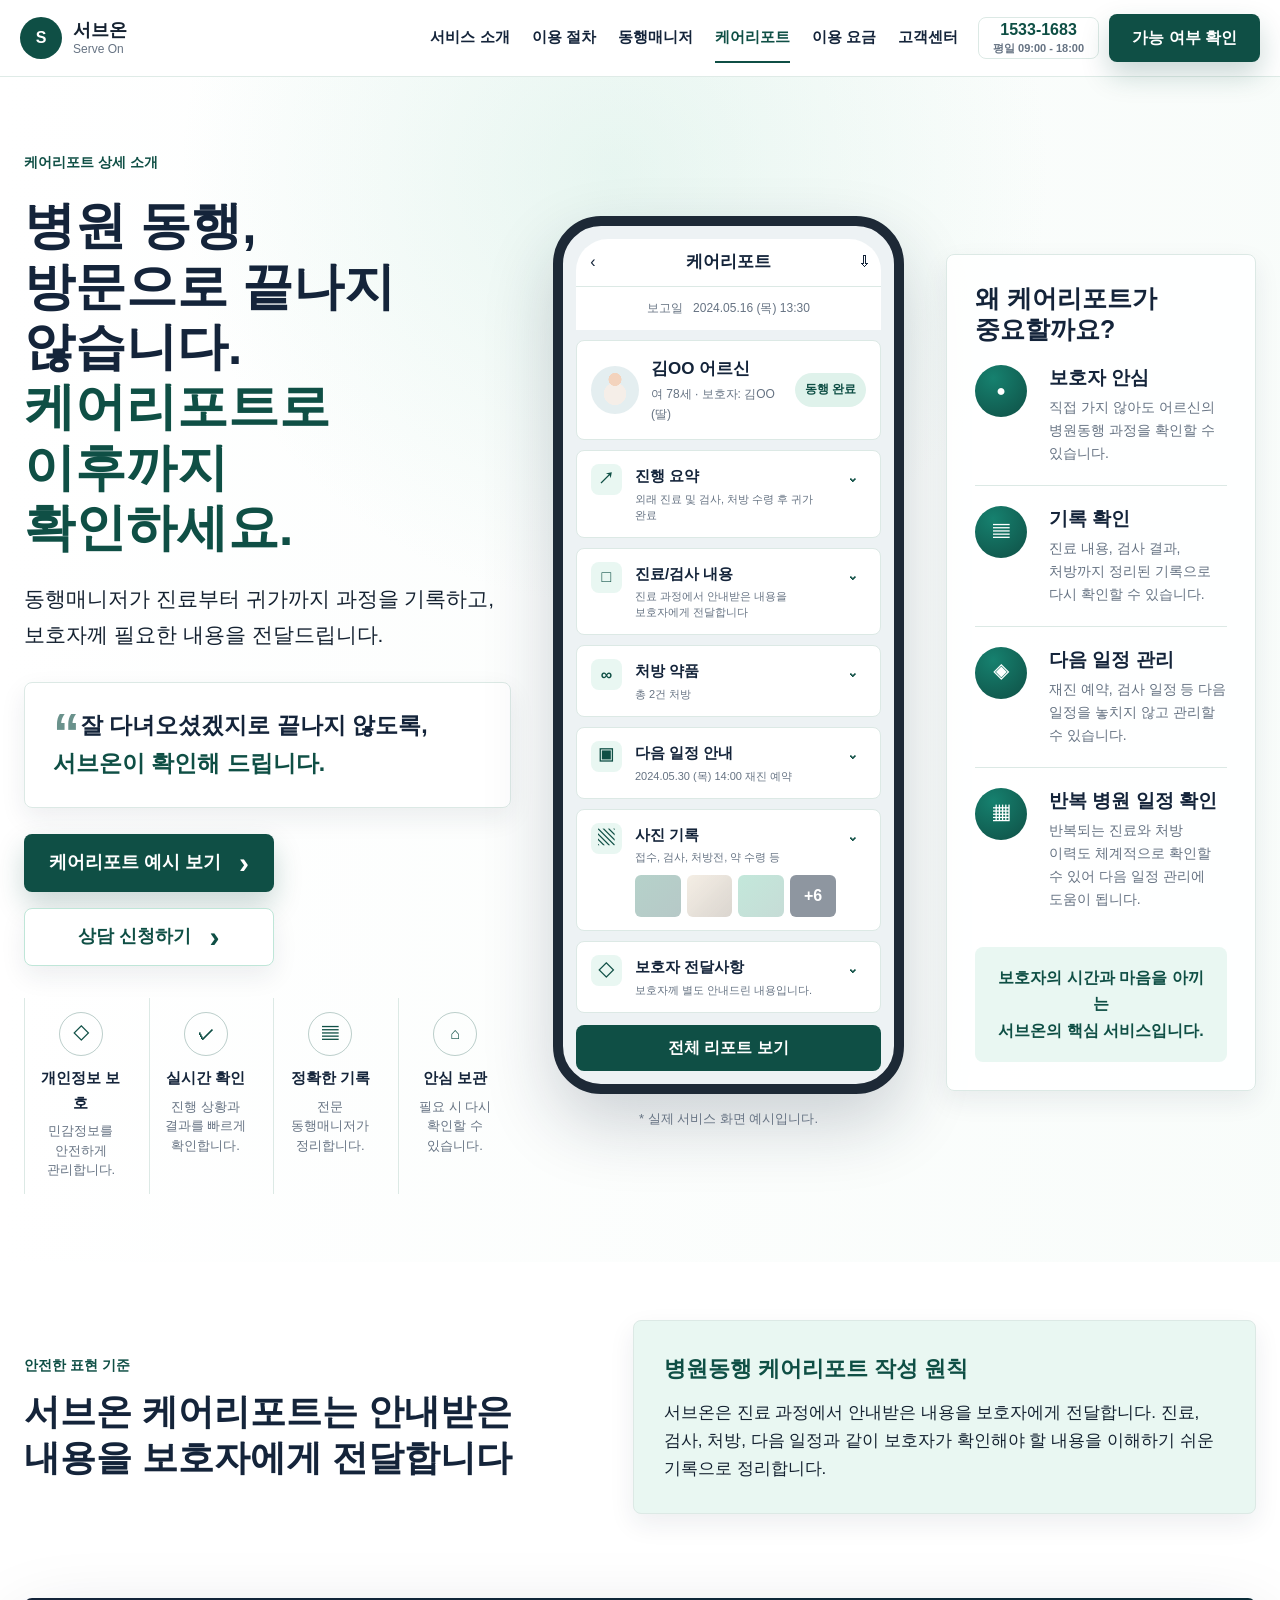
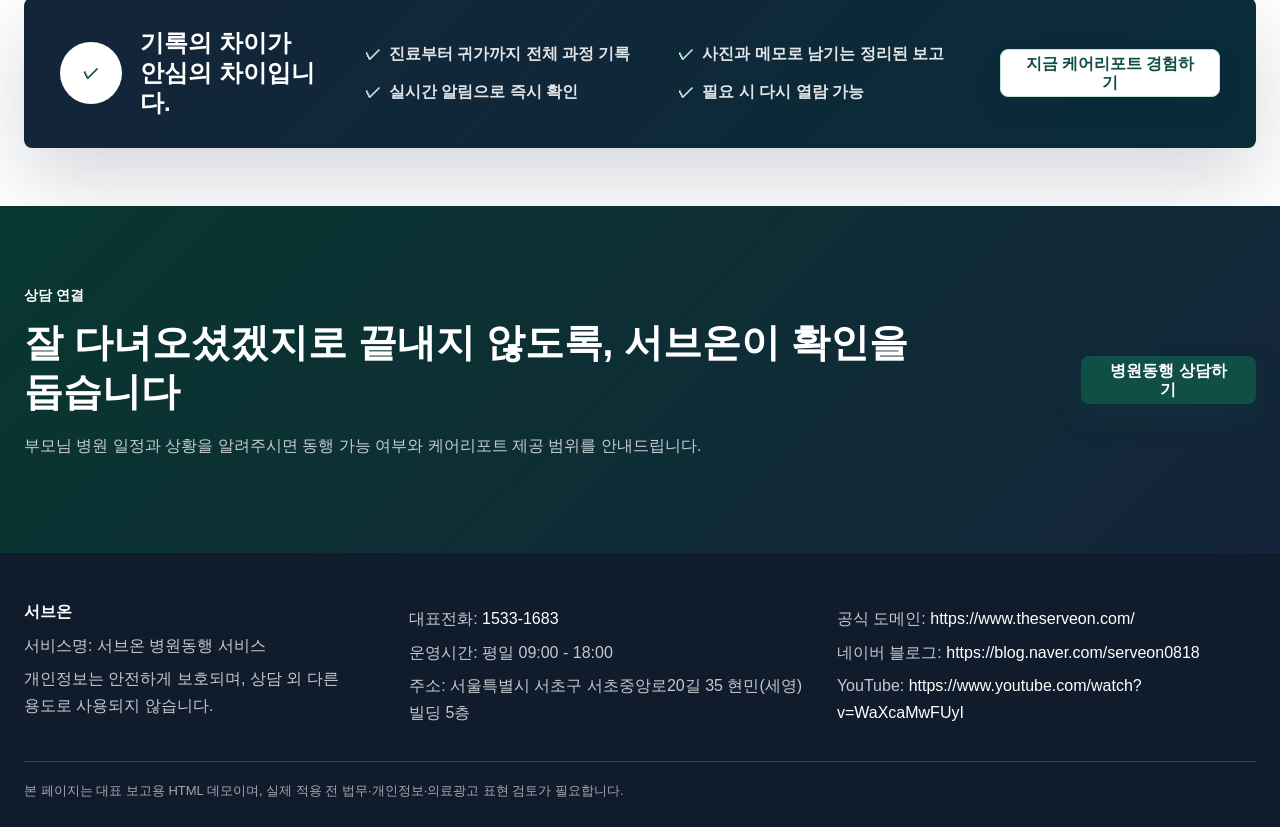
==== care-report.html @ 877936b2 "sitemap.xml/robots.txt 추가, 로고 링크 일관성 정리 - sitemap.xml, robots.txt 신규 추가 (7개 페이지 등록, robots.txt에서   s" ====
<!doctype html>
<html lang="ko">
<head>
  <meta charset="utf-8"><meta name="viewport" content="width=device-width, initial-scale=1">
  <title>서브온 케어리포트 | 보호자가 확인할 수 있는 병원동행</title>
  <meta name="description" content="서브온 케어리포트는 병원동행 후 진행 요약, 진료·검사 과정에서 안내받은 내용, 처방 약품, 다음 일정, 사진 기록, 보호자 전달사항을 정리해 보호자가 확인할 수 있도록 돕습니다.">
  <link rel="canonical" href="https://www.theserveon.com/care-report.html">
  <meta property="og:type" content="website"><meta property="og:title" content="서브온 케어리포트 | 보호자가 확인할 수 있는 병원동행"><meta property="og:description" content="병원동행 케어리포트로 진행 요약, 진료 과정에서 안내받은 내용, 다음 일정과 보호자 전달사항을 확인할 수 있도록 돕습니다."><meta property="og:url" content="https://www.theserveon.com/care-report.html"><meta property="og:image" content="https://www.theserveon.com/assets/serveon-hero.jpg">
  <link rel="stylesheet" href="styles.css"><script type="application/ld+json">{"@context":"https://schema.org","@graph":[{"@type":"Organization","name":"서브온","alternateName":"서브온 병원동행","url":"https://www.theserveon.com/","telephone":"+82-1533-1683","sameAs":["https://blog.naver.com/serveon0818","https://www.youtube.com/watch?v=WaXcaMwFUyI"]},{"@type":"Service","name":"서브온 케어리포트","serviceType":"병원동행 케어리포트","provider":{"@type":"Organization","name":"서브온"},"areaServed":"대한민국","description":"병원동행 후 진행 요약, 진료 및 검사 과정에서 안내받은 내용, 처방 약품, 다음 일정, 사진 기록, 보호자 전달사항을 정리해 보호자가 확인할 수 있도록 돕는 서비스"}]}</script>
</head>
<body>
  <a class="skip-link" href="#main">본문 바로가기</a>
  <header class="site-header"><div class="header-inner"><a class="brand" href="index.html" aria-label="서브온 병원동행 서비스 홈"><span class="brand-mark" aria-hidden="true">S</span><span><strong>서브온</strong><small>Serve On</small></span></a><nav class="primary-nav" id="primary-nav" aria-label="주요 메뉴"><a href="service.html">서비스 소개</a><a href="process.html">이용 절차</a><a href="managers.html">동행매니저</a><a class="is-active" href="care-report.html">케어리포트</a><a href="pricing.html">이용 요금</a><a href="customer-center.html">고객센터</a></nav><div class="header-actions"><a class="header-phone" href="tel:1533-1683">1533-1683</a><a class="header-cta" href="customer-center.html#contact">가능 여부 확인</a></div><button class="menu-toggle" type="button" aria-label="메뉴 열기" aria-controls="primary-nav" aria-expanded="false"><span></span><span></span><span></span></button></div></header>
  <main id="main">
    <section class="care-hero">
      <div class="container care-hero-grid">
        <div class="care-copy">
          <p class="eyebrow">케어리포트 상세 소개</p>
          <h1>서브온 케어리포트</h1>
          <p class="care-title">병원 동행,<br>방문으로 끝나지 않습니다.<br><span>케어리포트로 이후까지 확인하세요.</span></p>
          <p class="care-description">동행매니저가 진료부터 귀가까지 과정을 기록하고, 보호자께 필요한 내용을 전달드립니다.</p>
          <div class="care-quote">잘 다녀오셨겠지로 끝나지 않도록,<br><strong>서브온이 확인해 드립니다.</strong></div>
          <div class="hero-actions">
            <a class="btn btn-primary" href="#care-example">케어리포트 예시 보기</a>
            <a class="btn btn-secondary" href="customer-center.html">상담 신청하기</a>
          </div>
          <div class="care-proof-grid" aria-label="케어리포트 신뢰 요소">
            <div><span aria-hidden="true">◇</span><strong>개인정보 보호</strong><p>민감정보를 안전하게 관리합니다.</p></div>
            <div><span aria-hidden="true">✓</span><strong>실시간 확인</strong><p>진행 상황과 결과를 빠르게 확인합니다.</p></div>
            <div><span aria-hidden="true">▤</span><strong>정확한 기록</strong><p>전문 동행매니저가 정리합니다.</p></div>
            <div><span aria-hidden="true">⌂</span><strong>안심 보관</strong><p>필요 시 다시 확인할 수 있습니다.</p></div>
          </div>
        </div>

        <div class="care-phone-wrap" id="care-example">
          <div class="care-phone" aria-label="서브온 병원동행 케어리포트 스마트폰 예시 화면">
            <div class="care-phone-bar"><span aria-hidden="true">‹</span><strong>케어리포트</strong><span aria-hidden="true">⇩</span></div>
            <div class="care-phone-meta">보고일&nbsp;&nbsp; 2024.05.16 (목) 13:30</div>
            <div class="care-patient-card">
              <span class="care-avatar" aria-hidden="true"></span>
              <div><strong>김OO 어르신</strong><p>여 78세 · 보호자: 김OO (딸)</p></div>
              <em>동행 완료</em>
            </div>
            <div class="care-report-list">
              <article><span aria-hidden="true">↗</span><div><strong>진행 요약</strong><p>외래 진료 및 검사, 처방 수령 후 귀가 완료</p></div><b>⌄</b></article>
              <article><span aria-hidden="true">□</span><div><strong>진료/검사 내용</strong><p>진료 과정에서 안내받은 내용을 보호자에게 전달합니다</p></div><b>⌄</b></article>
              <article><span aria-hidden="true">∞</span><div><strong>처방 약품</strong><p>총 2건 처방</p></div><b>⌄</b></article>
              <article><span aria-hidden="true">▣</span><div><strong>다음 일정 안내</strong><p>2024.05.30 (목) 14:00 재진 예약</p></div><b>⌄</b></article>
              <article class="care-photo-item"><span aria-hidden="true">▧</span><div><strong>사진 기록</strong><p>접수, 검사, 처방전, 약 수령 등</p><div class="care-photo-grid"><i></i><i></i><i></i><i>+6</i></div></div><b>⌄</b></article>
              <article><span aria-hidden="true">◇</span><div><strong>보호자 전달사항</strong><p>보호자께 별도 안내드린 내용입니다.</p></div><b>⌄</b></article>
            </div>
            <a class="care-download" href="customer-center.html">전체 리포트 보기</a>
          </div>
          <p class="care-phone-note">* 실제 서비스 화면 예시입니다.</p>
        </div>

        <aside class="care-importance-panel" aria-label="케어리포트 중요성">
          <h2>왜 케어리포트가 중요할까요?</h2>
          <div class="care-importance-list">
            <article><span aria-hidden="true">●</span><div><h3>보호자 안심</h3><p>직접 가지 않아도 어르신의 병원동행 과정을 확인할 수 있습니다.</p></div></article>
            <article><span aria-hidden="true">▤</span><div><h3>기록 확인</h3><p>진료 내용, 검사 결과, 처방까지 정리된 기록으로 다시 확인할 수 있습니다.</p></div></article>
            <article><span aria-hidden="true">◈</span><div><h3>다음 일정 관리</h3><p>재진 예약, 검사 일정 등 다음 일정을 놓치지 않고 관리할 수 있습니다.</p></div></article>
            <article><span aria-hidden="true">▦</span><div><h3>반복 병원 일정 확인</h3><p>반복되는 진료와 처방 이력도 체계적으로 확인할 수 있어 다음 일정 관리에 도움이 됩니다.</p></div></article>
          </div>
          <div class="care-safe-note">보호자의 시간과 마음을 아끼는<br>서브온의 핵심 서비스입니다.</div>
        </aside>
      </div>
    </section>

    <section class="care-safety-section">
      <div class="container care-safety-grid">
        <div>
          <p class="eyebrow">안전한 표현 기준</p>
          <h2>서브온 케어리포트는 안내받은 내용을 보호자에게 전달합니다</h2>
        </div>
        <div class="care-safety-card">
          <strong>병원동행 케어리포트 작성 원칙</strong>
          <p>서브온은 진료 과정에서 안내받은 내용을 보호자에게 전달합니다. 진료, 검사, 처방, 다음 일정과 같이 보호자가 확인해야 할 내용을 이해하기 쉬운 기록으로 정리합니다.</p>
        </div>
      </div>
    </section>

    <section class="care-bottom-band">
      <div class="container care-bottom-card">
        <div class="care-band-title"><span aria-hidden="true">✓</span><strong>기록의 차이가<br>안심의 차이입니다.</strong></div>
        <ul>
          <li>진료부터 귀가까지 전체 과정 기록</li>
          <li>사진과 메모로 남기는 정리된 보고</li>
          <li>실시간 알림으로 즉시 확인</li>
          <li>필요 시 다시 열람 가능</li>
        </ul>
        <a class="btn btn-secondary" href="customer-center.html">지금 케어리포트 경험하기</a>
      </div>
    </section>

    <section class="service-cta-band">
      <div class="container service-cta-card">
        <div>
          <p class="eyebrow">상담 연결</p>
          <h2>잘 다녀오셨겠지로 끝내지 않도록, 서브온이 확인을 돕습니다</h2>
          <p>부모님 병원 일정과 상황을 알려주시면 동행 가능 여부와 케어리포트 제공 범위를 안내드립니다.</p>
        </div>
        <a class="btn btn-primary" href="customer-center.html">병원동행 상담하기</a>
      </div>
    </section>
  </main>
  <footer class="site-footer"><div class="container footer-grid"><div><strong>서브온</strong><p>서비스명: 서브온 병원동행 서비스</p><p>개인정보는 안전하게 보호되며, 상담 외 다른 용도로 사용되지 않습니다.</p></div><address><p>대표전화: <a href="tel:1533-1683">1533-1683</a></p><p>운영시간: 평일 09:00 - 18:00</p><p>주소: 서울특별시 서초구 서초중앙로20길 35 현민(세영)빌딩 5층</p></address><div><p>공식 도메인: <a href="https://www.theserveon.com/">https://www.theserveon.com/</a></p><p>네이버 블로그: <a href="https://blog.naver.com/serveon0818">https://blog.naver.com/serveon0818</a></p><p>YouTube: <a href="https://www.youtube.com/watch?v=WaXcaMwFUyI">https://www.youtube.com/watch?v=WaXcaMwFUyI</a></p></div></div><p class="footer-note">본 페이지는 대표 보고용 HTML 데모이며, 실제 적용 전 법무·개인정보·의료광고 표현 검토가 필요합니다.</p></footer><script src="script.js"></script>
</body>
</html>
---- styles.css ----
:root {
  --green: #0f4f45;
  --green-dark: #083730;
  --green-soft: #dff2eb;
  --navy: #14243a;
  --navy-soft: #223650;
  --mint: #e9f7f2;
  --mint-strong: #bfe6d8;
  --cream: #fbfaf6;
  --ink: #152231;
  --muted: #667383;
  --line: #dce9e5;
  --white: #ffffff;
  --shadow-sm: 0 10px 26px rgba(20, 36, 58, 0.08);
  --shadow-md: 0 22px 56px rgba(15, 79, 69, 0.14);
  --shadow-lg: 0 32px 80px rgba(20, 36, 58, 0.18);
  --radius: 8px;
}

* {
  box-sizing: border-box;
}

html {
  scroll-behavior: smooth;
}

body {
  margin: 0;
  font-family: "Pretendard", "Apple SD Gothic Neo", "Malgun Gothic", Arial, sans-serif;
  color: var(--ink);
  background: var(--white);
  line-height: 1.65;
}

a {
  color: inherit;
  text-decoration: none;
}

button,
a {
  -webkit-tap-highlight-color: transparent;
}

.skip-link {
  position: absolute;
  left: 16px;
  top: -48px;
  z-index: 100;
  padding: 10px 14px;
  background: var(--navy);
  color: var(--white);
  border-radius: var(--radius);
}

.skip-link:focus {
  top: 16px;
}

.container {
  width: min(1240px, calc(100% - 48px));
  margin: 0 auto;
}

.site-header {
  position: sticky;
  top: 0;
  z-index: 30;
  border-bottom: 1px solid rgba(220, 233, 229, 0.9);
  background: rgba(255, 255, 255, 0.92);
  backdrop-filter: blur(14px);
}

.header-inner {
  width: min(1240px, calc(100% - 40px));
  min-height: 76px;
  margin: 0 auto;
  display: flex;
  align-items: center;
  gap: 20px;
}

.brand {
  display: inline-flex;
  align-items: center;
  gap: 11px;
  min-width: 146px;
}

.brand-mark {
  display: grid;
  place-items: center;
  width: 42px;
  height: 42px;
  border-radius: 50%;
  background: var(--green);
  color: var(--white);
  font-weight: 900;
}

.brand strong,
.brand small {
  display: block;
  line-height: 1.12;
}

.brand strong {
  font-size: 18px;
}

.brand small {
  margin-top: 3px;
  color: var(--muted);
  font-size: 12px;
}

.primary-nav {
  display: flex;
  align-items: center;
  gap: 22px;
  margin-left: auto;
  color: var(--navy);
  font-size: 15px;
  font-weight: 800;
}

.primary-nav a {
  padding: 12px 0;
  border-bottom: 2px solid transparent;
}

.primary-nav a.is-active {
  color: var(--green);
  border-bottom-color: var(--green);
}

.header-actions {
  display: flex;
  align-items: center;
  gap: 10px;
}

.header-phone {
  min-height: 42px;
  display: inline-flex;
  flex-direction: column;
  align-items: center;
  justify-content: center;
  padding: 0 14px;
  border: 1px solid var(--line);
  border-radius: var(--radius);
  color: var(--green);
  font-weight: 900;
  line-height: 1.15;
}

.header-phone::after {
  content: "평일 09:00 - 18:00";
  margin-top: 3px;
  color: var(--muted);
  font-size: 11px;
  font-weight: 800;
}

.header-cta,
.btn {
  min-height: 48px;
  display: inline-flex;
  align-items: center;
  justify-content: center;
  padding: 0 22px;
  border: 1px solid transparent;
  border-radius: var(--radius);
  font-weight: 900;
  line-height: 1.2;
  text-align: center;
}

.header-cta,
.btn-primary {
  background: var(--green);
  color: var(--white);
  box-shadow: 0 13px 28px rgba(15, 79, 69, 0.22);
}

.btn-secondary {
  background: var(--white);
  color: var(--green);
  border-color: var(--mint-strong);
  box-shadow: var(--shadow-sm);
}

.menu-toggle {
  display: none;
  width: 44px;
  height: 44px;
  border: 1px solid var(--line);
  border-radius: var(--radius);
  background: var(--white);
}

.menu-toggle span {
  display: block;
  width: 19px;
  height: 2px;
  margin: 4px auto;
  background: var(--navy);
}

.section {
  padding: 112px 0;
}

.section-soft {
  background: linear-gradient(180deg, #f6fbf9 0%, #fff 100%);
}

.eyebrow {
  margin: 0 0 12px;
  color: var(--green);
  font-size: 14px;
  font-weight: 900;
  letter-spacing: 0;
}

h1,
h2,
h3,
p,
li {
  word-break: keep-all;
}

h1 {
  width: 1px;
  height: 1px;
  position: absolute;
  overflow: hidden;
  clip: rect(0, 0, 0, 0);
}

h2 {
  margin: 0;
  color: var(--navy);
  font-size: 39px;
  line-height: 1.25;
  letter-spacing: 0;
}

h3 {
  margin: 0;
  color: var(--navy);
  font-size: 18px;
  line-height: 1.35;
}

.section-heading {
  max-width: 780px;
  margin-bottom: 40px;
}

.section-heading p:not(.eyebrow) {
  margin: 14px 0 0;
  color: var(--muted);
  font-size: 17px;
}

.hero {
  position: relative;
  overflow: hidden;
  padding: 82px 0 64px;
  background:
    linear-gradient(135deg, rgba(233, 247, 242, 0.96), rgba(255, 255, 255, 0.88) 52%, rgba(223, 242, 235, 0.9)),
    radial-gradient(circle at 72% 18%, rgba(191, 230, 216, 0.42), transparent 36%);
}

.hero-grid {
  display: grid;
  grid-template-columns: minmax(0, 0.98fr) minmax(430px, 1.02fr);
  gap: 54px;
  align-items: center;
}

.hero-copy {
  padding: 28px 0;
}

.hero-lead {
  margin: 0 0 22px;
  color: var(--navy);
  font-size: 54px;
  font-weight: 900;
  line-height: 1.12;
  letter-spacing: 0;
}

.hero-subcopy {
  max-width: 620px;
  margin: 0 0 30px;
  color: #526170;
  font-size: 19px;
}

.hero-actions {
  display: flex;
  flex-wrap: wrap;
  gap: 12px;
  margin-bottom: 28px;
}

.feature-list {
  display: grid;
  grid-template-columns: repeat(2, minmax(0, 1fr));
  gap: 12px;
  margin: 0;
  padding: 0;
  list-style: none;
}

.feature-list li {
  min-height: 58px;
  display: flex;
  align-items: center;
  gap: 10px;
  padding: 14px 16px;
  border: 1px solid rgba(15, 79, 69, 0.13);
  border-radius: var(--radius);
  background: rgba(255, 255, 255, 0.78);
  color: var(--navy);
  font-weight: 850;
  box-shadow: 0 10px 26px rgba(15, 79, 69, 0.06);
}

.feature-icon {
  flex: 0 0 auto;
  display: grid;
  place-items: center;
  width: 24px;
  height: 24px;
  border-radius: 50%;
  background: var(--green);
  color: var(--white);
  font-size: 13px;
}

.hero-visual {
  position: relative;
  min-height: 610px;
  padding: 26px;
  border: 1px solid rgba(191, 230, 216, 0.9);
  border-radius: 8px;
  background: linear-gradient(145deg, #ffffff 0%, #f2fbf7 100%);
  box-shadow: var(--shadow-lg);
}

.visual-scene {
  position: relative;
  height: 198px;
  border-radius: var(--radius);
  background:
    linear-gradient(180deg, rgba(255, 255, 255, 0.5), rgba(233, 247, 242, 0.8)),
    linear-gradient(135deg, rgba(15, 79, 69, 0.12), rgba(20, 36, 58, 0.08));
  overflow: hidden;
}

.visual-scene::before {
  content: "";
  position: absolute;
  left: 9%;
  right: 9%;
  bottom: 27px;
  height: 42px;
  border-radius: 999px 999px 0 0;
  background: rgba(255, 255, 255, 0.78);
}

.avatar {
  position: absolute;
  bottom: 42px;
  width: 118px;
  height: 118px;
}

.avatar.elder {
  left: 18%;
}

.avatar.manager {
  right: 17%;
}

.avatar-head {
  position: absolute;
  left: 39px;
  top: 5px;
  width: 40px;
  height: 40px;
  border-radius: 50%;
  background: #f1c9aa;
  box-shadow: inset 0 -7px 0 rgba(20, 36, 58, 0.08);
}

.avatar-body {
  position: absolute;
  left: 18px;
  bottom: 0;
  width: 82px;
  height: 76px;
  border-radius: 38px 38px 12px 12px;
  background: var(--green);
}

.avatar.manager .avatar-body {
  background: var(--navy);
}

.avatar.manager::after {
  content: "";
  position: absolute;
  right: -30px;
  top: 62px;
  width: 52px;
  height: 10px;
  border-radius: 999px;
  background: var(--navy);
  transform: rotate(-14deg);
}

.scene-label {
  position: absolute;
  left: 20px;
  bottom: 18px;
  padding: 9px 12px;
  border-radius: var(--radius);
  background: rgba(255, 255, 255, 0.9);
  color: var(--green-dark);
  font-size: 13px;
  font-weight: 900;
}

.progress-panel {
  margin-top: 18px;
  padding: 22px;
  border: 1px solid var(--line);
  border-radius: var(--radius);
  background: var(--white);
  box-shadow: var(--shadow-sm);
}

.panel-header {
  display: flex;
  justify-content: space-between;
  gap: 18px;
  align-items: center;
  margin-bottom: 18px;
}

.panel-header span {
  color: var(--muted);
  font-weight: 800;
}

.panel-header strong {
  padding: 7px 11px;
  border-radius: 999px;
  background: var(--mint);
  color: var(--green);
  font-size: 13px;
}

.progress-steps {
  position: relative;
  display: grid;
  gap: 13px;
  margin: 0;
  padding: 0;
  list-style: none;
}

.progress-steps::before {
  content: "";
  position: absolute;
  left: 9px;
  top: 12px;
  bottom: 12px;
  width: 2px;
  background: var(--line);
}

.progress-steps li {
  position: relative;
  display: flex;
  align-items: center;
  gap: 12px;
  color: var(--muted);
  font-weight: 800;
}

.progress-steps li span {
  position: relative;
  z-index: 1;
  width: 20px;
  height: 20px;
  border: 4px solid var(--line);
  border-radius: 50%;
  background: var(--white);
}

.progress-steps .is-done,
.progress-steps .is-current {
  color: var(--navy);
}

.progress-steps .is-done span,
.progress-steps .is-current span {
  border-color: var(--green);
}

.progress-steps .is-current span {
  box-shadow: 0 0 0 6px rgba(15, 79, 69, 0.12);
}

.floating-report {
  position: absolute;
  right: -18px;
  bottom: 28px;
  width: 252px;
  padding: 20px;
  border: 1px solid rgba(191, 230, 216, 0.9);
  border-radius: var(--radius);
  background: var(--navy);
  color: var(--white);
  box-shadow: var(--shadow-md);
}

.floating-report strong,
.floating-report span {
  display: block;
}

.floating-report strong {
  margin-bottom: 12px;
  font-size: 20px;
}

.floating-report span {
  padding: 9px 0;
  border-top: 1px solid rgba(255, 255, 255, 0.14);
  color: rgba(255, 255, 255, 0.82);
  font-size: 14px;
}

.trust-bar {
  background: var(--navy);
  color: var(--white);
}

.trust-grid {
  display: grid;
  grid-template-columns: repeat(5, minmax(0, 1fr));
}

.trust-grid div {
  min-height: 132px;
  display: grid;
  align-content: center;
  gap: 8px;
  padding: 24px 28px;
  border-left: 1px solid rgba(255, 255, 255, 0.12);
}

.trust-grid div:last-child {
  border-right: 1px solid rgba(255, 255, 255, 0.12);
}

.trust-grid strong {
  color: var(--mint-strong);
  font-size: 31px;
  line-height: 1.1;
}

.trust-grid span {
  color: rgba(255, 255, 255, 0.72);
  font-weight: 800;
}

.timeline-list {
  position: relative;
  display: grid;
  grid-template-columns: repeat(4, minmax(0, 1fr));
  gap: 18px;
  margin: 0 0 22px;
  padding: 0;
  list-style: none;
}

.timeline-list li {
  position: relative;
  min-height: 156px;
  padding: 22px;
  border: 1px solid var(--line);
  border-radius: var(--radius);
  background: var(--white);
  box-shadow: var(--shadow-sm);
}

.step-badge {
  display: grid;
  place-items: center;
  width: 42px;
  height: 42px;
  margin-bottom: 18px;
  border-radius: 50%;
  background: var(--navy);
  color: var(--mint-strong);
  font-weight: 900;
}

.timeline-list i {
  position: absolute;
  right: 20px;
  top: 22px;
  display: grid;
  place-items: center;
  width: 42px;
  height: 42px;
  border-radius: 50%;
  background: var(--mint);
  color: var(--green);
  font-style: normal;
  font-weight: 900;
}

.timeline-list strong {
  display: block;
  color: var(--navy);
  font-size: 18px;
  line-height: 1.4;
}

.support-grid {
  display: grid;
  grid-template-columns: repeat(3, minmax(0, 1fr));
  gap: 18px;
}

.support-grid article {
  padding: 24px;
  border: 1px solid var(--line);
  border-radius: var(--radius);
  background: linear-gradient(135deg, var(--white), #f7fcfa);
  box-shadow: var(--shadow-sm);
}

.support-grid article > span {
  display: inline-grid;
  place-items: center;
  width: 42px;
  height: 42px;
  margin-bottom: 14px;
  border-radius: 50%;
  background: var(--green);
  color: var(--white);
  font-size: 12px;
  font-weight: 900;
}

.support-grid p,
.need-grid p,
.why-grid p {
  margin: 10px 0 0;
  color: var(--muted);
}

.need-grid {
  display: grid;
  grid-template-columns: repeat(3, minmax(0, 1fr));
  gap: 18px;
}

.need-grid article {
  min-height: 196px;
  padding: 24px;
  border: 1px solid var(--line);
  border-radius: var(--radius);
  background: var(--white);
  box-shadow: var(--shadow-sm);
}

.need-grid article > span {
  display: grid;
  place-items: center;
  width: 30px;
  height: 30px;
  margin-bottom: 18px;
  border-radius: 50%;
  background: var(--mint);
  color: var(--green);
  font-weight: 900;
}

.section-cta {
  margin-top: 30px;
  text-align: center;
}

.why-grid {
  display: grid;
  grid-template-columns: repeat(3, minmax(0, 1fr));
  gap: 18px;
}

.why-grid article {
  min-height: 218px;
  padding: 26px;
  border: 1px solid var(--line);
  border-radius: var(--radius);
  background: var(--white);
  box-shadow: var(--shadow-sm);
}

.why-grid article > span {
  display: grid;
  place-items: center;
  width: 58px;
  height: 58px;
  margin-bottom: 22px;
  border-radius: 50%;
  background: var(--navy);
  color: var(--mint-strong);
  font-size: 24px;
}

.why-grid strong {
  display: block;
  color: var(--navy);
  font-size: 21px;
}

.report-section {
  overflow: hidden;
  background:
    linear-gradient(135deg, var(--green-dark), var(--navy) 72%),
    var(--navy);
  color: var(--white);
}

.report-grid,
.video-grid {
  display: grid;
  grid-template-columns: minmax(0, 0.9fr) minmax(360px, 0.85fr);
  gap: 70px;
  align-items: center;
}

.report-section h2,
.report-section .eyebrow {
  color: var(--white);
}

.report-copy p {
  max-width: 620px;
  margin: 22px 0;
  color: rgba(255, 255, 255, 0.78);
  font-size: 18px;
}

.report-copy > strong {
  display: inline-flex;
  padding: 12px 15px;
  border: 1px solid rgba(255, 255, 255, 0.18);
  border-radius: var(--radius);
  background: rgba(255, 255, 255, 0.08);
  color: var(--mint-strong);
}

.phone-mockup {
  width: min(100%, 386px);
  margin-left: auto;
  padding: 16px;
  border: 1px solid rgba(255, 255, 255, 0.2);
  border-radius: 36px;
  background: rgba(255, 255, 255, 0.12);
  box-shadow: 0 34px 72px rgba(0, 0, 0, 0.22);
}

.phone-top {
  width: 82px;
  height: 6px;
  margin: 0 auto 14px;
  border-radius: 999px;
  background: rgba(255, 255, 255, 0.42);
}

.phone-screen {
  min-height: 520px;
  padding: 22px;
  border-radius: 26px;
  background: var(--white);
  color: var(--ink);
}

.report-head,
.report-summary,
.phone-screen li {
  border-radius: var(--radius);
}

.report-head {
  padding: 18px;
  background: var(--navy);
  color: var(--white);
}

.report-head span,
.report-head strong,
.report-summary span,
.report-summary strong {
  display: block;
}

.report-head span {
  color: rgba(255, 255, 255, 0.72);
  font-size: 13px;
}

.report-head strong {
  margin-top: 8px;
  font-size: 26px;
}

.report-summary {
  margin: 14px 0;
  padding: 16px;
  background: var(--mint);
}

.report-summary span {
  color: var(--muted);
  font-size: 13px;
  font-weight: 800;
}

.report-summary strong {
  margin-top: 6px;
  color: var(--green-dark);
}

.phone-screen ul {
  display: grid;
  gap: 10px;
  margin: 0;
  padding: 0;
  list-style: none;
}

.phone-screen li {
  display: flex;
  justify-content: space-between;
  gap: 12px;
  padding: 14px;
  border: 1px solid var(--line);
  background: #fbfefd;
  font-weight: 850;
}

.phone-screen b {
  color: var(--green);
}

.video-section {
  background: var(--cream);
}

.video-section p {
  color: var(--muted);
  font-size: 17px;
}

.video-frame {
  padding: 14px;
  border: 1px solid var(--line);
  border-radius: var(--radius);
  background: var(--white);
  box-shadow: var(--shadow-md);
}

.video-frame iframe {
  display: block;
  width: 100%;
  aspect-ratio: 16 / 9;
  border: 0;
  border-radius: var(--radius);
  background: var(--mint);
}

.pricing-layout {
  display: grid;
  grid-template-columns: minmax(0, 1fr) 360px;
  gap: 22px;
  align-items: stretch;
}

.pricing-grid {
  display: grid;
  grid-template-columns: repeat(2, minmax(0, 1fr));
  gap: 16px;
}

.pricing-grid article,
.included-panel {
  border: 1px solid var(--line);
  border-radius: var(--radius);
  background: var(--white);
  box-shadow: var(--shadow-sm);
}

.pricing-grid article {
  padding: 26px;
}

.pricing-grid span,
.pricing-grid strong {
  display: block;
}

.pricing-grid span {
  color: var(--muted);
  font-weight: 850;
}

.pricing-grid strong {
  margin-top: 10px;
  color: var(--green-dark);
  font-size: 30px;
  line-height: 1.15;
}

.included-panel {
  padding: 28px;
  background: var(--navy);
  color: var(--white);
}

.included-panel h3 {
  color: var(--white);
  margin-bottom: 18px;
}

.included-panel ul {
  display: grid;
  gap: 10px;
  margin: 0;
  padding: 0;
  list-style: none;
}

.included-panel li {
  position: relative;
  padding-left: 24px;
  color: rgba(255, 255, 255, 0.82);
  font-weight: 800;
}

.included-panel li::before {
  content: "✓";
  position: absolute;
  left: 0;
  color: var(--mint-strong);
}

.notice {
  margin: 22px 0 0;
  padding: 17px 18px;
  border: 1px solid var(--line);
  border-radius: var(--radius);
  background: var(--white);
  color: var(--muted);
}

.faq-section {
  background: var(--white);
}

.faq-layout {
  display: grid;
  grid-template-columns: 360px minmax(0, 1fr);
  gap: 44px;
  align-items: start;
}

.faq-list {
  display: grid;
  gap: 12px;
}

.faq-item {
  border: 1px solid var(--line);
  border-radius: var(--radius);
  background: var(--white);
  box-shadow: var(--shadow-sm);
  overflow: hidden;
}

.faq-item button {
  position: relative;
  width: 100%;
  min-height: 72px;
  padding: 21px 62px 21px 22px;
  border: 0;
  background: var(--white);
  color: var(--navy);
  text-align: left;
  font: inherit;
  font-size: 17px;
  font-weight: 900;
  cursor: pointer;
}

.faq-item button::after {
  content: "+";
  position: absolute;
  right: 22px;
  top: 50%;
  display: grid;
  place-items: center;
  width: 30px;
  height: 30px;
  border-radius: 50%;
  background: var(--mint);
  color: var(--green);
  font-size: 22px;
  line-height: 1;
  transform: translateY(-50%);
}

.faq-item.is-open button::after {
  content: "-";
}

.faq-panel {
  display: none;
  padding: 0 22px 24px;
  color: var(--muted);
}

.faq-item.is-open .faq-panel {
  display: block;
}

.faq-panel p {
  margin: 0;
}

.channels-section {
  background: linear-gradient(180deg, #f8fcfa, #fff);
}

.channel-grid {
  display: grid;
  grid-template-columns: repeat(4, minmax(0, 1fr));
  gap: 16px;
}

.channel-grid a {
  min-height: 154px;
  display: grid;
  align-content: start;
  gap: 10px;
  padding: 22px;
  border: 1px solid var(--line);
  border-radius: var(--radius);
  background: var(--white);
  box-shadow: var(--shadow-sm);
}

.channel-grid a::before {
  content: "";
  width: 34px;
  height: 4px;
  border-radius: 999px;
  background: var(--green);
}

.channel-grid strong {
  color: var(--navy);
  font-size: 18px;
}

.channel-grid span {
  color: var(--muted);
}

.final-cta {
  padding: 96px 0;
  background: linear-gradient(135deg, var(--mint), #f8fcfa);
}

.final-card {
  display: grid;
  grid-template-columns: minmax(0, 1fr) 390px;
  gap: 36px;
  align-items: center;
  padding: 42px;
  border-radius: var(--radius);
  background: var(--navy);
  color: var(--white);
  box-shadow: var(--shadow-lg);
}

.final-card h2,
.final-card .eyebrow {
  color: var(--white);
}

.final-card p {
  color: rgba(255, 255, 255, 0.76);
}

.contact-card {
  display: grid;
  gap: 12px;
  padding: 26px;
  border: 1px solid rgba(255, 255, 255, 0.18);
  border-radius: var(--radius);
  background: rgba(255, 255, 255, 0.08);
}

.contact-card p {
  margin: 0;
  padding: 12px 0;
  border-bottom: 1px solid rgba(255, 255, 255, 0.16);
  color: rgba(255, 255, 255, 0.84);
}

.contact-card .btn-secondary {
  color: var(--navy);
}

.page-hero {
  padding: 92px 0;
  background:
    linear-gradient(120deg, rgba(255, 255, 255, 0.98), rgba(233, 247, 242, 0.78)),
    radial-gradient(circle at 78% 18%, rgba(191, 230, 216, 0.44), transparent 34%);
}

.page-hero-dark {
  background: linear-gradient(135deg, var(--green-dark), var(--navy));
  color: var(--white);
}

.page-hero-grid {
  display: grid;
  grid-template-columns: minmax(0, 0.95fr) minmax(360px, 0.75fr);
  gap: 56px;
  align-items: center;
}

.page-hero h1 {
  position: static;
  width: auto;
  height: auto;
  clip: auto;
  overflow: visible;
  margin: 0 0 22px;
  color: var(--navy);
  font-size: 54px;
  line-height: 1.12;
  letter-spacing: 0;
}

.page-hero-dark h1,
.page-hero-dark .eyebrow {
  color: var(--white);
}

.page-hero p:not(.eyebrow) {
  max-width: 740px;
  margin: 0 0 28px;
  color: #516171;
  font-size: 20px;
  line-height: 1.75;
}

.page-hero-dark p:not(.eyebrow) {
  color: rgba(255, 255, 255, 0.78);
}

.page-visual-card {
  min-height: 360px;
  display: grid;
  place-items: center;
  border: 1px solid var(--line);
  border-radius: var(--radius);
  background:
    linear-gradient(180deg, rgba(255, 255, 255, 0.82), rgba(233, 247, 242, 0.82)),
    radial-gradient(circle at 50% 42%, rgba(15, 79, 69, 0.18), transparent 38%);
  box-shadow: var(--shadow-md);
}

.mini-status-card {
  width: min(82%, 360px);
  padding: 24px;
  border: 1px solid var(--line);
  border-radius: var(--radius);
  background: rgba(255, 255, 255, 0.94);
  box-shadow: var(--shadow-sm);
}

.mini-status-card strong,
.mini-status-card span {
  display: block;
}

.mini-status-card strong {
  color: var(--navy);
  font-size: 24px;
}

.mini-status-card span {
  margin-top: 10px;
  color: var(--muted);
  font-weight: 800;
}

.split-layout {
  display: grid;
  grid-template-columns: 340px minmax(0, 1fr);
  gap: 40px;
  align-items: start;
}

.large-card-grid {
  display: grid;
  grid-template-columns: repeat(2, minmax(0, 1fr));
  gap: 18px;
}

.large-card-grid article {
  min-height: 190px;
  padding: 28px;
  border: 1px solid var(--line);
  border-radius: var(--radius);
  background: var(--white);
  box-shadow: var(--shadow-sm);
}

.large-card-grid p {
  margin: 12px 0 0;
  color: var(--muted);
}

.contact-card-light {
  background: var(--white);
  color: var(--ink);
  border-color: var(--line);
}

.contact-card-light p {
  border-bottom-color: var(--line);
  color: var(--muted);
}

.service-page-hero {
  padding: 86px 0 96px;
  background:
    linear-gradient(120deg, rgba(255, 255, 255, 0.96), rgba(233, 247, 242, 0.82)),
    radial-gradient(circle at 72% 22%, rgba(191, 230, 216, 0.42), transparent 36%);
}

.service-hero-grid {
  display: grid;
  grid-template-columns: minmax(0, 0.95fr) minmax(420px, 0.82fr);
  gap: 58px;
  align-items: center;
}

.service-hero-copy h1 {
  position: absolute;
  width: 1px;
  height: 1px;
  overflow: hidden;
  clip: rect(0, 0, 0, 0);
}

.service-hero-title {
  margin: 0 0 22px;
  color: var(--navy);
  font-size: 52px;
  font-weight: 950;
  line-height: 1.14;
}

.service-hero-text {
  max-width: 720px;
  margin: 0 0 30px;
  color: #516171;
  font-size: 20px;
  line-height: 1.8;
}

.service-hero-panel {
  position: relative;
  min-height: 470px;
  border: 1px solid var(--line);
  border-radius: var(--radius);
  background: linear-gradient(180deg, #fff, var(--mint));
  box-shadow: var(--shadow-md);
  overflow: hidden;
}

.service-hero-panel img {
  position: absolute;
  inset: 0;
  width: 100%;
  height: 100%;
  object-fit: cover;
  object-position: center top;
}

.service-floating-card {
  position: absolute;
  left: 28px;
  right: 28px;
  bottom: 28px;
  padding: 22px;
  border-radius: var(--radius);
  background: var(--navy);
  color: var(--white);
  box-shadow: var(--shadow-md);
}

.service-floating-card strong,
.service-floating-card span {
  display: block;
}

.service-floating-card strong {
  font-size: 22px;
}

.service-floating-card span {
  margin-top: 8px;
  color: rgba(255, 255, 255, 0.78);
}

.service-scope-grid {
  display: grid;
  grid-template-columns: repeat(4, minmax(0, 1fr));
  gap: 16px;
}

.service-scope-grid article,
.situation-grid article,
.internal-link-grid a {
  border: 1px solid var(--line);
  border-radius: var(--radius);
  background: var(--white);
  box-shadow: var(--shadow-sm);
}

.service-scope-grid article {
  min-height: 178px;
  padding: 24px;
}

.service-scope-grid article > span,
.situation-grid article > span {
  display: grid;
  place-items: center;
  width: 38px;
  height: 38px;
  margin-bottom: 16px;
  border-radius: 50%;
  background: var(--green);
  color: var(--white);
  font-weight: 900;
}

.service-scope-grid p,
.situation-grid p {
  margin: 10px 0 0;
  color: var(--muted);
}

.situation-grid {
  display: grid;
  grid-template-columns: repeat(3, minmax(0, 1fr));
  gap: 18px;
}

.situation-grid article {
  min-height: 238px;
  padding: 24px;
}

.situation-grid article > span {
  background: var(--mint);
  color: var(--green);
}

.situation-grid strong {
  display: inline-flex;
  margin-top: 16px;
  color: var(--green);
  font-size: 14px;
}

.service-cta-band {
  padding: 78px 0;
  background: linear-gradient(135deg, var(--green-dark), var(--navy));
}

.service-cta-card {
  display: flex;
  align-items: center;
  justify-content: space-between;
  gap: 32px;
  color: var(--white);
}

.service-cta-card h2,
.service-cta-card .eyebrow {
  color: var(--white);
}

.service-cta-card p:not(.eyebrow) {
  max-width: 720px;
  color: rgba(255, 255, 255, 0.76);
}

.internal-link-grid {
  display: grid;
  grid-template-columns: repeat(4, minmax(0, 1fr));
  gap: 16px;
}

.internal-link-grid a {
  min-height: 150px;
  display: grid;
  align-content: start;
  gap: 10px;
  padding: 24px;
}

.internal-link-grid a::after {
  content: "›";
  color: var(--green);
  font-size: 30px;
  line-height: 1;
}

.internal-link-grid strong {
  color: var(--navy);
  font-size: 20px;
}

.internal-link-grid span {
  color: var(--muted);
}

.site-footer {
  padding: 46px 0 26px;
  background: #101b2c;
  color: rgba(255, 255, 255, 0.76);
}

.site-footer a,
.site-footer strong {
  color: var(--white);
}

.footer-grid {
  display: grid;
  grid-template-columns: 1fr 1.12fr 1.18fr;
  gap: 30px;
}

address {
  font-style: normal;
}

.footer-grid p {
  margin: 7px 0;
}

.footer-note {
  width: min(1240px, calc(100% - 48px));
  margin: 28px auto 0;
  padding-top: 18px;
  border-top: 1px solid rgba(255, 255, 255, 0.16);
  color: rgba(255, 255, 255, 0.62);
  font-size: 13px;
}

@media (max-width: 1120px) {
  .primary-nav {
    gap: 14px;
    font-size: 14px;
  }

  .header-cta {
    display: none;
  }

  .hero-grid,
  .report-grid,
  .video-grid,
  .pricing-layout,
  .faq-layout,
  .final-card {
    grid-template-columns: 1fr;
  }

  .hero-visual {
    min-height: 590px;
  }

  .trust-grid {
    grid-template-columns: repeat(3, minmax(0, 1fr));
  }

  .timeline-list,
  .channel-grid {
    grid-template-columns: repeat(2, minmax(0, 1fr));
  }

  .phone-mockup {
    margin-left: 0;
  }

  .page-hero-grid,
  .split-layout {
    grid-template-columns: 1fr;
  }

  .large-card-grid {
    grid-template-columns: repeat(2, minmax(0, 1fr));
  }

  .service-hero-grid,
  .service-cta-card {
    grid-template-columns: 1fr;
    display: grid;
  }

  .service-scope-grid,
  .situation-grid,
  .internal-link-grid {
    grid-template-columns: repeat(2, minmax(0, 1fr));
  }
}

@media (max-width: 820px) {
  .container,
  .header-inner,
  .footer-note {
    width: min(100% - 28px, 1240px);
  }

  .header-inner {
    min-height: 68px;
    gap: 10px;
  }

  .brand {
    min-width: auto;
  }

  .primary-nav {
    position: absolute;
    left: 14px;
    right: 14px;
    top: 72px;
    display: none;
    flex-direction: column;
    align-items: stretch;
    gap: 0;
    padding: 10px;
    border: 1px solid var(--line);
    border-radius: var(--radius);
    background: var(--white);
    box-shadow: var(--shadow-md);
  }

  .primary-nav.is-open {
    display: flex;
  }

  .primary-nav a {
    padding: 12px;
    border-radius: var(--radius);
  }

  .primary-nav a:focus,
  .primary-nav a:hover {
    background: var(--mint);
  }

  .header-actions {
    margin-left: auto;
  }

  .header-cta {
    min-width: 48px;
    min-height: 38px;
    display: inline-flex;
    padding: 0 10px;
    font-size: 0;
    box-shadow: none;
  }

  .header-cta::after {
    content: "상담";
    font-size: 13px;
  }

  .header-phone {
    min-height: 38px;
    padding: 0 10px;
    font-size: 14px;
  }

  .header-phone::after {
    display: none;
  }

  .menu-toggle {
    display: inline-block;
  }

  .section {
    padding: 72px 0;
  }

  .hero {
    padding: 54px 0 42px;
  }

  .hero-grid {
    gap: 28px;
  }

  .hero-copy {
    padding: 0;
  }

  .hero-lead {
    font-size: 38px;
  }

  .hero-subcopy {
    font-size: 17px;
  }

  h2 {
    font-size: 30px;
  }

  .hero-actions,
  .feature-list,
  .need-grid,
  .why-grid,
  .timeline-list,
  .support-grid,
  .pricing-grid,
  .channel-grid,
  .footer-grid {
    grid-template-columns: 1fr;
  }

  .hero-actions {
    display: grid;
  }

  .btn {
    width: 100%;
  }

  .hero-visual {
    min-height: auto;
    padding: 16px;
  }

  .floating-report {
    position: static;
    width: 100%;
    margin-top: 16px;
  }

  .visual-scene {
    height: 178px;
  }

  .trust-grid {
    grid-template-columns: repeat(2, minmax(0, 1fr));
  }

  .trust-grid div {
    min-height: 116px;
    padding: 20px;
  }

  .trust-grid strong {
    font-size: 27px;
  }

  .final-card {
    padding: 26px;
  }

  .contact-card {
    padding: 20px;
  }

  .page-hero {
    padding: 64px 0;
  }

  .page-hero h1 {
    font-size: 36px;
  }

  .page-hero p:not(.eyebrow) {
    font-size: 17px;
  }

  .large-card-grid {
    grid-template-columns: 1fr;
  }

  .service-page-hero {
    padding: 64px 0;
  }

  .service-hero-title {
    font-size: 34px;
  }

  .service-hero-text {
    font-size: 17px;
  }

  .service-hero-panel {
    min-height: 360px;
  }

  .service-scope-grid,
  .situation-grid,
  .internal-link-grid {
    grid-template-columns: 1fr;
  }

.service-cta-card .btn {
    width: 100%;
  }
}

.process-hero {
  padding: 66px 0 74px;
  background:
    linear-gradient(120deg, rgba(255, 255, 255, 0.98), rgba(246, 251, 249, 0.94)),
    radial-gradient(circle at 76% 16%, rgba(191, 230, 216, 0.34), transparent 34%);
}

.process-hero-grid {
  display: grid;
  grid-template-columns: minmax(620px, 1fr) minmax(300px, 0.48fr) minmax(260px, 0.4fr);
  gap: 20px;
  align-items: center;
}

.process-copy h1 {
  position: absolute;
  width: 1px;
  height: 1px;
  overflow: hidden;
  clip: rect(0, 0, 0, 0);
}

.process-copy .eyebrow span {
  color: var(--muted);
}

.process-title {
  margin: 0 0 24px;
  color: var(--navy);
  font-size: 44px;
  font-weight: 950;
  line-height: 1.16;
}

.process-title span {
  color: var(--green);
}

.process-description {
  max-width: 580px;
  margin: 0 0 24px;
  color: #516171;
  font-size: 19px;
  line-height: 1.8;
}

.process-visual {
  position: relative;
  min-height: 610px;
  overflow: hidden;
  border: 1px solid var(--line);
  border-radius: var(--radius);
  background:
    linear-gradient(180deg, rgba(255, 255, 255, 0.55), rgba(255, 255, 255, 0.96)),
    radial-gradient(circle at 50% 38%, rgba(191, 230, 216, 0.36), transparent 38%),
    var(--mint);
  box-shadow: var(--shadow-md);
}

.process-visual img {
  position: absolute;
  inset: 0;
  width: 100%;
  height: 100%;
  object-fit: cover;
  object-position: center top;
}

.assurance-card {
  position: absolute;
  left: 32px;
  right: 32px;
  bottom: 32px;
  padding: 26px;
  border-radius: var(--radius);
  background: linear-gradient(135deg, #0f2844, var(--navy));
  color: var(--white);
  box-shadow: var(--shadow-md);
}

.assurance-card strong,
.assurance-card span {
  display: block;
}

.assurance-card strong {
  font-size: 26px;
}

.assurance-card span {
  margin-top: 12px;
  color: rgba(255, 255, 255, 0.82);
  line-height: 1.7;
}

.process-side-cards {
  display: grid;
  gap: 18px;
}

.process-side-cards article {
  min-height: 166px;
  padding: 24px;
  border: 1px solid var(--line);
  border-radius: var(--radius);
  background: var(--white);
  box-shadow: var(--shadow-sm);
}

.process-side-cards span {
  display: grid;
  place-items: center;
  width: 42px;
  height: 42px;
  margin-bottom: 14px;
  border-radius: 50%;
  background: var(--mint);
  color: var(--green);
  font-size: 12px;
  font-weight: 900;
}

.process-side-cards h2 {
  margin: 0;
  font-size: 21px;
}

.process-side-cards p {
  margin: 10px 0 0;
  color: var(--muted);
}

.process-steps-section {
  background: var(--white);
}

.process-layout {
  display: grid;
  gap: 30px;
}

.process-card-grid {
  display: grid;
  grid-template-columns: repeat(2, minmax(0, 1fr));
  gap: 18px;
  margin: 0;
  padding: 0;
  list-style: none;
}

.process-card-grid-compact {
  grid-template-columns: repeat(2, minmax(0, 1fr));
  gap: 14px;
}

.process-card-grid li {
  position: relative;
  min-height: 170px;
  display: grid;
  grid-template-columns: 46px minmax(0, 1fr) 46px;
  gap: 18px;
  align-items: start;
  padding: 28px;
  border: 1px solid var(--line);
  border-radius: var(--radius);
  background: var(--white);
  box-shadow: var(--shadow-sm);
}

.process-number {
  display: grid;
  place-items: center;
  width: 42px;
  height: 42px;
  border-radius: 50%;
  background: var(--green);
  color: var(--white);
  font-weight: 900;
}

.process-card-grid h3 {
  margin: 0;
  font-size: 20px;
}

.process-card-grid p {
  margin: 10px 0 0;
  color: var(--muted);
}

.process-card-grid i {
  display: grid;
  place-items: center;
  width: 44px;
  height: 44px;
  border: 1px solid var(--line);
  border-radius: 50%;
  background: var(--mint);
  color: var(--navy);
  font-style: normal;
  font-weight: 900;
}

.process-card-grid-compact li {
  min-height: 132px;
  display: grid;
  grid-template-columns: 44px minmax(0, 1fr);
  gap: 6px 14px;
  padding: 22px 54px 22px 18px;
}

.process-card-grid-compact .process-number {
  width: 36px;
  height: 36px;
  font-size: 13px;
}

.process-card-grid-compact h3 {
  margin: 3px 0 0;
  font-size: 17px;
  word-break: keep-all;
}

.process-card-grid-compact p {
  margin: 0;
  font-size: 14px;
  line-height: 1.55;
  word-break: keep-all;
}

.process-card-grid-compact i {
  position: absolute;
  right: 18px;
  top: 24px;
  width: 34px;
  height: 34px;
  font-size: 14px;
}

.process-actions {
  display: flex;
  justify-content: center;
  gap: 18px;
  margin-top: 10px;
}

.process-actions .btn {
  min-width: 280px;
}

.process-safe-note {
  margin: 0;
  color: var(--muted);
  text-align: center;
}

@media (max-width: 1120px) {
  .process-hero-grid {
    grid-template-columns: 1fr;
  }

  .process-visual {
    min-height: 430px;
  }

  .process-side-cards {
    grid-template-columns: repeat(3, minmax(0, 1fr));
  }
}

@media (max-width: 820px) {
  .process-hero {
    padding: 62px 0;
  }

  .process-title {
    font-size: 34px;
  }

  .process-description {
    font-size: 17px;
  }

  .process-side-cards,
  .process-card-grid {
    grid-template-columns: 1fr;
  }

  .process-card-grid li {
    grid-template-columns: 42px minmax(0, 1fr);
  }

  .process-card-grid i {
    grid-column: 1 / -1;
  }

  .process-actions {
    display: grid;
  }

  .process-actions .btn {
    min-width: 0;
    width: 100%;
  }
}

.manager-hero {
  padding: 86px 0;
  background:
    linear-gradient(90deg, rgba(255, 255, 255, 0.98), rgba(246, 251, 249, 0.88)),
    radial-gradient(circle at 82% 22%, rgba(191, 230, 216, 0.36), transparent 34%);
}

.manager-hero-grid {
  display: grid;
  grid-template-columns: minmax(0, 0.9fr) minmax(430px, 0.75fr);
  gap: 64px;
  align-items: center;
}

.manager-title {
  margin: 0 0 24px;
  color: var(--navy);
  font-size: 54px;
  font-weight: 950;
  line-height: 1.14;
}

.manager-description {
  max-width: 680px;
  margin: 0 0 30px;
  color: #516171;
  font-size: 20px;
  line-height: 1.78;
}

.manager-visual {
  position: relative;
  min-height: 500px;
  border: 1px solid var(--line);
  border-radius: var(--radius);
  background:
    linear-gradient(180deg, rgba(255, 255, 255, 0.62), rgba(255, 255, 255, 0.96)),
    radial-gradient(circle at 50% 35%, rgba(191, 230, 216, 0.42), transparent 38%);
  box-shadow: var(--shadow-md);
  overflow: hidden;
}

.manager-visual img {
  position: absolute;
  inset: 0;
  width: 100%;
  height: 100%;
  object-fit: cover;
  object-position: center top;
}

.manager-visual-card {
  position: absolute;
  left: 30px;
  right: 30px;
  bottom: 30px;
  padding: 24px;
  border-radius: var(--radius);
  background: var(--navy);
  color: var(--white);
  box-shadow: var(--shadow-md);
}

.manager-visual-card strong,
.manager-visual-card span {
  display: block;
}

.manager-visual-card strong {
  font-size: 24px;
}

.manager-visual-card span {
  margin-top: 10px;
  color: rgba(255, 255, 255, 0.78);
}

.manager-standard-grid,
.guardian-grid {
  display: grid;
  grid-template-columns: repeat(3, minmax(0, 1fr));
  gap: 18px;
}

.manager-standard-grid article,
.guardian-grid article,
.manager-profile-card {
  border: 1px solid var(--line);
  border-radius: var(--radius);
  background: var(--white);
  box-shadow: var(--shadow-sm);
}

.manager-standard-grid article,
.guardian-grid article {
  min-height: 204px;
  padding: 26px;
}

.manager-standard-grid span,
.guardian-grid span {
  display: grid;
  place-items: center;
  width: 48px;
  height: 48px;
  margin-bottom: 18px;
  border-radius: 50%;
  background: var(--green);
  color: var(--white);
  font-weight: 900;
}

.manager-standard-grid p,
.guardian-grid p {
  margin: 10px 0 0;
  color: var(--muted);
}

.manager-profile-layout {
  display: grid;
  grid-template-columns: minmax(0, 0.82fr) 420px;
  gap: 42px;
  align-items: center;
}

.manager-profile-card {
  position: relative;
  padding: 30px;
}

.profile-label {
  position: absolute;
  right: 22px;
  top: 22px;
  padding: 7px 10px;
  border-radius: 999px;
  background: var(--mint);
  color: var(--green);
  font-size: 13px;
  font-weight: 900;
}

.profile-top {
  display: flex;
  gap: 18px;
  align-items: center;
  margin-bottom: 24px;
}

.profile-avatar {
  width: 76px;
  height: 76px;
  border-radius: 50%;
  background:
    radial-gradient(circle at 50% 36%, #f0c7a9 0 23%, transparent 24%),
    linear-gradient(var(--mint), var(--mint));
}

.profile-top h3,
.profile-top p {
  margin: 0;
}

.profile-top p {
  color: var(--green);
  font-weight: 900;
}

.manager-profile-card dl {
  display: grid;
  gap: 12px;
  margin: 0 0 24px;
}

.manager-profile-card dl div {
  display: flex;
  justify-content: space-between;
  gap: 18px;
  padding: 13px 0;
  border-bottom: 1px solid var(--line);
}

.manager-profile-card dt {
  color: var(--muted);
  font-weight: 800;
}

.manager-profile-card dd {
  margin: 0;
  color: var(--navy);
  font-weight: 900;
  text-align: right;
}

.manager-profile-card > a {
  display: flex;
  justify-content: center;
  min-height: 46px;
  align-items: center;
  border: 1px solid var(--mint-strong);
  border-radius: var(--radius);
  color: var(--green);
  font-weight: 900;
}

@media (max-width: 1120px) {
  .manager-hero-grid,
  .manager-profile-layout {
    grid-template-columns: 1fr;
  }

  .manager-standard-grid,
  .guardian-grid {
    grid-template-columns: repeat(2, minmax(0, 1fr));
  }
}

@media (max-width: 820px) {
  .manager-hero {
    padding: 64px 0;
  }

  .manager-title {
    font-size: 34px;
  }

  .manager-description {
    font-size: 17px;
  }

  .manager-visual {
    min-height: 380px;
  }

  .manager-standard-grid,
  .guardian-grid {
    grid-template-columns: 1fr;
  }
}

@media (max-width: 430px) {
  .container,
  .header-inner,
  .footer-note {
    width: min(100% - 24px, 1240px);
  }

  .brand strong {
    font-size: 16px;
  }

  .brand small {
    font-size: 11px;
  }

  .brand-mark {
    width: 38px;
    height: 38px;
  }

  .header-phone {
    font-size: 13px;
  }

  .hero-lead {
    font-size: 32px;
  }

  h2 {
    font-size: 26px;
  }

  .hero-subcopy,
  .section-heading p:not(.eyebrow) {
    font-size: 16px;
  }

  .panel-header {
    align-items: flex-start;
    flex-direction: column;
    gap: 8px;
  }

  .avatar {
    transform: scale(0.86);
  }

  .avatar.elder {
    left: 9%;
  }

  .avatar.manager {
    right: 7%;
  }

  .trust-grid {
    grid-template-columns: 1fr;
  }

  .timeline-list li,
  .support-grid article,
  .need-grid article,
  .why-grid article,
  .pricing-grid article,
  .included-panel,
  .channel-grid a {
    padding: 20px;
  }

  .phone-screen {
    min-height: auto;
    padding: 16px;
  }

  .faq-item button {
    padding: 18px 54px 18px 18px;
    font-size: 16px;
  }
}

/* Target mockup alignment: report-ready hero with photo center and UI cards right. */
.hero {
  padding: 42px 0 0;
  background:
    linear-gradient(90deg, rgba(255, 255, 255, 0.98) 0%, rgba(255, 255, 255, 0.92) 42%, rgba(233, 247, 242, 0.72) 100%),
    radial-gradient(circle at 62% 36%, rgba(191, 230, 216, 0.42), transparent 36%);
}

.hero-shell {
  width: min(1500px, calc(100% - 92px));
  min-height: 610px;
  margin: 0 auto;
  display: grid;
  grid-template-columns: minmax(580px, 1fr) minmax(360px, 0.62fr) minmax(320px, 0.56fr);
  gap: 18px;
  align-items: end;
}

.hero-copy {
  align-self: center;
  padding: 16px 0 34px;
  position: relative;
  z-index: 2;
}

.hero-copy h1 {
  position: absolute;
  width: 1px;
  height: 1px;
  overflow: hidden;
  clip: rect(0, 0, 0, 0);
}

.hero-lead {
  max-width: 650px;
  margin: 0 0 28px;
  color: var(--navy);
  font-size: 49px;
  line-height: 1.17;
  font-weight: 950;
  word-break: keep-all;
}

.hero-lead span {
  color: var(--green);
}

.hero-subcopy {
  max-width: 620px;
  margin-bottom: 30px;
  color: #35475a;
  font-size: 18px;
  line-height: 1.72;
}

.feature-list {
  max-width: 610px;
  grid-template-columns: repeat(4, minmax(0, 1fr));
  gap: 0;
  margin-bottom: 30px;
  border-top: 1px solid rgba(20, 36, 58, 0.14);
  border-bottom: 1px solid rgba(20, 36, 58, 0.14);
}

.feature-list li {
  min-height: 86px;
  display: grid;
  justify-items: center;
  align-content: center;
  gap: 10px;
  padding: 14px 12px;
  border: 0;
  border-right: 1px solid rgba(20, 36, 58, 0.14);
  border-radius: 0;
  background: transparent;
  box-shadow: none;
  color: var(--navy);
  font-size: 13px;
  line-height: 1.35;
  text-align: center;
}

.feature-list li:last-child {
  border-right: 0;
}

.feature-icon {
  width: 34px;
  height: 34px;
  border: 1px solid rgba(20, 36, 58, 0.22);
  background: var(--white);
  color: var(--green);
  font-size: 18px;
}

.hero-actions {
  gap: 16px;
}

.hero-actions .btn {
  min-width: 250px;
  min-height: 58px;
  font-size: 18px;
}

.hero-actions .btn::after {
  content: "›";
  margin-left: 18px;
  font-size: 30px;
  line-height: 1;
}

.hero-photo-card {
  position: relative;
  align-self: end;
  min-height: 610px;
  overflow: hidden;
  border-radius: 8px 8px 0 0;
}

.hero-photo-card img {
  display: block;
  width: 100%;
  height: 610px;
  object-fit: cover;
  object-position: center top;
  border-radius: 8px 8px 0 0;
}

.hero-photo-card img:not([hidden]) ~ .photo-fallback {
  display: none;
}

.photo-fallback {
  position: absolute;
  inset: 0;
  display: flex;
  align-items: flex-end;
  justify-content: center;
  gap: 12px;
  padding: 0 18px 0;
  background:
    linear-gradient(180deg, rgba(255, 255, 255, 0.1), rgba(255, 255, 255, 0.96) 92%),
    radial-gradient(circle at 48% 38%, rgba(191, 230, 216, 0.54), transparent 38%),
    linear-gradient(135deg, #f4fbf8, #ffffff);
}

.photo-fallback::after {
  content: "";
  position: absolute;
  left: 4%;
  right: 4%;
  bottom: -36px;
  height: 150px;
  border-radius: 50% 50% 0 0;
  background: rgba(255, 255, 255, 0.96);
}

.photo-avatar {
  position: relative;
  z-index: 1;
  width: 195px;
  height: 560px;
}

.photo-avatar .face {
  position: absolute;
  left: 50%;
  top: 70px;
  width: 92px;
  height: 98px;
  border-radius: 46% 46% 48% 48%;
  background: #f0c7a9;
  transform: translateX(-50%);
  box-shadow: inset 0 -10px 0 rgba(20, 36, 58, 0.08);
}

.photo-avatar .hair {
  position: absolute;
  z-index: 2;
  left: 43px;
  top: 52px;
  width: 92px;
  height: 58px;
  border-radius: 48px 48px 30px 30px;
  background: #d8d8d4;
}

.photo-avatar .body {
  position: absolute;
  left: 20px;
  right: 20px;
  bottom: 0;
  height: 390px;
  border-radius: 74px 74px 10px 10px;
  background: #eee5da;
}

.photo-avatar.manager {
  width: 220px;
  height: 600px;
}

.photo-avatar.manager .hair {
  background: #1e2632;
}

.photo-avatar.manager .body {
  left: 14px;
  right: 14px;
  height: 430px;
  background: var(--navy);
}

.photo-avatar.manager::before {
  content: "";
  position: absolute;
  z-index: 4;
  left: 20px;
  top: 204px;
  width: 68px;
  height: 14px;
  border-radius: 999px;
  background: var(--navy);
  transform: rotate(28deg);
}

.photo-avatar.manager .badge {
  position: absolute;
  z-index: 5;
  left: 82px;
  bottom: 134px;
  display: grid;
  place-items: center;
  width: 62px;
  height: 76px;
  border: 2px solid var(--mint-strong);
  border-radius: 6px;
  background: var(--white);
  color: var(--green);
  font-size: 10px;
  font-weight: 900;
  text-align: center;
  line-height: 1.25;
}

.hero-status {
  position: relative;
  align-self: center;
  min-height: 530px;
  padding: 26px 0 76px;
}

.hero-status .progress-panel {
  width: 100%;
  margin: 0;
  padding: 28px;
  border-radius: 8px;
  border-color: rgba(20, 36, 58, 0.12);
  background: rgba(255, 255, 255, 0.94);
  box-shadow: 0 26px 70px rgba(20, 36, 58, 0.16);
}

.hero-status .panel-header {
  align-items: center;
  margin-bottom: 16px;
}

.hero-status .panel-header strong {
  flex: 0 0 auto;
  padding: 0;
  background: transparent;
  color: var(--navy);
  font-size: 20px;
  white-space: nowrap;
}

.hero-status .panel-header span {
  flex: 0 0 auto;
  position: relative;
  padding-left: 15px;
  color: var(--muted);
  font-size: 12px;
  font-weight: 800;
  white-space: nowrap;
}

.hero-status .panel-header span::before {
  content: "";
  position: absolute;
  left: 0;
  top: 50%;
  width: 7px;
  height: 7px;
  border-radius: 50%;
  background: var(--green);
  transform: translateY(-50%);
}

.patient-card {
  display: grid;
  grid-template-columns: 48px 1fr auto;
  gap: 14px;
  align-items: center;
  margin-bottom: 22px;
  padding: 14px;
  border: 1px solid var(--line);
  border-radius: var(--radius);
  background: #fbfefd;
}

.patient-avatar {
  width: 48px;
  height: 48px;
  border-radius: 50%;
  background:
    radial-gradient(circle at 50% 33%, #f0c7a9 0 28%, transparent 29%),
    linear-gradient(var(--mint), var(--mint));
}

.patient-card strong,
.patient-card small,
.patient-card em {
  display: block;
}

.patient-card small {
  color: var(--muted);
  font-size: 12px;
}

.patient-card em {
  padding: 7px 10px;
  border-radius: 999px;
  background: var(--mint);
  color: var(--green);
  font-size: 12px;
  font-style: normal;
  font-weight: 900;
}

.hero-status .progress-steps {
  gap: 0;
}

.hero-status .progress-steps::before {
  left: 11px;
  top: 20px;
  bottom: 20px;
  background: #d7dfdc;
}

.hero-status .progress-steps li {
  min-height: 48px;
  display: grid;
  grid-template-columns: 24px 1fr auto;
  gap: 14px;
  color: #9ca8b2;
}

.hero-status .progress-steps li span {
  width: 24px;
  height: 24px;
  border-width: 3px;
}

.hero-status .progress-steps li b {
  color: inherit;
}

.hero-status .progress-steps time {
  color: #4e6072;
  font-weight: 800;
}

.panel-link {
  min-height: 46px;
  display: flex;
  justify-content: space-between;
  align-items: center;
  margin-top: 18px;
  padding: 0 16px;
  border: 1px solid var(--line);
  border-radius: var(--radius);
  color: var(--navy);
  font-weight: 900;
}

.panel-link::after {
  content: "›";
  font-size: 26px;
}

.hero-status .floating-report {
  position: absolute;
  right: -48px;
  bottom: 56px;
  width: 305px;
  padding: 22px;
  border: 1px solid rgba(20, 36, 58, 0.12);
  border-radius: 8px;
  background: rgba(255, 255, 255, 0.96);
  color: var(--ink);
  box-shadow: 0 26px 70px rgba(20, 36, 58, 0.18);
}

.report-title {
  display: flex;
  justify-content: space-between;
  gap: 18px;
  align-items: center;
}

.report-title strong {
  margin: 0;
  color: var(--navy);
  font-size: 22px;
}

.report-title span {
  display: grid;
  place-items: center;
  width: 31px;
  height: 31px;
  padding: 0;
  border: 1px solid var(--mint-strong);
  border-radius: 6px;
  color: var(--green);
}

.hero-status .floating-report small {
  display: block;
  margin: 7px 0 14px;
  color: var(--muted);
  font-weight: 800;
}

.report-thumbs {
  display: grid;
  grid-template-columns: repeat(2, minmax(0, 1fr));
  gap: 8px;
  margin-bottom: 14px;
}

.report-thumbs span {
  display: block;
  height: 58px;
  border: 0;
  border-radius: 6px;
  background:
    linear-gradient(135deg, rgba(15, 79, 69, 0.2), rgba(20, 36, 58, 0.16)),
    var(--mint);
}

.hero-status .floating-report > span {
  position: relative;
  padding: 8px 0 8px 22px;
  border: 0;
  color: var(--ink);
  font-size: 14px;
  font-weight: 850;
}

.hero-status .floating-report > span::before {
  content: "✓";
  position: absolute;
  left: 0;
  color: var(--green);
}

.trust-bar {
  padding: 0 0 48px;
  background: linear-gradient(180deg, transparent 0, transparent 50%, var(--white) 50%);
}

.trust-grid {
  width: min(1400px, calc(100% - 104px));
  display: grid;
  grid-template-columns: repeat(5, minmax(0, 1fr));
  border-radius: 8px;
  background: linear-gradient(135deg, #0f2844, #14243a);
  box-shadow: 0 24px 54px rgba(20, 36, 58, 0.22);
  overflow: hidden;
}

.trust-grid div {
  min-height: 96px;
  grid-template-columns: auto 1fr;
  column-gap: 18px;
  align-content: center;
  padding: 24px 32px;
}

.trust-grid div::before {
  content: "✓";
  grid-row: span 2;
  display: grid;
  place-items: center;
  width: 50px;
  height: 50px;
  border-radius: 50%;
  background: rgba(255, 255, 255, 0.95);
  color: var(--green);
  font-size: 24px;
  font-weight: 900;
}

.trust-grid strong {
  color: var(--mint-strong);
  font-size: 29px;
}

.trust-grid span {
  color: rgba(255, 255, 255, 0.86);
}

.home-why .container {
  display: grid;
  grid-template-columns: 250px minmax(0, 1fr);
  gap: 48px;
  align-items: start;
}

.home-why .section-heading {
  margin-bottom: 0;
}

.home-why .section-heading h2 {
  font-size: 34px;
}

.text-link {
  display: inline-flex;
  align-items: center;
  gap: 12px;
  margin-top: 18px;
  color: var(--green);
  font-weight: 900;
}

.text-link::after {
  content: "›";
  font-size: 26px;
}

.why-grid-featured {
  grid-template-columns: repeat(4, minmax(0, 1fr));
  gap: 22px;
}

.why-grid-featured article {
  min-height: 226px;
  display: grid;
  align-content: start;
  justify-items: center;
  padding: 34px 24px;
  text-align: center;
}

.why-grid-featured article > span {
  width: 70px;
  height: 70px;
  margin-bottom: 24px;
  background: radial-gradient(circle at 35% 25%, #16816f, var(--green));
  color: var(--white);
  font-size: 28px;
}

.why-grid-featured strong {
  font-size: 25px;
}

.why-grid-featured p {
  font-size: 16px;
}

@media (max-width: 1320px) {
  .hero-shell {
    grid-template-columns: minmax(410px, 1fr) minmax(330px, 0.78fr) minmax(340px, 0.74fr);
    gap: 14px;
  }

  .hero-lead {
    font-size: 54px;
  }

  .hero-status .floating-report {
    right: -16px;
  }
}

@media (max-width: 1120px) {
  .hero-shell {
    width: min(100% - 44px, 900px);
    min-height: 0;
    grid-template-columns: 1fr;
    gap: 24px;
    align-items: stretch;
  }

  .hero-copy {
    padding: 12px 0 0;
  }

  .hero-photo-card {
    min-height: 430px;
    border-radius: 8px;
  }

  .hero-photo-card img {
    height: 430px;
    border-radius: 8px;
  }

  .photo-fallback {
    min-height: 430px;
  }

  .photo-avatar {
    transform: scale(0.82);
    transform-origin: bottom center;
  }

  .hero-status {
    min-height: auto;
    padding: 0;
  }

  .hero-status .floating-report {
    position: static;
    width: 100%;
    margin-top: 16px;
  }

  .trust-grid {
    grid-template-columns: repeat(2, minmax(0, 1fr));
  }

  #managers .container {
    grid-template-columns: 1fr;
  }

  .why-grid-featured {
    grid-template-columns: repeat(2, minmax(0, 1fr));
  }
}

@media (max-width: 820px) {
  .hero {
    padding-top: 44px;
  }

  .hero-shell,
  .trust-grid {
    width: min(100% - 24px, 680px);
  }

  .hero-lead {
    font-size: 39px;
  }

  .hero-subcopy {
    font-size: 17px;
  }

  .feature-list {
    grid-template-columns: repeat(2, minmax(0, 1fr));
    border: 0;
    gap: 10px;
    margin-bottom: 26px;
  }

  .feature-list li {
    min-height: 72px;
    display: flex;
    justify-content: flex-start;
    text-align: left;
    border: 1px solid rgba(15, 79, 69, 0.13);
    border-radius: var(--radius);
    background: rgba(255, 255, 255, 0.86);
  }

  .hero-actions .btn {
    min-width: 0;
  }

  .hero-photo-card,
  .hero-photo-card img,
  .photo-fallback {
    min-height: 360px;
    height: 360px;
  }

  .photo-avatar {
    transform: scale(0.68);
  }

  .hero-status .progress-panel {
    padding: 22px;
  }

  .patient-card {
    grid-template-columns: 42px 1fr;
  }

  .patient-card em {
    grid-column: 2;
    width: fit-content;
  }

  .trust-bar {
    padding-bottom: 42px;
  }

  .trust-grid {
    grid-template-columns: 1fr;
  }

  .trust-grid div {
    min-height: 94px;
  }

  .why-grid-featured {
    grid-template-columns: 1fr;
  }
}

@media (max-width: 430px) {
  .hero-lead {
    font-size: 34px;
  }

  .feature-list {
    grid-template-columns: 1fr;
  }

  .hero-photo-card,
  .hero-photo-card img,
  .photo-fallback {
    min-height: 300px;
    height: 300px;
  }

  .photo-avatar {
    transform: scale(0.55);
  }

  .photo-fallback {
    gap: 0;
  }

  .hero-status .panel-header {
    flex-direction: column;
    align-items: flex-start;
  }

  .hero-status .progress-steps li {
    grid-template-columns: 24px 1fr;
  }

  .hero-status .progress-steps time {
    grid-column: 2;
  }

  .trust-grid strong {
    font-size: 27px;
  }
}

.care-hero {
  padding: 74px 0 68px;
  overflow: hidden;
  background:
    radial-gradient(circle at 48% 8%, rgba(191, 230, 216, 0.34), transparent 34%),
    linear-gradient(90deg, rgba(255, 255, 255, 0.99), rgba(248, 252, 250, 0.94));
}

.care-hero-grid {
  display: grid;
  grid-template-columns: minmax(440px, 0.86fr) minmax(350px, 0.62fr) minmax(310px, 0.5fr);
  gap: 42px;
  align-items: center;
}

.care-copy h1 {
  margin: 0;
  color: var(--green);
  font-size: 20px;
}

.care-title {
  margin: 22px 0 22px;
  color: var(--navy);
  font-size: clamp(40px, 4vw, 61px);
  font-weight: 900;
  line-height: 1.18;
  letter-spacing: 0;
  word-break: keep-all;
}

.care-title span {
  color: var(--green);
}

.care-description {
  max-width: 620px;
  margin: 0 0 28px;
  color: var(--ink);
  font-size: 21px;
  line-height: 1.75;
  word-break: keep-all;
}

.care-quote {
  max-width: 520px;
  margin: 0 0 26px;
  padding: 24px 28px;
  border: 1px solid var(--line);
  border-radius: var(--radius);
  background: rgba(255, 255, 255, 0.92);
  box-shadow: var(--shadow-sm);
  color: var(--navy);
  font-size: 23px;
  font-weight: 800;
  word-break: keep-all;
}

.care-quote::before {
  content: "“";
  color: rgba(15, 79, 69, 0.62);
  font-size: 54px;
  line-height: 0;
  vertical-align: -18px;
}

.care-quote strong {
  color: var(--green);
}

.care-proof-grid {
  display: grid;
  grid-template-columns: repeat(4, minmax(0, 1fr));
  gap: 12px;
  margin-top: 32px;
}

.care-proof-grid div {
  min-height: 120px;
  padding: 14px 12px;
  border-left: 1px solid var(--line);
  text-align: center;
}

.care-proof-grid span {
  display: grid;
  place-items: center;
  width: 44px;
  height: 44px;
  margin: 0 auto 10px;
  border: 1px solid rgba(15, 79, 69, 0.28);
  border-radius: 50%;
  color: var(--green);
  font-weight: 900;
}

.care-proof-grid strong {
  display: block;
  color: var(--navy);
  font-size: 15px;
}

.care-proof-grid p {
  margin: 6px 0 0;
  color: var(--muted);
  font-size: 13px;
  line-height: 1.5;
}

.care-phone-wrap {
  display: grid;
  justify-items: center;
}

.care-phone {
  width: min(100%, 376px);
  padding: 13px;
  border: 10px solid #1d2936;
  border-radius: 48px;
  background: #edf2f4;
  box-shadow: 0 30px 70px rgba(20, 36, 58, 0.2);
}

.care-phone-bar {
  min-height: 48px;
  display: grid;
  grid-template-columns: 34px 1fr 34px;
  align-items: center;
  border-bottom: 1px solid var(--line);
  border-radius: 32px 32px 0 0;
  background: var(--white);
  color: var(--navy);
  text-align: center;
}

.care-phone-bar strong {
  font-size: 17px;
}

.care-phone-meta {
  padding: 12px 16px;
  background: var(--white);
  color: var(--muted);
  font-size: 12px;
  text-align: center;
}

.care-patient-card,
.care-report-list article {
  display: grid;
  gap: 12px;
  margin-top: 10px;
  border: 1px solid var(--line);
  border-radius: var(--radius);
  background: var(--white);
}

.care-patient-card {
  grid-template-columns: 48px 1fr auto;
  align-items: center;
  padding: 14px;
}

.care-avatar {
  width: 48px;
  height: 48px;
  border-radius: 50%;
  background:
    radial-gradient(circle at 50% 28%, #f3d3bd 0 15%, transparent 16%),
    radial-gradient(circle at 50% 58%, #f5eee8 0 30%, transparent 31%),
    #e4eef0;
}

.care-patient-card strong {
  display: block;
  color: var(--navy);
  font-size: 17px;
}

.care-patient-card p {
  margin: 2px 0 0;
  color: var(--muted);
  font-size: 12px;
}

.care-patient-card em {
  padding: 7px 10px;
  border-radius: 999px;
  background: var(--green-soft);
  color: var(--green);
  font-size: 12px;
  font-style: normal;
  font-weight: 900;
}

.care-report-list article {
  grid-template-columns: 32px 1fr 18px;
  align-items: start;
  padding: 13px 14px;
}

.care-report-list article > span {
  display: grid;
  place-items: center;
  width: 31px;
  height: 31px;
  border-radius: 8px;
  background: var(--mint);
  color: var(--green);
  font-weight: 900;
}

.care-report-list strong {
  display: block;
  color: var(--navy);
  font-size: 15px;
}

.care-report-list p {
  margin: 3px 0 0;
  color: var(--muted);
  font-size: 11px;
  line-height: 1.45;
}

.care-report-list b {
  color: var(--green);
}

.care-photo-grid {
  display: grid;
  grid-template-columns: repeat(4, 1fr);
  gap: 6px;
  margin-top: 9px;
}

.care-photo-grid i {
  min-height: 42px;
  display: grid;
  place-items: center;
  border-radius: 6px;
  background:
    linear-gradient(135deg, rgba(15, 79, 69, 0.2), rgba(20, 36, 58, 0.2)),
    var(--green-soft);
  color: var(--white);
  font-style: normal;
  font-weight: 900;
}

.care-photo-grid i:nth-child(2) {
  background:
    linear-gradient(135deg, rgba(244, 238, 229, 0.8), rgba(20, 36, 58, 0.12)),
    #f6eee4;
}

.care-photo-grid i:nth-child(3) {
  background:
    linear-gradient(135deg, rgba(191, 230, 216, 0.9), rgba(15, 79, 69, 0.16)),
    var(--mint);
}

.care-photo-grid i:nth-child(4) {
  background: rgba(20, 36, 58, 0.48);
}

.care-download {
  min-height: 46px;
  display: grid;
  place-items: center;
  margin-top: 12px;
  border-radius: var(--radius);
  background: var(--green);
  color: var(--white);
  font-weight: 900;
}

.care-phone-note {
  margin: 14px 0 0;
  color: var(--muted);
  font-size: 13px;
}

.care-importance-panel {
  padding: 28px;
  border: 1px solid var(--line);
  border-radius: var(--radius);
  background: rgba(255, 255, 255, 0.92);
  box-shadow: var(--shadow-sm);
}

.care-importance-panel h2 {
  margin: 0 0 20px;
  color: var(--navy);
  font-size: 25px;
  line-height: 1.25;
}

.care-importance-list article {
  display: grid;
  grid-template-columns: 58px 1fr;
  gap: 16px;
  padding: 20px 0;
  border-top: 1px solid var(--line);
}

.care-importance-list article:first-child {
  border-top: 0;
  padding-top: 0;
}

.care-importance-list span {
  display: grid;
  place-items: center;
  width: 52px;
  height: 52px;
  border-radius: 50%;
  background: radial-gradient(circle at 35% 25%, #16816f, var(--green));
  color: var(--white);
  font-weight: 900;
}

.care-importance-list h3 {
  margin: 0 0 5px;
  color: var(--navy);
  font-size: 19px;
}

.care-importance-list p {
  margin: 0;
  color: var(--muted);
  font-size: 14px;
  word-break: keep-all;
}

.care-safe-note {
  margin-top: 16px;
  padding: 18px;
  border-radius: var(--radius);
  background: var(--mint);
  color: var(--green);
  font-weight: 900;
  text-align: center;
}

.care-safety-section {
  padding: 58px 0;
  background: var(--white);
}

.care-safety-grid {
  display: grid;
  grid-template-columns: minmax(0, 0.72fr) minmax(360px, 0.8fr);
  gap: 48px;
  align-items: center;
}

.care-safety-grid h2 {
  max-width: 620px;
  margin: 0;
  color: var(--navy);
  font-size: 36px;
  line-height: 1.28;
}

.care-safety-card {
  padding: 30px;
  border: 1px solid var(--line);
  border-radius: var(--radius);
  background: var(--mint);
  box-shadow: var(--shadow-sm);
}

.care-safety-card strong {
  display: block;
  margin-bottom: 12px;
  color: var(--green);
  font-size: 22px;
}

.care-safety-card p {
  margin: 0;
  color: var(--ink);
  font-size: 17px;
}

.care-bottom-band {
  padding: 26px 0 58px;
  background: var(--white);
}

.care-bottom-card {
  min-height: 130px;
  display: grid;
  grid-template-columns: minmax(220px, 0.45fr) 1fr minmax(220px, 0.35fr);
  gap: 34px;
  align-items: center;
  padding: 30px 36px;
  border-radius: var(--radius);
  background: linear-gradient(135deg, var(--navy), #092c38);
  color: var(--white);
  box-shadow: var(--shadow-lg);
}

.care-band-title {
  display: flex;
  align-items: center;
  gap: 18px;
  color: var(--white);
}

.care-band-title span {
  display: grid;
  place-items: center;
  width: 62px;
  height: 62px;
  flex: 0 0 62px;
  border-radius: 50%;
  background: var(--white);
  color: var(--green);
  font-weight: 900;
}

.care-band-title strong {
  font-size: 24px;
  line-height: 1.25;
}

.care-bottom-card ul {
  display: grid;
  grid-template-columns: repeat(2, minmax(0, 1fr));
  gap: 12px 26px;
  margin: 0;
  padding: 0;
  list-style: none;
  color: rgba(255, 255, 255, 0.88);
  font-weight: 800;
}

.care-bottom-card li::before {
  content: "✓";
  margin-right: 8px;
  color: var(--mint-strong);
}

.care-bottom-card .btn {
  width: 100%;
  color: var(--green);
}

@media (max-width: 1180px) {
  .care-hero-grid {
    grid-template-columns: minmax(0, 1fr) minmax(330px, 0.78fr);
  }

  .care-importance-panel {
    grid-column: 1 / -1;
  }

  .care-importance-list {
    display: grid;
    grid-template-columns: repeat(2, minmax(0, 1fr));
    gap: 0 28px;
  }
}

@media (max-width: 900px) {
  .care-hero {
    padding: 58px 0;
  }

  .care-hero-grid,
  .care-safety-grid,
  .care-bottom-card {
    grid-template-columns: 1fr;
  }

  .care-phone {
    width: min(100%, 390px);
  }

  .care-proof-grid,
  .care-importance-list,
  .care-bottom-card ul {
    grid-template-columns: repeat(2, minmax(0, 1fr));
  }
}

@media (max-width: 560px) {
  .care-title {
    font-size: 35px;
  }

  .care-description {
    font-size: 17px;
  }

  .care-quote {
    font-size: 19px;
  }

  .care-proof-grid,
  .care-importance-list,
  .care-bottom-card ul {
    grid-template-columns: 1fr;
  }

  .care-patient-card {
    grid-template-columns: 44px 1fr;
  }

  .care-patient-card em {
    grid-column: 2;
    width: fit-content;
  }

  .care-phone {
    padding: 8px;
    border-width: 7px;
    border-radius: 34px;
  }

  .care-report-list article {
    grid-template-columns: 28px 1fr;
  }

  .care-report-list b {
    display: none;
  }

  .care-bottom-card {
    padding: 24px;
  }
}

.pricing-hero {
  padding: 78px 0 70px;
  background:
    linear-gradient(90deg, rgba(255, 255, 255, 0.98), rgba(248, 252, 250, 0.92)),
    radial-gradient(circle at 78% 20%, rgba(191, 230, 216, 0.34), transparent 34%);
}

.pricing-hero-grid {
  display: grid;
  grid-template-columns: minmax(0, 0.88fr) minmax(430px, 0.74fr);
  gap: 66px;
  align-items: center;
}

.pricing-copy h1 {
  margin: 0;
  color: var(--green);
  font-size: 20px;
}

.pricing-title {
  margin: 18px 0;
  color: var(--navy);
  font-size: clamp(42px, 5vw, 64px);
  font-weight: 900;
  line-height: 1.14;
  letter-spacing: 0;
}

.pricing-description {
  max-width: 680px;
  margin: 0 0 30px;
  color: var(--ink);
  font-size: 21px;
  line-height: 1.75;
  word-break: keep-all;
}

.pricing-visual {
  position: relative;
  min-height: 470px;
  overflow: hidden;
  border: 1px solid var(--line);
  border-radius: var(--radius);
  background:
    linear-gradient(180deg, rgba(255, 255, 255, 0.2), rgba(233, 247, 242, 0.72)),
    radial-gradient(circle at 52% 26%, rgba(255, 255, 255, 0.9), transparent 24%),
    var(--mint);
  box-shadow: var(--shadow-md);
}

.pricing-visual img {
  position: absolute;
  inset: 0;
  width: 100%;
  height: 100%;
  object-fit: cover;
  object-position: center top;
}

.pricing-visual-card {
  position: absolute;
  left: 30px;
  right: 30px;
  bottom: 28px;
  padding: 24px;
  border-radius: var(--radius);
  background: linear-gradient(135deg, var(--navy), #092c38);
  color: var(--white);
  box-shadow: var(--shadow-lg);
}

.pricing-visual-card strong,
.pricing-visual-card span {
  display: block;
}

.pricing-visual-card strong {
  font-size: 24px;
}

.pricing-visual-card span {
  margin-top: 8px;
  color: rgba(255, 255, 255, 0.76);
}

.pricing-main-section {
  padding: 70px 0;
  background: var(--white);
}

.pricing-main-grid {
  display: grid;
  grid-template-columns: minmax(0, 0.86fr) minmax(410px, 0.66fr);
  gap: 42px;
  align-items: stretch;
}

.price-table-card,
.pricing-included-card {
  border: 1px solid var(--line);
  border-radius: var(--radius);
  background: var(--white);
  box-shadow: var(--shadow-sm);
}

.price-table-card {
  overflow: hidden;
}

.price-table-head {
  display: grid;
  grid-template-columns: 1fr auto;
  gap: 18px;
  align-items: end;
  padding: 28px 34px;
  background: linear-gradient(135deg, var(--navy), #0b3140);
  color: var(--white);
}

.price-table-head h2 {
  margin: 0;
  color: var(--white);
  font-size: 27px;
}

.price-table-head p {
  margin: 0;
  color: rgba(255, 255, 255, 0.74);
  font-weight: 800;
}

.price-table {
  display: grid;
  grid-template-columns: 1fr;
  padding: 6px 34px 0;
}

.price-table div {
  display: grid;
  grid-template-columns: 1fr auto;
  align-items: center;
  min-height: 92px;
  border-bottom: 1px solid var(--line);
}

.price-table span {
  color: var(--navy);
  font-size: 21px;
  font-weight: 900;
}

.price-table strong {
  color: var(--green);
  font-size: 30px;
  font-weight: 900;
}

.price-notice {
  display: grid;
  gap: 8px;
  padding: 22px 34px 30px;
}

.price-notice p {
  position: relative;
  margin: 0;
  padding-left: 20px;
  color: var(--muted);
  font-size: 14px;
  line-height: 1.65;
}

.price-notice p::before {
  content: "i";
  position: absolute;
  left: 0;
  top: 2px;
  display: grid;
  place-items: center;
  width: 14px;
  height: 14px;
  border-radius: 50%;
  background: var(--navy);
  color: var(--white);
  font-size: 10px;
  font-weight: 900;
}

.pricing-included-card {
  padding: 34px;
  background:
    linear-gradient(180deg, rgba(233, 247, 242, 0.9), rgba(255, 255, 255, 0.95)),
    var(--mint);
}

.pricing-included-card h2 {
  margin: 0 0 26px;
  color: var(--green);
  font-size: 31px;
  line-height: 1.25;
}

.pricing-included-card ul {
  display: grid;
  gap: 16px;
  margin: 0;
  padding: 0;
  list-style: none;
}

.pricing-included-card li {
  display: grid;
  grid-template-columns: 48px 1fr;
  gap: 14px;
  padding-bottom: 16px;
  border-bottom: 1px dashed rgba(15, 79, 69, 0.22);
}

.pricing-included-card li:last-child {
  border-bottom: 0;
  padding-bottom: 0;
}

.pricing-included-card span {
  display: grid;
  place-items: center;
  width: 46px;
  height: 46px;
  border-radius: 50%;
  background: radial-gradient(circle at 35% 25%, #16816f, var(--green));
  color: var(--white);
  font-weight: 900;
}

.pricing-included-card strong {
  display: block;
  grid-column: 2;
  color: var(--navy);
  font-size: 18px;
}

.pricing-included-card p {
  grid-column: 2;
  margin: 4px 0 0;
  color: var(--muted);
  font-size: 14px;
  word-break: keep-all;
}

.pricing-faq-layout .section-heading {
  position: sticky;
  top: 106px;
}

.pricing-cta-section {
  padding: 24px 0 78px;
  background: var(--white);
}

.pricing-cta-card {
  display: grid;
  grid-template-columns: minmax(0, 1fr) 280px;
  gap: 36px;
  align-items: center;
  padding: 42px;
  border-radius: var(--radius);
  background: linear-gradient(135deg, var(--navy), #0b3140);
  color: var(--white);
  box-shadow: var(--shadow-lg);
}

.pricing-cta-card h2,
.pricing-cta-card .eyebrow {
  color: var(--white);
}

.pricing-cta-card h2 {
  margin: 0 0 12px;
  font-size: 34px;
  line-height: 1.3;
}

.pricing-cta-card p {
  margin: 0;
  color: rgba(255, 255, 255, 0.78);
  font-size: 18px;
}

.pricing-cta-card p a {
  color: var(--mint-strong);
  font-weight: 900;
}

.pricing-cta-card .btn {
  width: 100%;
  background: var(--white);
  color: var(--green);
  box-shadow: none;
}

@media (max-width: 1120px) {
  .pricing-hero-grid,
  .pricing-main-grid,
  .pricing-cta-card {
    grid-template-columns: 1fr;
  }

  .pricing-visual {
    min-height: 390px;
  }

  .pricing-faq-layout .section-heading {
    position: static;
  }
}

@media (max-width: 760px) {
  .pricing-hero {
    padding: 60px 0;
  }

  .pricing-title {
    font-size: 38px;
  }

  .pricing-description {
    font-size: 17px;
  }

  .pricing-main-section {
    padding: 46px 0;
  }

  .price-table-head,
  .price-table div {
    grid-template-columns: 1fr;
  }

  .price-table-head {
    padding: 24px;
  }

  .price-table {
    padding: 0 24px;
  }

  .price-table div {
    gap: 8px;
    justify-items: start;
    padding: 20px 0;
  }

  .price-table strong {
    font-size: 27px;
  }

  .price-notice,
  .pricing-included-card {
    padding: 24px;
  }

  .pricing-included-card h2 {
    font-size: 25px;
  }

  .pricing-visual {
    min-height: 330px;
  }

  .pricing-visual-card {
    left: 18px;
    right: 18px;
    bottom: 18px;
    padding: 20px;
  }

  .pricing-cta-card {
    padding: 26px;
  }

  .pricing-cta-card h2 {
    font-size: 27px;
  }
}

.customer-hero {
  padding: 82px 0 76px;
  background:
    radial-gradient(circle at 78% 18%, rgba(191, 230, 216, 0.36), transparent 34%),
    linear-gradient(90deg, rgba(255, 255, 255, 0.99), rgba(248, 252, 250, 0.94));
}

.customer-hero-grid {
  display: grid;
  grid-template-columns: minmax(0, 0.86fr) minmax(520px, 0.84fr);
  gap: 62px;
  align-items: center;
}

.customer-copy h1 {
  margin: 0;
  color: var(--green);
  font-size: 20px;
}

.customer-title {
  margin: 18px 0 22px;
  color: var(--navy);
  font-size: clamp(42px, 4.8vw, 63px);
  font-weight: 900;
  line-height: 1.16;
  letter-spacing: 0;
  word-break: keep-all;
}

.customer-title span {
  color: var(--green);
}

.customer-description {
  max-width: 680px;
  margin: 0 0 30px;
  color: var(--ink);
  font-size: 21px;
  line-height: 1.75;
  word-break: keep-all;
}

.customer-contact-panel {
  display: grid;
  grid-template-columns: repeat(2, minmax(0, 1fr));
  gap: 0;
  padding: 28px;
  border: 1px solid var(--line);
  border-radius: var(--radius);
  background: var(--white);
  box-shadow: var(--shadow-md);
}

.customer-contact-panel div {
  min-height: 190px;
  display: grid;
  justify-items: center;
  align-content: center;
  gap: 8px;
  padding: 28px;
  border-right: 1px solid var(--line);
  border-bottom: 1px solid var(--line);
  text-align: center;
}

.customer-contact-panel div:nth-child(2n) {
  border-right: 0;
}

.customer-contact-panel div:nth-last-child(-n + 2) {
  border-bottom: 0;
}

.customer-contact-panel span,
.customer-method-grid span {
  display: grid;
  place-items: center;
  width: 58px;
  height: 58px;
  border-radius: 50%;
  background: radial-gradient(circle at 35% 25%, #16816f, var(--green));
  color: var(--white);
  font-size: 20px;
  font-weight: 900;
}

.customer-contact-panel strong,
.customer-method-grid h3 {
  color: var(--navy);
  font-size: 20px;
  word-break: keep-all;
}

.customer-contact-panel b,
.customer-method-grid strong {
  color: var(--green);
  font-size: 24px;
  line-height: 1.25;
  word-break: keep-all;
}

.customer-contact-panel p,
.customer-method-grid p {
  margin: 0;
  color: var(--muted);
  font-size: 15px;
}

.customer-method-section {
  padding: 72px 0;
  background: var(--white);
}

.customer-method-grid {
  display: grid;
  grid-template-columns: repeat(4, minmax(0, 1fr));
  gap: 18px;
}

.customer-method-grid article {
  min-height: 260px;
  display: grid;
  justify-items: center;
  align-content: start;
  gap: 12px;
  padding: 30px 22px;
  border: 1px solid var(--line);
  border-radius: var(--radius);
  background: var(--white);
  box-shadow: var(--shadow-sm);
  text-align: center;
}

.customer-method-grid h3 {
  margin: 8px 0 0;
}

.customer-ready-grid,
.customer-assurance-grid {
  display: grid;
  gap: 18px;
}

.customer-ready-grid {
  grid-template-columns: repeat(3, minmax(0, 1fr));
}

.customer-ready-grid article {
  min-height: 170px;
  padding: 24px;
  border: 1px solid var(--line);
  border-radius: var(--radius);
  background: var(--white);
  box-shadow: var(--shadow-sm);
}

.customer-ready-grid span {
  display: inline-grid;
  place-items: center;
  width: 42px;
  height: 42px;
  margin-bottom: 16px;
  border-radius: 50%;
  background: var(--green);
  color: var(--white);
  font-weight: 900;
}

.customer-ready-grid h3,
.customer-assurance-grid h3 {
  margin: 0;
  color: var(--navy);
  font-size: 20px;
}

.customer-ready-grid p,
.customer-assurance-grid p {
  margin: 10px 0 0;
  color: var(--muted);
  word-break: keep-all;
}

.customer-assurance-grid {
  grid-template-columns: repeat(5, minmax(0, 1fr));
}

.customer-assurance-grid article {
  min-height: 270px;
  padding: 28px 22px;
  border: 1px solid var(--line);
  border-radius: var(--radius);
  background:
    linear-gradient(180deg, rgba(255, 255, 255, 0.96), rgba(248, 252, 250, 0.98)),
    var(--white);
  box-shadow: var(--shadow-sm);
}

.customer-assurance-grid span {
  display: grid;
  place-items: center;
  width: 60px;
  height: 60px;
  margin-bottom: 22px;
  border-radius: 50%;
  background: var(--mint);
  color: var(--green);
  font-size: 22px;
  font-weight: 900;
}

.customer-faq-layout .section-heading {
  position: sticky;
  top: 106px;
}

.customer-final-cta {
  padding: 78px 0 24px;
  background: var(--white);
}

.customer-final-card {
  display: grid;
  grid-template-columns: minmax(0, 1fr) minmax(360px, 0.54fr);
  gap: 48px;
  align-items: center;
  padding: 46px 52px;
  border-radius: var(--radius);
  background: linear-gradient(135deg, var(--navy), #0b3140);
  color: var(--white);
  box-shadow: var(--shadow-lg);
}

.customer-final-card h2,
.customer-final-card .eyebrow {
  color: var(--white);
}

.customer-final-card h2 {
  margin: 0 0 12px;
  font-size: 38px;
  line-height: 1.28;
}

.customer-final-card p {
  margin: 0;
  color: rgba(255, 255, 255, 0.78);
  font-size: 18px;
}

.customer-final-actions {
  display: grid;
  gap: 14px;
}

.customer-final-actions .btn {
  width: 100%;
}

.customer-final-actions .btn-secondary {
  color: var(--green);
}

.customer-privacy-note {
  width: min(1240px, calc(100% - 48px));
  margin: 20px auto 0;
  color: var(--muted);
  text-align: center;
}

@media (max-width: 1120px) {
  .customer-hero-grid,
  .customer-final-card {
    grid-template-columns: 1fr;
  }

  .customer-method-grid,
  .customer-assurance-grid {
    grid-template-columns: repeat(2, minmax(0, 1fr));
  }

  .customer-faq-layout .section-heading {
    position: static;
  }
}

@media (max-width: 820px) {
  .customer-hero {
    padding: 60px 0;
  }

  .customer-title {
    font-size: 37px;
  }

  .customer-description {
    font-size: 17px;
  }

  .customer-contact-panel,
  .customer-ready-grid,
  .customer-method-grid,
  .customer-assurance-grid {
    grid-template-columns: 1fr;
  }

  .customer-contact-panel {
    padding: 0;
    overflow: hidden;
  }

  .customer-contact-panel div,
  .customer-contact-panel div:nth-child(2n),
  .customer-contact-panel div:nth-last-child(-n + 2) {
    border-right: 0;
    border-bottom: 1px solid var(--line);
  }

  .customer-contact-panel div:last-child {
    border-bottom: 0;
  }

  .customer-method-section,
  .customer-final-cta {
    padding: 54px 0;
  }

  .customer-final-card {
    padding: 28px;
  }

  .customer-final-card h2 {
    font-size: 29px;
  }
}

@media (max-width: 820px) {
  .process-card-grid-compact h3,
  .process-card-grid-compact p {
    max-width: calc(100% - 72px);
  }

  .process-card-grid-compact i {
    right: 28px;
    top: 30px;
  }
}
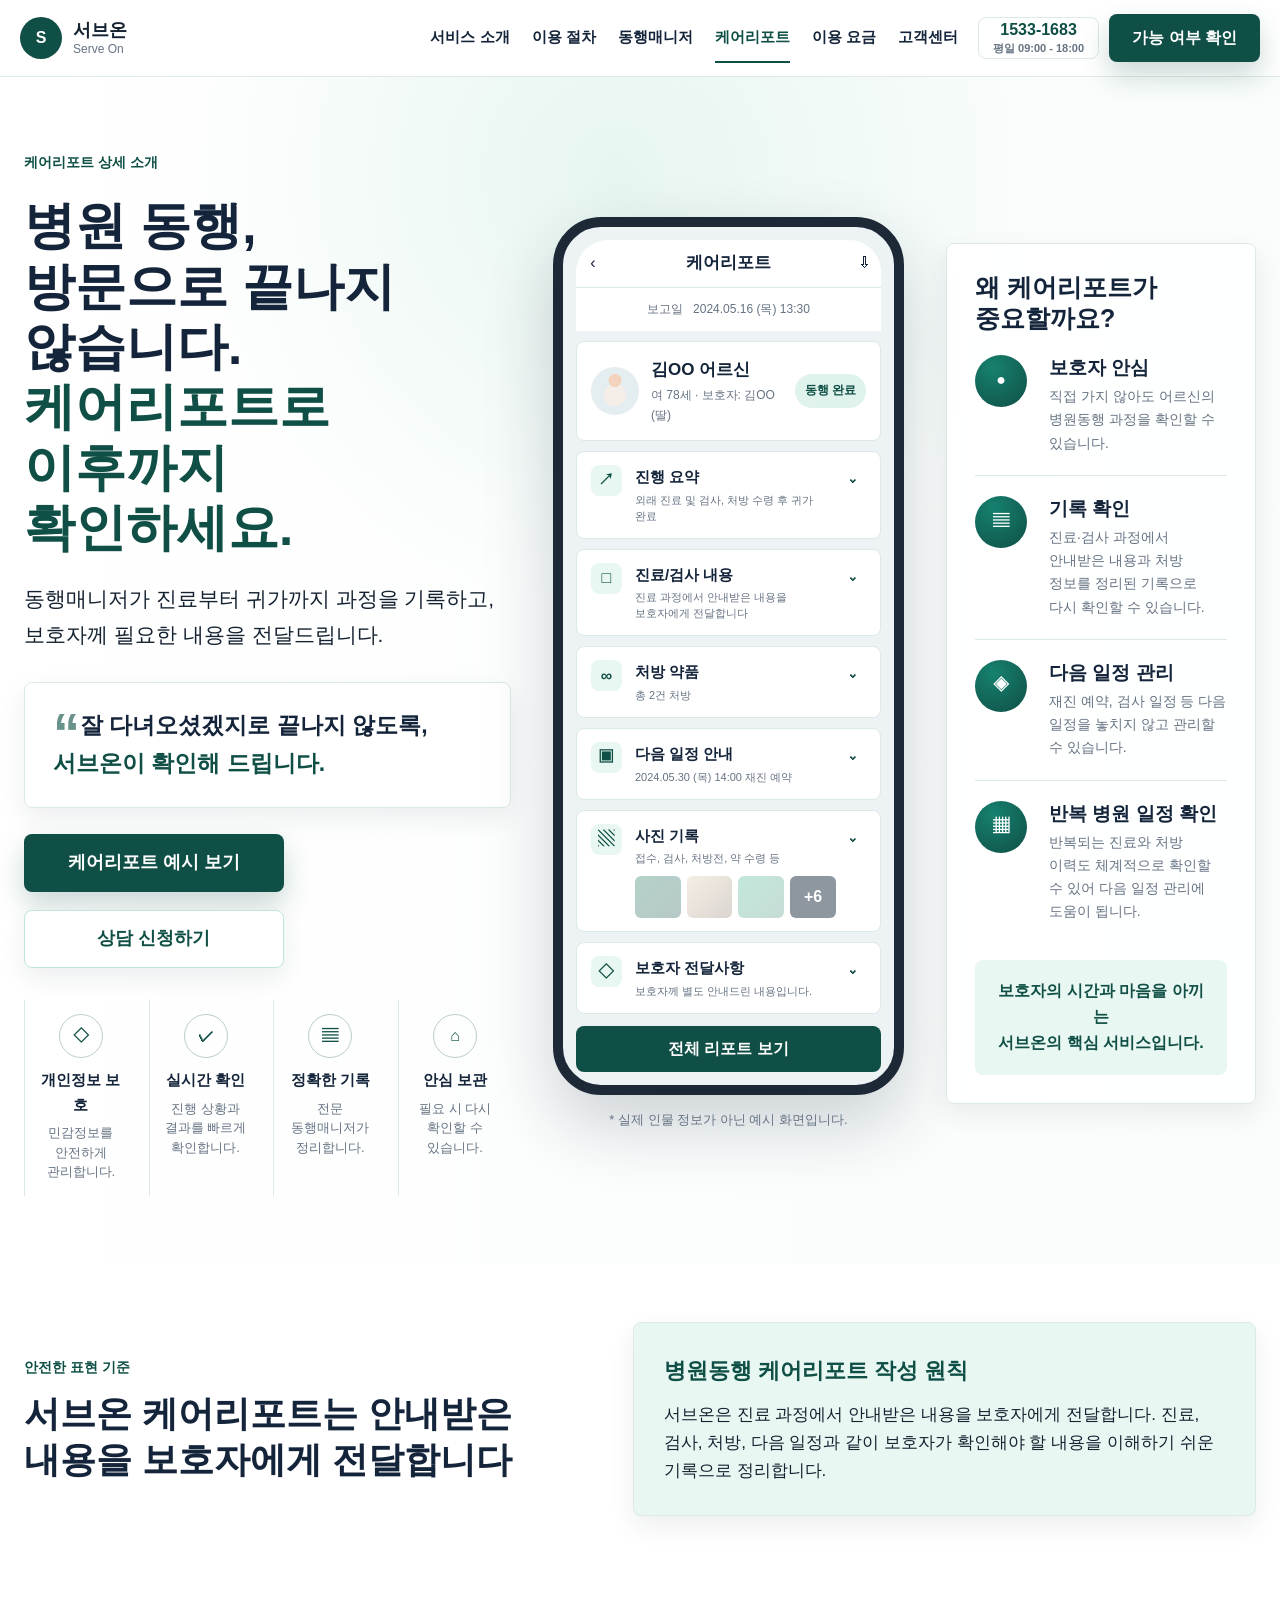
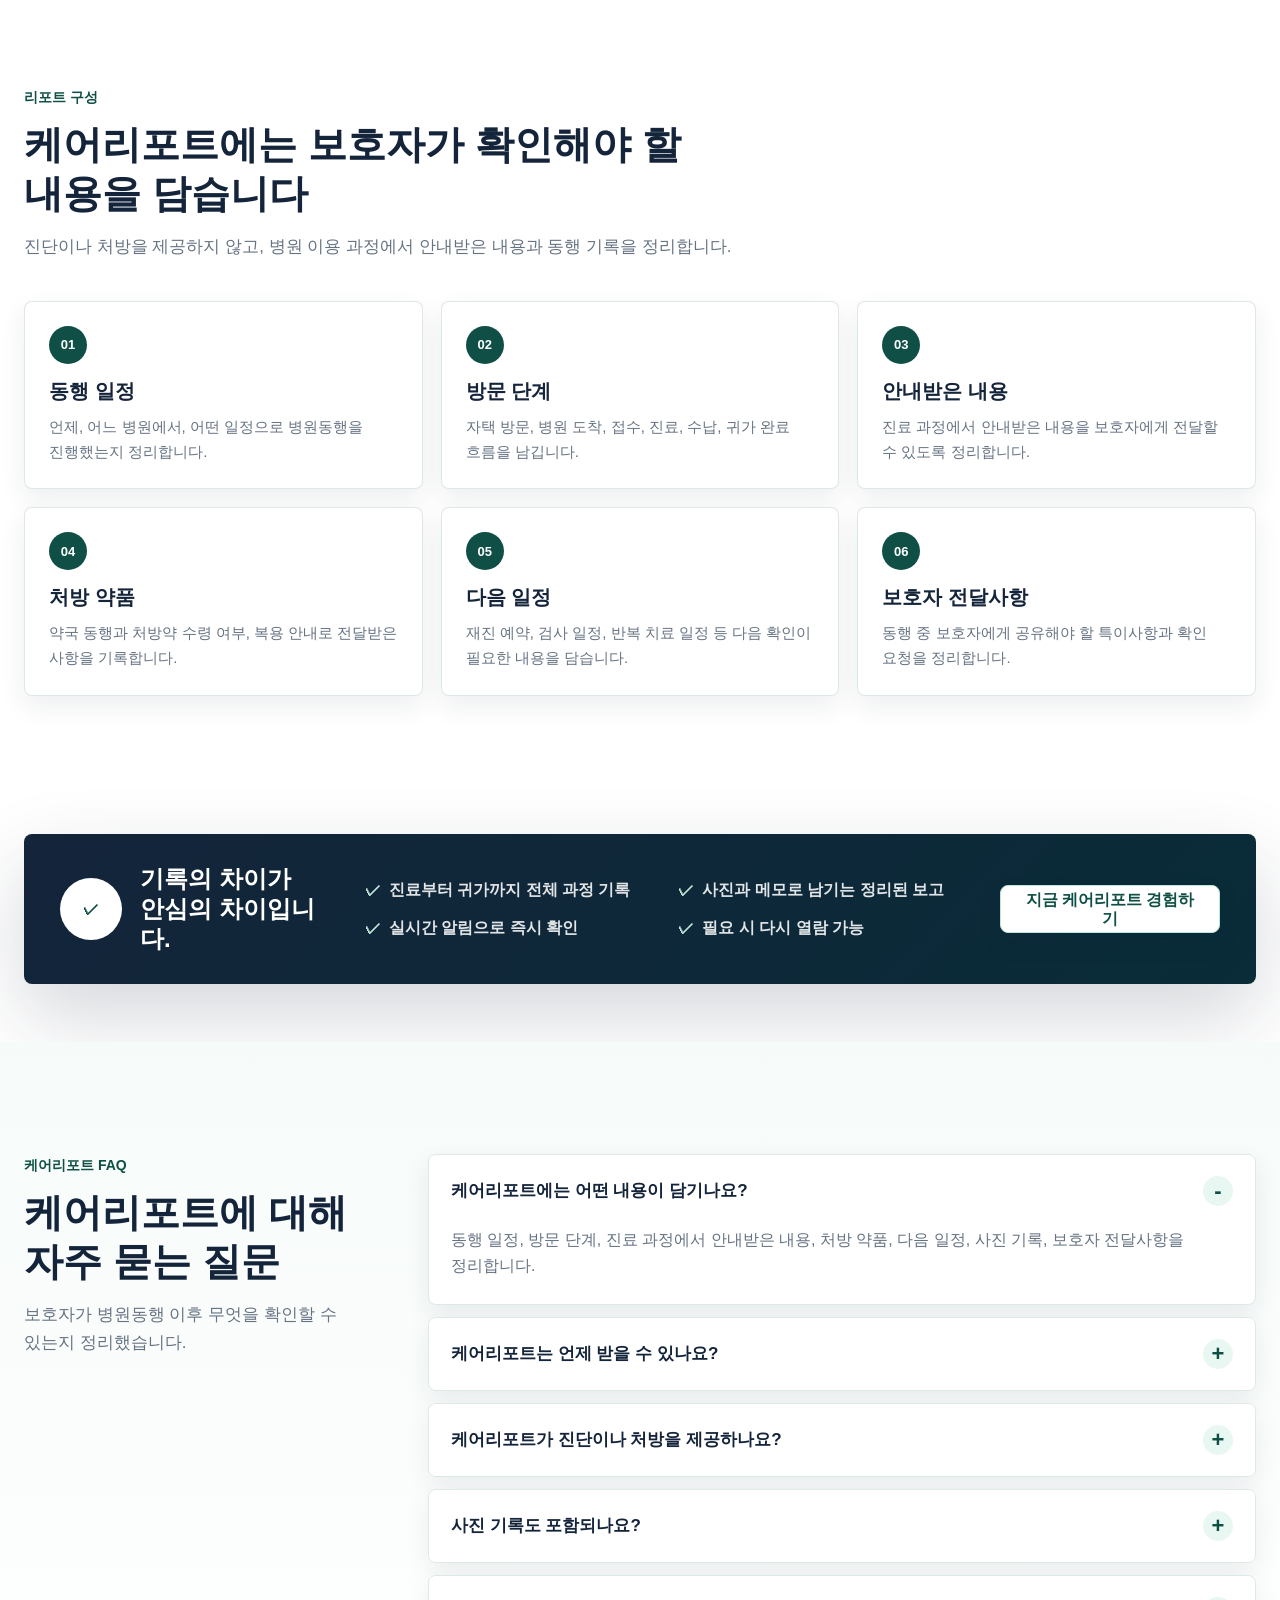
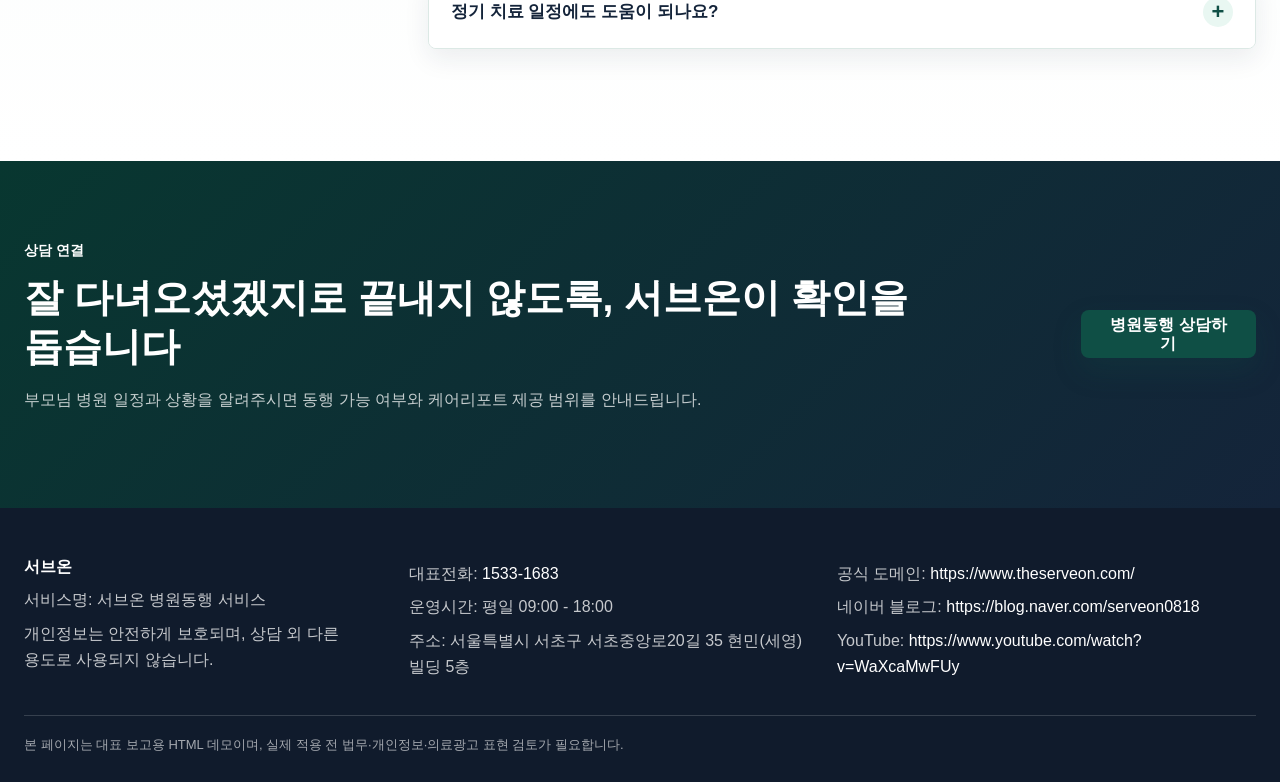
==== commit ee8bb921: "Codex 홈페이지 리뉴얼 반영 + 유튜브 링크·이미지 압축 회귀 수정 Codex가 진행한 작업(커밋 전 상태였던 것을 반영): - 홈 히어로 카피/CTA 전면 개편, 케어리포트 " ====
--- a/care-report.html
+++ b/care-report.html
@@ -5,8 +5,10 @@
   <title>서브온 케어리포트 | 보호자가 확인할 수 있는 병원동행</title>
   <meta name="description" content="서브온 케어리포트는 병원동행 후 진행 요약, 진료·검사 과정에서 안내받은 내용, 처방 약품, 다음 일정, 사진 기록, 보호자 전달사항을 정리해 보호자가 확인할 수 있도록 돕습니다.">
   <link rel="canonical" href="https://www.theserveon.com/care-report.html">
+  <link rel="icon" type="image/svg+xml" href="favicon.svg">
   <meta property="og:type" content="website"><meta property="og:title" content="서브온 케어리포트 | 보호자가 확인할 수 있는 병원동행"><meta property="og:description" content="병원동행 케어리포트로 진행 요약, 진료 과정에서 안내받은 내용, 다음 일정과 보호자 전달사항을 확인할 수 있도록 돕습니다."><meta property="og:url" content="https://www.theserveon.com/care-report.html"><meta property="og:image" content="https://www.theserveon.com/assets/serveon-hero.jpg">
-  <link rel="stylesheet" href="styles.css"><script type="application/ld+json">{"@context":"https://schema.org","@graph":[{"@type":"Organization","name":"서브온","alternateName":"서브온 병원동행","url":"https://www.theserveon.com/","telephone":"+82-1533-1683","sameAs":["https://blog.naver.com/serveon0818","https://www.youtube.com/watch?v=WaXcaMwFUyI"]},{"@type":"Service","name":"서브온 케어리포트","serviceType":"병원동행 케어리포트","provider":{"@type":"Organization","name":"서브온"},"areaServed":"대한민국","description":"병원동행 후 진행 요약, 진료 및 검사 과정에서 안내받은 내용, 처방 약품, 다음 일정, 사진 기록, 보호자 전달사항을 정리해 보호자가 확인할 수 있도록 돕는 서비스"}]}</script>
+  <link rel="stylesheet" href="styles.css"><script type="application/ld+json">{"@context":"https://schema.org","@graph":[{"@type":"Organization","name":"서브온","alternateName":"서브온 병원동행","url":"https://www.theserveon.com/","telephone":"+82-1533-1683","sameAs":["https://blog.naver.com/serveon0818","https://www.youtube.com/watch?v=WaXcaMwFUyI"]},{"@type":"LocalBusiness","@id":"https://www.theserveon.com/#localbusiness","name":"서브온","alternateName":"서브온 병원동행","url":"https://www.theserveon.com/","telephone":"+82-1533-1683","address":{"@type":"PostalAddress","streetAddress":"서초중앙로20길 35 현민(세영)빌딩 5층","addressLocality":"서초구","addressRegion":"서울특별시","addressCountry":"KR"},"areaServed":"대한민국","openingHours":"Mo-Fr 09:00-18:00"},{"@type":"Service","name":"서브온 케어리포트","serviceType":"병원동행 케어리포트","provider":{"@type":"Organization","name":"서브온"},"areaServed":"대한민국","description":"병원동행 후 진행 요약, 진료 및 검사 과정에서 안내받은 내용, 처방 약품, 다음 일정, 사진 기록, 보호자 전달사항을 정리해 보호자가 확인할 수 있도록 돕는 서비스"}]}</script>
+  <script type="application/ld+json">{"@context":"https://schema.org","@type":"FAQPage","mainEntity":[{"@type":"Question","name":"케어리포트에는 어떤 내용이 담기나요?","acceptedAnswer":{"@type":"Answer","text":"동행 일정, 방문 단계, 진료 과정에서 안내받은 내용, 처방 약품, 다음 일정, 사진 기록, 보호자 전달사항을 정리합니다."}},{"@type":"Question","name":"케어리포트는 언제 받을 수 있나요?","acceptedAnswer":{"@type":"Answer","text":"동행 종료 후 진행 요약과 확인 내용을 정리해 보호자에게 전달합니다. 전달 방식과 시점은 상담 시 안내합니다."}},{"@type":"Question","name":"케어리포트가 진단이나 처방을 제공하나요?","acceptedAnswer":{"@type":"Answer","text":"아닙니다. 케어리포트는 진단이나 처방을 제공하지 않고, 병원 이용 과정에서 안내받은 내용과 동행 기록을 보호자에게 전달합니다."}},{"@type":"Question","name":"사진 기록도 포함되나요?","acceptedAnswer":{"@type":"Answer","text":"상담과 동행 조건에 따라 접수, 검사, 처방전, 약 수령 등 보호자가 확인해야 할 사진 기록을 포함할 수 있습니다."}},{"@type":"Question","name":"정기 치료 일정에도 도움이 되나요?","acceptedAnswer":{"@type":"Answer","text":"항암, 투석, 재활처럼 반복되는 일정에서는 방문 단계와 다음 일정을 기록해 보호자가 이후 일정을 확인하는 데 도움이 됩니다."}}]}</script>
 </head>
 <body>
   <a class="skip-link" href="#main">본문 바로가기</a>
@@ -51,14 +53,14 @@
             </div>
             <a class="care-download" href="customer-center.html">전체 리포트 보기</a>
           </div>
-          <p class="care-phone-note">* 실제 서비스 화면 예시입니다.</p>
+          <p class="care-phone-note">* 실제 인물 정보가 아닌 예시 화면입니다.</p>
         </div>
 
         <aside class="care-importance-panel" aria-label="케어리포트 중요성">
           <h2>왜 케어리포트가 중요할까요?</h2>
           <div class="care-importance-list">
             <article><span aria-hidden="true">●</span><div><h3>보호자 안심</h3><p>직접 가지 않아도 어르신의 병원동행 과정을 확인할 수 있습니다.</p></div></article>
-            <article><span aria-hidden="true">▤</span><div><h3>기록 확인</h3><p>진료 내용, 검사 결과, 처방까지 정리된 기록으로 다시 확인할 수 있습니다.</p></div></article>
+            <article><span aria-hidden="true">▤</span><div><h3>기록 확인</h3><p>진료·검사 과정에서 안내받은 내용과 처방 정보를 정리된 기록으로 다시 확인할 수 있습니다.</p></div></article>
             <article><span aria-hidden="true">◈</span><div><h3>다음 일정 관리</h3><p>재진 예약, 검사 일정 등 다음 일정을 놓치지 않고 관리할 수 있습니다.</p></div></article>
             <article><span aria-hidden="true">▦</span><div><h3>반복 병원 일정 확인</h3><p>반복되는 진료와 처방 이력도 체계적으로 확인할 수 있어 다음 일정 관리에 도움이 됩니다.</p></div></article>
           </div>
@@ -80,6 +82,24 @@
       </div>
     </section>
 
+    <section class="section">
+      <div class="container">
+        <div class="section-heading">
+          <p class="eyebrow">리포트 구성</p>
+          <h2>케어리포트에는 보호자가 확인해야 할 내용을 담습니다</h2>
+          <p>진단이나 처방을 제공하지 않고, 병원 이용 과정에서 안내받은 내용과 동행 기록을 정리합니다.</p>
+        </div>
+        <div class="care-report-items-grid">
+          <article><span aria-hidden="true">01</span><h3>동행 일정</h3><p>언제, 어느 병원에서, 어떤 일정으로 병원동행을 진행했는지 정리합니다.</p></article>
+          <article><span aria-hidden="true">02</span><h3>방문 단계</h3><p>자택 방문, 병원 도착, 접수, 진료, 수납, 귀가 완료 흐름을 남깁니다.</p></article>
+          <article><span aria-hidden="true">03</span><h3>안내받은 내용</h3><p>진료 과정에서 안내받은 내용을 보호자에게 전달할 수 있도록 정리합니다.</p></article>
+          <article><span aria-hidden="true">04</span><h3>처방 약품</h3><p>약국 동행과 처방약 수령 여부, 복용 안내로 전달받은 사항을 기록합니다.</p></article>
+          <article><span aria-hidden="true">05</span><h3>다음 일정</h3><p>재진 예약, 검사 일정, 반복 치료 일정 등 다음 확인이 필요한 내용을 담습니다.</p></article>
+          <article><span aria-hidden="true">06</span><h3>보호자 전달사항</h3><p>동행 중 보호자에게 공유해야 할 특이사항과 확인 요청을 정리합니다.</p></article>
+        </div>
+      </div>
+    </section>
+
     <section class="care-bottom-band">
       <div class="container care-bottom-card">
         <div class="care-band-title"><span aria-hidden="true">✓</span><strong>기록의 차이가<br>안심의 차이입니다.</strong></div>
@@ -90,6 +110,23 @@
           <li>필요 시 다시 열람 가능</li>
         </ul>
         <a class="btn btn-secondary" href="customer-center.html">지금 케어리포트 경험하기</a>
+      </div>
+    </section>
+
+    <section class="section section-soft">
+      <div class="container faq-layout">
+        <div class="section-heading">
+          <p class="eyebrow">케어리포트 FAQ</p>
+          <h2>케어리포트에 대해 자주 묻는 질문</h2>
+          <p>보호자가 병원동행 이후 무엇을 확인할 수 있는지 정리했습니다.</p>
+        </div>
+        <div class="faq-list">
+          <article class="faq-item is-open"><button type="button" aria-expanded="true">케어리포트에는 어떤 내용이 담기나요?</button><div class="faq-panel"><p>동행 일정, 방문 단계, 진료 과정에서 안내받은 내용, 처방 약품, 다음 일정, 사진 기록, 보호자 전달사항을 정리합니다.</p></div></article>
+          <article class="faq-item"><button type="button" aria-expanded="false">케어리포트는 언제 받을 수 있나요?</button><div class="faq-panel"><p>동행 종료 후 진행 요약과 확인 내용을 정리해 보호자에게 전달합니다. 전달 방식과 시점은 상담 시 안내합니다.</p></div></article>
+          <article class="faq-item"><button type="button" aria-expanded="false">케어리포트가 진단이나 처방을 제공하나요?</button><div class="faq-panel"><p>아닙니다. 케어리포트는 진단이나 처방을 제공하지 않고, 병원 이용 과정에서 안내받은 내용과 동행 기록을 보호자에게 전달합니다.</p></div></article>
+          <article class="faq-item"><button type="button" aria-expanded="false">사진 기록도 포함되나요?</button><div class="faq-panel"><p>상담과 동행 조건에 따라 접수, 검사, 처방전, 약 수령 등 보호자가 확인해야 할 사진 기록을 포함할 수 있습니다.</p></div></article>
+          <article class="faq-item"><button type="button" aria-expanded="false">정기 치료 일정에도 도움이 되나요?</button><div class="faq-panel"><p>항암, 투석, 재활처럼 반복되는 일정에서는 방문 단계와 다음 일정을 기록해 보호자가 이후 일정을 확인하는 데 도움이 됩니다.</p></div></article>
+        </div>
       </div>
     </section>
 
@@ -104,6 +141,6 @@
       </div>
     </section>
   </main>
-  <footer class="site-footer"><div class="container footer-grid"><div><strong>서브온</strong><p>서비스명: 서브온 병원동행 서비스</p><p>개인정보는 안전하게 보호되며, 상담 외 다른 용도로 사용되지 않습니다.</p></div><address><p>대표전화: <a href="tel:1533-1683">1533-1683</a></p><p>운영시간: 평일 09:00 - 18:00</p><p>주소: 서울특별시 서초구 서초중앙로20길 35 현민(세영)빌딩 5층</p></address><div><p>공식 도메인: <a href="https://www.theserveon.com/">https://www.theserveon.com/</a></p><p>네이버 블로그: <a href="https://blog.naver.com/serveon0818">https://blog.naver.com/serveon0818</a></p><p>YouTube: <a href="https://www.youtube.com/watch?v=WaXcaMwFUyI">https://www.youtube.com/watch?v=WaXcaMwFUyI</a></p></div></div><p class="footer-note">본 페이지는 대표 보고용 HTML 데모이며, 실제 적용 전 법무·개인정보·의료광고 표현 검토가 필요합니다.</p></footer><script src="script.js"></script>
+  <footer class="site-footer"><div class="container footer-grid"><div><strong>서브온</strong><p>서비스명: 서브온 병원동행 서비스</p><p>개인정보는 안전하게 보호되며, 상담 외 다른 용도로 사용되지 않습니다.</p></div><address><p>대표전화: <a href="tel:1533-1683">1533-1683</a></p><p>운영시간: 평일 09:00 - 18:00</p><p>주소: 서울특별시 서초구 서초중앙로20길 35 현민(세영)빌딩 5층</p></address><div><p>공식 도메인: <a href="https://www.theserveon.com/">https://www.theserveon.com/</a></p><p>네이버 블로그: <a href="https://blog.naver.com/serveon0818">https://blog.naver.com/serveon0818</a></p><p>YouTube: <a href="https://www.youtube.com/watch?v=WaXcaMwFUyI">https://www.youtube.com/watch?v=WaXcaMwFUy</a></p></div></div><p class="footer-note">본 페이지는 대표 보고용 HTML 데모이며, 실제 적용 전 법무·개인정보·의료광고 표현 검토가 필요합니다.</p></footer><script src="script.js"></script>
 </body>
 </html>
--- a/styles.css
+++ b/styles.css
@@ -2383,9 +2383,122 @@
   }
 }
 
+.mobile-sticky-cta {
+  display: none;
+}
+
+@media (max-width: 820px) {
+  body {
+    padding-bottom: calc(78px + env(safe-area-inset-bottom));
+  }
+
+  .mobile-sticky-cta {
+    position: fixed;
+    left: 0;
+    right: 0;
+    bottom: 0;
+    z-index: 80;
+    display: grid;
+    grid-template-columns: 0.9fr 1fr 1.12fr;
+    gap: 8px;
+    padding: 10px 12px calc(10px + env(safe-area-inset-bottom));
+    border-top: 1px solid rgba(15, 79, 69, 0.16);
+    background: rgba(255, 255, 255, 0.96);
+    box-shadow: 0 -16px 34px rgba(20, 36, 58, 0.14);
+    backdrop-filter: blur(14px);
+  }
+
+  .mobile-sticky-cta a {
+    min-height: 48px;
+    display: grid;
+    place-items: center;
+    padding: 0 8px;
+    border: 1px solid rgba(15, 79, 69, 0.18);
+    border-radius: 8px;
+    background: var(--white);
+    color: var(--green);
+    font-size: 14px;
+    font-weight: 900;
+    line-height: 1.25;
+    text-align: center;
+  }
+
+  .mobile-sticky-cta a:last-child {
+    border-color: var(--green);
+    background: var(--green);
+    color: var(--white);
+  }
+}
+
+.guide-topic-grid,
+.care-report-items-grid {
+  display: grid;
+  grid-template-columns: repeat(3, minmax(0, 1fr));
+  gap: 18px;
+}
+
+.guide-topic-grid article,
+.care-report-items-grid article {
+  min-height: 168px;
+  padding: 24px;
+  border: 1px solid rgba(15, 79, 69, 0.13);
+  border-radius: var(--radius);
+  background: var(--white);
+  box-shadow: var(--shadow-sm);
+}
+
+.guide-topic-grid strong,
+.care-report-items-grid h3 {
+  display: block;
+  margin: 0 0 10px;
+  color: var(--navy);
+  font-size: 20px;
+  line-height: 1.35;
+  font-weight: 900;
+}
+
+.care-report-items-grid span {
+  display: inline-grid;
+  place-items: center;
+  width: 38px;
+  height: 38px;
+  margin-bottom: 14px;
+  border-radius: 50%;
+  background: var(--green);
+  color: var(--white);
+  font-size: 13px;
+  font-weight: 900;
+}
+
+.guide-topic-grid p,
+.care-report-items-grid p {
+  margin: 0;
+  color: var(--muted);
+  font-size: 15px;
+}
+
+@media (max-width: 920px) {
+  .guide-topic-grid,
+  .care-report-items-grid {
+    grid-template-columns: repeat(2, minmax(0, 1fr));
+  }
+}
+
+@media (max-width: 620px) {
+  .guide-topic-grid,
+  .care-report-items-grid {
+    grid-template-columns: 1fr;
+  }
+
+  .guide-topic-grid article,
+  .care-report-items-grid article {
+    min-height: 0;
+  }
+}
+
 /* Target mockup alignment: report-ready hero with photo center and UI cards right. */
 .hero {
-  padding: 42px 0 0;
+  padding: 42px 0 100px;
   background:
     linear-gradient(90deg, rgba(255, 255, 255, 0.98) 0%, rgba(255, 255, 255, 0.92) 42%, rgba(233, 247, 242, 0.72) 100%),
     radial-gradient(circle at 62% 36%, rgba(191, 230, 216, 0.42), transparent 36%);
@@ -2396,8 +2509,8 @@
   min-height: 610px;
   margin: 0 auto;
   display: grid;
-  grid-template-columns: minmax(580px, 1fr) minmax(360px, 0.62fr) minmax(320px, 0.56fr);
-  gap: 18px;
+  grid-template-columns: minmax(440px, 0.82fr) minmax(520px, 1.18fr);
+  gap: 40px;
   align-items: end;
 }
 
@@ -2498,142 +2611,26 @@
 .hero-photo-card {
   position: relative;
   align-self: end;
-  min-height: 610px;
-  overflow: hidden;
-  border-radius: 8px 8px 0 0;
+  min-height: 640px;
 }
 
 .hero-photo-card img {
   display: block;
   width: 100%;
-  height: 610px;
+  height: 640px;
   object-fit: cover;
   object-position: center top;
-  border-radius: 8px 8px 0 0;
-}
-
-.hero-photo-card img:not([hidden]) ~ .photo-fallback {
-  display: none;
-}
-
-.photo-fallback {
+  border-radius: 16px;
+  box-shadow: var(--shadow-lg);
+}
+
+.hero-status {
   position: absolute;
-  inset: 0;
-  display: flex;
-  align-items: flex-end;
-  justify-content: center;
-  gap: 12px;
-  padding: 0 18px 0;
-  background:
-    linear-gradient(180deg, rgba(255, 255, 255, 0.1), rgba(255, 255, 255, 0.96) 92%),
-    radial-gradient(circle at 48% 38%, rgba(191, 230, 216, 0.54), transparent 38%),
-    linear-gradient(135deg, #f4fbf8, #ffffff);
-}
-
-.photo-fallback::after {
-  content: "";
-  position: absolute;
-  left: 4%;
-  right: 4%;
-  bottom: -36px;
-  height: 150px;
-  border-radius: 50% 50% 0 0;
-  background: rgba(255, 255, 255, 0.96);
-}
-
-.photo-avatar {
-  position: relative;
-  z-index: 1;
-  width: 195px;
-  height: 560px;
-}
-
-.photo-avatar .face {
-  position: absolute;
-  left: 50%;
-  top: 70px;
-  width: 92px;
-  height: 98px;
-  border-radius: 46% 46% 48% 48%;
-  background: #f0c7a9;
-  transform: translateX(-50%);
-  box-shadow: inset 0 -10px 0 rgba(20, 36, 58, 0.08);
-}
-
-.photo-avatar .hair {
-  position: absolute;
-  z-index: 2;
-  left: 43px;
-  top: 52px;
-  width: 92px;
-  height: 58px;
-  border-radius: 48px 48px 30px 30px;
-  background: #d8d8d4;
-}
-
-.photo-avatar .body {
-  position: absolute;
-  left: 20px;
-  right: 20px;
-  bottom: 0;
-  height: 390px;
-  border-radius: 74px 74px 10px 10px;
-  background: #eee5da;
-}
-
-.photo-avatar.manager {
-  width: 220px;
-  height: 600px;
-}
-
-.photo-avatar.manager .hair {
-  background: #1e2632;
-}
-
-.photo-avatar.manager .body {
-  left: 14px;
-  right: 14px;
-  height: 430px;
-  background: var(--navy);
-}
-
-.photo-avatar.manager::before {
-  content: "";
-  position: absolute;
-  z-index: 4;
-  left: 20px;
-  top: 204px;
-  width: 68px;
-  height: 14px;
-  border-radius: 999px;
-  background: var(--navy);
-  transform: rotate(28deg);
-}
-
-.photo-avatar.manager .badge {
-  position: absolute;
-  z-index: 5;
-  left: 82px;
-  bottom: 134px;
-  display: grid;
-  place-items: center;
-  width: 62px;
-  height: 76px;
-  border: 2px solid var(--mint-strong);
-  border-radius: 6px;
-  background: var(--white);
-  color: var(--green);
-  font-size: 10px;
-  font-weight: 900;
-  text-align: center;
-  line-height: 1.25;
-}
-
-.hero-status {
-  position: relative;
-  align-self: center;
-  min-height: 530px;
-  padding: 26px 0 76px;
+  right: 24px;
+  bottom: -56px;
+  width: min(300px, calc(100% - 56px));
+  min-height: 0;
+  padding: 0;
 }
 
 .hero-status .progress-panel {
@@ -2778,9 +2775,9 @@
 
 .hero-status .floating-report {
   position: absolute;
-  right: -48px;
-  bottom: 56px;
-  width: 305px;
+  right: -160px;
+  bottom: 40px;
+  width: 260px;
   padding: 22px;
   border: 1px solid rgba(20, 36, 58, 0.12);
   border-radius: 8px;
@@ -2959,10 +2956,161 @@
   font-size: 16px;
 }
 
+.proof-section {
+  background: linear-gradient(180deg, #f6fbf9 0%, #fff 100%);
+}
+
+.proof-grid {
+  display: grid;
+  grid-template-columns: repeat(3, minmax(0, 1fr));
+  gap: 22px;
+}
+
+.proof-card {
+  display: flex;
+  flex-direction: column;
+  padding: 32px;
+  border: 1px solid var(--line);
+  border-radius: var(--radius);
+  background: var(--white);
+  box-shadow: var(--shadow-sm);
+  transition: transform 0.2s ease, box-shadow 0.2s ease;
+}
+
+.proof-card:hover {
+  transform: translateY(-4px);
+  box-shadow: var(--shadow-md);
+}
+
+.proof-card-public {
+  border-color: var(--green);
+  box-shadow: var(--shadow-md);
+}
+
+.proof-label {
+  display: inline-block;
+  width: fit-content;
+  margin-bottom: 16px;
+  padding: 6px 14px;
+  border-radius: 999px;
+  background: var(--mint);
+  color: var(--green);
+  font-size: 12px;
+  font-weight: 900;
+  letter-spacing: 0.02em;
+}
+
+.proof-card-public .proof-label {
+  background: var(--green);
+  color: var(--white);
+}
+
+.proof-card h3 {
+  margin-bottom: 10px;
+  font-size: 21px;
+  line-height: 1.35;
+}
+
+.proof-card > p {
+  margin: 0 0 18px;
+  color: var(--muted);
+  font-size: 15px;
+  line-height: 1.6;
+}
+
+.proof-card ul {
+  display: grid;
+  gap: 10px;
+  margin: 0;
+  padding: 0;
+  list-style: none;
+}
+
+.proof-card li {
+  position: relative;
+  padding-left: 20px;
+  color: var(--navy);
+  font-size: 14px;
+  font-weight: 700;
+  line-height: 1.5;
+}
+
+.proof-card li::before {
+  content: "✓";
+  position: absolute;
+  left: 0;
+  color: var(--green);
+  font-weight: 900;
+}
+
+.proof-note {
+  margin: 16px 0 0 !important;
+  padding-top: 16px;
+  border-top: 1px solid var(--line);
+  color: var(--muted) !important;
+  font-size: 13px !important;
+}
+
+.proof-cta {
+  display: flex;
+  align-items: center;
+  justify-content: space-between;
+  gap: 24px;
+  margin-top: 36px;
+  padding: 28px 32px;
+  border-radius: var(--radius);
+  background: var(--navy);
+  color: var(--white);
+}
+
+.proof-cta p {
+  margin: 0;
+  max-width: 520px;
+  color: var(--white);
+  font-weight: 800;
+  line-height: 1.5;
+}
+
+.proof-cta-actions {
+  display: flex;
+  flex-shrink: 0;
+  gap: 12px;
+}
+
+@media (max-width: 1120px) {
+  .proof-grid {
+    grid-template-columns: 1fr;
+  }
+
+  .proof-cta {
+    flex-direction: column;
+    align-items: flex-start;
+  }
+}
+
+@media (max-width: 620px) {
+  .proof-card {
+    padding: 24px;
+  }
+
+  .proof-cta {
+    padding: 24px;
+  }
+
+  .proof-cta-actions {
+    flex-direction: column;
+    width: 100%;
+  }
+
+  .proof-cta-actions .btn {
+    width: 100%;
+  }
+}
+
 @media (max-width: 1320px) {
   .hero-shell {
-    grid-template-columns: minmax(410px, 1fr) minmax(330px, 0.78fr) minmax(340px, 0.74fr);
-    gap: 14px;
+    grid-template-columns: minmax(400px, 0.85fr) minmax(400px, 1.15fr);
+    gap: 24px;
   }
 
   .hero-lead {
@@ -2970,7 +3118,7 @@
   }
 
   .hero-status .floating-report {
-    right: -16px;
+    right: -90px;
   }
 }
 
@@ -2997,16 +3145,9 @@
     border-radius: 8px;
   }
 
-  .photo-fallback {
-    min-height: 430px;
-  }
-
-  .photo-avatar {
-    transform: scale(0.82);
-    transform-origin: bottom center;
-  }
-
   .hero-status {
+    position: static;
+    width: 100%;
     min-height: auto;
     padding: 0;
   }
@@ -3069,15 +3210,12 @@
     min-width: 0;
   }
 
-  .hero-photo-card,
-  .hero-photo-card img,
-  .photo-fallback {
+  .hero-photo-card {
     min-height: 360px;
+  }
+
+  .hero-photo-card img {
     height: 360px;
-  }
-
-  .photo-avatar {
-    transform: scale(0.68);
   }
 
   .hero-status .progress-panel {
@@ -3119,19 +3257,12 @@
     grid-template-columns: 1fr;
   }
 
-  .hero-photo-card,
-  .hero-photo-card img,
-  .photo-fallback {
+  .hero-photo-card {
     min-height: 300px;
+  }
+
+  .hero-photo-card img {
     height: 300px;
-  }
-
-  .photo-avatar {
-    transform: scale(0.55);
-  }
-
-  .photo-fallback {
-    gap: 0;
   }
 
   .hero-status .panel-header {
@@ -4255,6 +4386,95 @@
   word-break: keep-all;
 }
 
+.consultation-form {
+  padding: 32px;
+  border: 1px solid var(--line);
+  border-radius: var(--radius);
+  background: var(--white);
+  box-shadow: var(--shadow-sm);
+}
+
+.form-grid {
+  display: grid;
+  grid-template-columns: repeat(2, minmax(0, 1fr));
+  gap: 18px;
+}
+
+.consultation-form label {
+  display: block;
+  color: var(--navy);
+  font-weight: 800;
+  font-size: 14px;
+}
+
+.form-required {
+  margin-left: 2px;
+  color: var(--green);
+}
+
+.form-optional {
+  color: var(--muted);
+  font-weight: 700;
+}
+
+.consultation-form input,
+.consultation-form textarea {
+  display: block;
+  width: 100%;
+  min-height: 48px;
+  margin-top: 8px;
+  padding: 0 16px;
+  border: 1px solid var(--line);
+  border-radius: var(--radius);
+  color: var(--navy);
+  font-size: 15px;
+  font-family: inherit;
+}
+
+.consultation-form textarea {
+  min-height: 96px;
+  padding: 12px 16px;
+  resize: vertical;
+}
+
+.consultation-form input:focus,
+.consultation-form textarea:focus {
+  outline: 2px solid var(--green);
+  outline-offset: 1px;
+}
+
+.form-scope {
+  margin: 22px 0 0;
+  padding: 18px;
+  border: 1px solid var(--line);
+  border-radius: var(--radius);
+}
+
+.form-scope legend {
+  padding: 0 4px;
+  color: var(--navy);
+  font-weight: 800;
+  font-size: 14px;
+}
+
+.form-scope label {
+  display: inline-flex;
+  align-items: center;
+  gap: 6px;
+  margin: 6px 16px 0 0;
+  color: var(--muted);
+  font-weight: 700;
+}
+
+.form-notes {
+  display: block;
+  margin-top: 22px;
+}
+
+.consultation-form .btn {
+  margin-top: 24px;
+}
+
 .customer-assurance-grid {
   grid-template-columns: repeat(5, minmax(0, 1fr));
 }
@@ -4374,8 +4594,13 @@
   .customer-contact-panel,
   .customer-ready-grid,
   .customer-method-grid,
-  .customer-assurance-grid {
+  .customer-assurance-grid,
+  .form-grid {
     grid-template-columns: 1fr;
+  }
+
+  .consultation-form {
+    padding: 22px;
   }
 
   .customer-contact-panel {
@@ -4419,3 +4644,630 @@
     top: 30px;
   }
 }
+
+/* Homepage first-screen revision */
+.hero {
+  padding: 48px 0 0;
+  overflow: hidden;
+  background:
+    linear-gradient(90deg, rgba(255, 255, 255, 0.98) 0%, rgba(255, 255, 255, 0.94) 40%, rgba(248, 242, 231, 0.72) 73%, rgba(240, 248, 244, 0.82) 100%),
+    radial-gradient(circle at 76% 36%, rgba(225, 209, 181, 0.38), transparent 34%),
+    radial-gradient(circle at 55% 42%, rgba(191, 230, 216, 0.32), transparent 32%);
+}
+
+.hero-shell {
+  width: min(1500px, calc(100% - 104px));
+  min-height: 600px;
+  grid-template-columns: minmax(640px, 0.86fr) minmax(620px, 1.14fr);
+  gap: 24px;
+  align-items: stretch;
+}
+
+.hero-copy {
+  align-self: center;
+  padding: 8px 0 64px;
+}
+
+.hero-copy .eyebrow {
+  display: flex;
+  align-items: center;
+  gap: 10px;
+  margin-bottom: 26px;
+  color: #23382f;
+  font-size: 19px;
+  font-weight: 850;
+  letter-spacing: 0;
+}
+
+.hero-copy .eyebrow span {
+  display: grid;
+  place-items: center;
+  width: 30px;
+  height: 30px;
+  border: 2px solid var(--green);
+  border-radius: 50%;
+  color: var(--green);
+  font-size: 15px;
+}
+
+.hero-lead {
+  max-width: 700px;
+  margin: 0 0 28px;
+  color: #223227;
+  font-size: clamp(50px, 3.95vw, 64px);
+  line-height: 1.18;
+  font-weight: 950;
+  letter-spacing: 0;
+}
+
+.hero-subcopy {
+  max-width: 650px;
+  margin: 0 0 24px;
+  color: #1c2c26;
+  font-size: clamp(28px, 2.15vw, 40px);
+  line-height: 1.35;
+  font-weight: 650;
+  letter-spacing: 0;
+}
+
+.hero-subcopy span {
+  color: var(--green);
+  font-weight: 900;
+}
+
+.hero-description {
+  max-width: 630px;
+  margin: 0 0 38px;
+  color: #263a35;
+  font-size: 17px;
+  line-height: 1.78;
+  word-break: keep-all;
+}
+
+.hero-actions {
+  gap: 18px;
+}
+
+.hero-actions .btn {
+  min-width: 260px;
+  min-height: 58px;
+  border-radius: 8px;
+  font-size: 18px;
+}
+
+.hero-actions .btn span {
+  display: inline-grid;
+  place-items: center;
+  width: 22px;
+  height: 22px;
+  margin-right: 8px;
+  border-radius: 50%;
+  background: rgba(255, 255, 255, 0.18);
+  color: inherit;
+  font-size: 10px;
+}
+
+.hero-actions .btn-secondary span {
+  background: #ffe500;
+  color: #2f2a00;
+}
+
+.hero-actions .btn::after {
+  content: none;
+}
+
+.hero-photo-card {
+  min-height: 600px;
+  align-self: stretch;
+  display: flex;
+  align-items: flex-end;
+  justify-content: flex-end;
+  padding-right: 300px;
+  isolation: isolate;
+}
+
+.hero-photo-card::before {
+  content: "";
+  position: absolute;
+  inset: 0 auto 0 -160px;
+  z-index: 1;
+  width: 360px;
+  pointer-events: none;
+  background: linear-gradient(90deg, rgba(255, 255, 255, 0.96), rgba(255, 255, 255, 0));
+}
+
+.hero-photo-card img {
+  position: relative;
+  z-index: 0;
+  width: min(620px, 100%);
+  min-height: 0;
+  height: 600px;
+  margin-left: auto;
+  border-radius: 0;
+  box-shadow: none;
+  object-fit: contain;
+  object-position: center bottom;
+}
+
+.hero-status {
+  right: 22px;
+  top: 92px;
+  bottom: auto;
+  z-index: 3;
+  width: 260px;
+}
+
+.hero-phone-mockup {
+  position: relative;
+  min-height: 438px;
+  padding: 22px 18px 18px;
+  border: 9px solid #222832;
+  border-radius: 34px;
+  background: #fff;
+  box-shadow: 0 28px 72px rgba(20, 36, 58, 0.24);
+}
+
+.phone-status-row {
+  display: flex;
+  justify-content: space-between;
+  margin-bottom: 14px;
+  color: var(--ink);
+  font-size: 11px;
+  font-weight: 900;
+}
+
+.hero-phone-mockup > strong {
+  display: block;
+  margin-bottom: 6px;
+  color: var(--navy);
+  font-size: 17px;
+  font-weight: 950;
+}
+
+.hero-phone-mockup > small {
+  display: block;
+  margin-bottom: 16px;
+  color: var(--green);
+  font-size: 11px;
+  font-weight: 850;
+}
+
+.phone-step-row {
+  display: grid;
+  grid-template-columns: repeat(5, 1fr);
+  gap: 6px;
+  margin-bottom: 18px;
+}
+
+.phone-step-row span {
+  position: relative;
+  padding-top: 31px;
+  color: #2d463f;
+  font-size: 10px;
+  font-weight: 850;
+  text-align: center;
+}
+
+.phone-step-row span::before {
+  content: "✓";
+  position: absolute;
+  left: 50%;
+  top: 0;
+  display: grid;
+  place-items: center;
+  width: 24px;
+  height: 24px;
+  border-radius: 50%;
+  background: var(--mint);
+  color: var(--green);
+  transform: translateX(-50%);
+}
+
+.hero-phone-mockup dl {
+  display: grid;
+  gap: 8px;
+  margin: 0 0 16px;
+}
+
+.hero-phone-mockup dl div {
+  display: grid;
+  grid-template-columns: 68px 1fr;
+  gap: 10px;
+  color: #33423d;
+  font-size: 12px;
+}
+
+.hero-phone-mockup dt {
+  color: var(--muted);
+  font-weight: 850;
+}
+
+.hero-phone-mockup dd {
+  margin: 0;
+  font-weight: 850;
+}
+
+.phone-route-map {
+  position: relative;
+  height: 92px;
+  border-radius: 12px;
+  overflow: hidden;
+  background:
+    linear-gradient(135deg, rgba(15, 79, 69, 0.1), transparent 32%),
+    repeating-linear-gradient(45deg, rgba(20, 36, 58, 0.08) 0 1px, transparent 1px 17px),
+    #edf3ef;
+}
+
+.phone-route-map::before {
+  content: "";
+  position: absolute;
+  left: 26px;
+  right: 24px;
+  top: 52px;
+  height: 3px;
+  background: var(--green);
+  transform: rotate(-17deg);
+}
+
+.phone-route-map i {
+  position: absolute;
+  width: 13px;
+  height: 13px;
+  border: 3px solid var(--green);
+  border-radius: 50%;
+  background: #fff;
+}
+
+.phone-route-map i:nth-child(1) {
+  left: 24px;
+  top: 61px;
+}
+
+.phone-route-map i:nth-child(2) {
+  left: 96px;
+  top: 43px;
+}
+
+.phone-route-map i:nth-child(3) {
+  right: 28px;
+  top: 23px;
+}
+
+.hero-route-card {
+  position: absolute;
+  left: -136px;
+  bottom: 22px;
+  width: 220px;
+  display: grid;
+  grid-template-columns: 42px 1fr;
+  gap: 6px 12px;
+  align-items: center;
+  padding: 18px;
+  border: 1px solid rgba(15, 79, 69, 0.14);
+  border-radius: 18px;
+  background: rgba(255, 255, 255, 0.95);
+  box-shadow: 0 16px 42px rgba(20, 36, 58, 0.16);
+}
+
+.hero-route-card span {
+  grid-row: span 2;
+  display: grid;
+  place-items: center;
+  width: 42px;
+  height: 42px;
+  border-radius: 50%;
+  background: var(--green);
+  color: #fff;
+  font-size: 12px;
+}
+
+.hero-route-card strong {
+  color: var(--green);
+  font-size: 15px;
+}
+
+.hero-route-card p {
+  margin: 0;
+  color: #4f625c;
+  font-size: 12px;
+  line-height: 1.5;
+}
+
+.trust-bar {
+  position: relative;
+  z-index: 5;
+  padding: 0 0 54px;
+  background: var(--white);
+}
+
+.trust-grid {
+  position: relative;
+  z-index: 6;
+  width: min(840px, calc(100% - 104px));
+  grid-template-columns: repeat(3, minmax(0, 1fr));
+  margin-top: -88px;
+  margin-left: calc((100% - min(1500px, calc(100% - 104px))) / 2);
+  border: 1px solid rgba(15, 79, 69, 0.09);
+  border-radius: 10px;
+  background: #fff;
+  box-shadow: 0 22px 54px rgba(20, 36, 58, 0.12);
+}
+
+.trust-grid div {
+  min-height: 102px;
+  padding: 24px 34px;
+  border-right: 1px solid var(--line);
+}
+
+.trust-grid div:last-child {
+  border-right: 0;
+}
+
+.trust-grid div::before {
+  width: 48px;
+  height: 48px;
+  border: 2px solid rgba(15, 79, 69, 0.18);
+  background: #fff;
+  color: var(--green);
+}
+
+.trust-grid strong {
+  color: var(--green);
+  font-size: 31px;
+}
+
+.trust-grid span {
+  color: #2e463f;
+  font-size: 15px;
+  font-weight: 800;
+}
+
+.trust-feature-strip {
+  width: min(1410px, calc(100% - 104px));
+  display: grid;
+  grid-template-columns: repeat(7, minmax(0, 1fr));
+  margin-top: 32px;
+  border: 1px solid rgba(15, 79, 69, 0.12);
+  border-radius: 10px;
+  background: rgba(255, 255, 255, 0.95);
+  overflow: hidden;
+}
+
+.trust-feature-strip div {
+  min-height: 112px;
+  display: grid;
+  place-items: center;
+  align-content: center;
+  gap: 10px;
+  padding: 18px 12px;
+  border-right: 1px dashed rgba(15, 79, 69, 0.2);
+  text-align: center;
+}
+
+.trust-feature-strip div:last-child {
+  border-right: 0;
+}
+
+.trust-feature-strip span {
+  color: var(--green);
+  font-size: 34px;
+  line-height: 1;
+}
+
+.trust-feature-strip strong {
+  color: #1e302b;
+  font-size: 16px;
+  line-height: 1.35;
+  font-weight: 900;
+}
+
+@media (max-width: 1320px) {
+  .hero-shell {
+    width: min(100% - 56px, 1180px);
+    grid-template-columns: minmax(530px, 0.82fr) minmax(560px, 1.18fr);
+  }
+
+  .hero-status {
+    right: 0;
+    width: 245px;
+  }
+
+  .hero-photo-card {
+    padding-right: 270px;
+  }
+
+  .hero-route-card {
+    left: -96px;
+  }
+
+  .trust-grid {
+    margin-left: 28px;
+  }
+}
+
+@media (max-width: 1120px) {
+  .hero {
+    padding-top: 48px;
+  }
+
+  .hero-shell {
+    width: min(100% - 44px, 900px);
+    grid-template-columns: 1fr;
+    min-height: 0;
+  }
+
+  .hero-copy {
+    padding-bottom: 12px;
+  }
+
+  .hero-photo-card,
+  .hero-photo-card img {
+    min-height: 520px;
+    height: 520px;
+  }
+
+  .hero-photo-card {
+    padding-right: 260px;
+  }
+
+  .hero-photo-card::before {
+    display: none;
+  }
+
+  .hero-status {
+    position: absolute;
+    right: 24px;
+    top: 34px;
+    width: 236px;
+  }
+
+  .hero-route-card {
+    left: -110px;
+    bottom: 18px;
+  }
+
+  .trust-grid {
+    width: min(100% - 44px, 840px);
+    margin: 28px auto 0;
+  }
+
+  .trust-feature-strip {
+    width: min(100% - 44px, 900px);
+    grid-template-columns: repeat(4, minmax(0, 1fr));
+  }
+}
+
+@media (max-width: 820px) {
+  .hero-shell,
+  .trust-grid,
+  .trust-feature-strip {
+    width: min(100% - 24px, 680px);
+  }
+
+  .hero-copy .eyebrow {
+    font-size: 15px;
+  }
+
+  .hero-lead {
+    font-size: 43px;
+  }
+
+  .hero-subcopy {
+    font-size: 27px;
+  }
+
+  .hero-actions .btn {
+    width: 100%;
+  }
+
+  .hero-photo-card,
+  .hero-photo-card img {
+    min-height: 440px;
+    height: 440px;
+  }
+
+  .hero-photo-card {
+    padding-right: 220px;
+  }
+
+  .hero-status {
+    right: 14px;
+    top: 20px;
+    width: 205px;
+  }
+
+  .hero-phone-mockup {
+    min-height: 360px;
+    padding: 17px 13px 13px;
+    border-width: 7px;
+    border-radius: 28px;
+  }
+
+  .hero-phone-mockup dl div {
+    grid-template-columns: 54px 1fr;
+    font-size: 10px;
+  }
+
+  .phone-step-row span {
+    font-size: 9px;
+  }
+
+  .phone-route-map {
+    height: 70px;
+  }
+
+  .hero-route-card {
+    left: -70px;
+    bottom: 12px;
+    width: 178px;
+    padding: 14px;
+  }
+
+  .trust-grid {
+    grid-template-columns: 1fr;
+  }
+
+  .trust-grid div {
+    border-right: 0;
+    border-bottom: 1px solid var(--line);
+  }
+
+  .trust-grid div:last-child {
+    border-bottom: 0;
+  }
+
+  .trust-feature-strip {
+    grid-template-columns: repeat(2, minmax(0, 1fr));
+  }
+}
+
+@media (max-width: 430px) {
+  .hero-lead {
+    font-size: 38px;
+  }
+
+  .hero-subcopy {
+    font-size: 24px;
+  }
+
+  .hero-description {
+    font-size: 16px;
+  }
+
+  .hero-photo-card,
+  .hero-photo-card img {
+    min-height: 380px;
+    height: 380px;
+  }
+
+  .hero-photo-card {
+    display: block;
+    padding-right: 0;
+  }
+
+  .hero-status {
+    position: static;
+    width: min(100%, 260px);
+    margin: -260px 12px 0 auto;
+  }
+
+  .hero-route-card {
+    position: static;
+    width: 100%;
+    margin-top: 12px;
+  }
+
+  .trust-feature-strip {
+    grid-template-columns: 1fr;
+  }
+
+  .trust-feature-strip div {
+    min-height: 88px;
+    border-right: 0;
+    border-bottom: 1px dashed rgba(15, 79, 69, 0.2);
+  }
+
+  .trust-feature-strip div:last-child {
+    border-bottom: 0;
+  }
+}
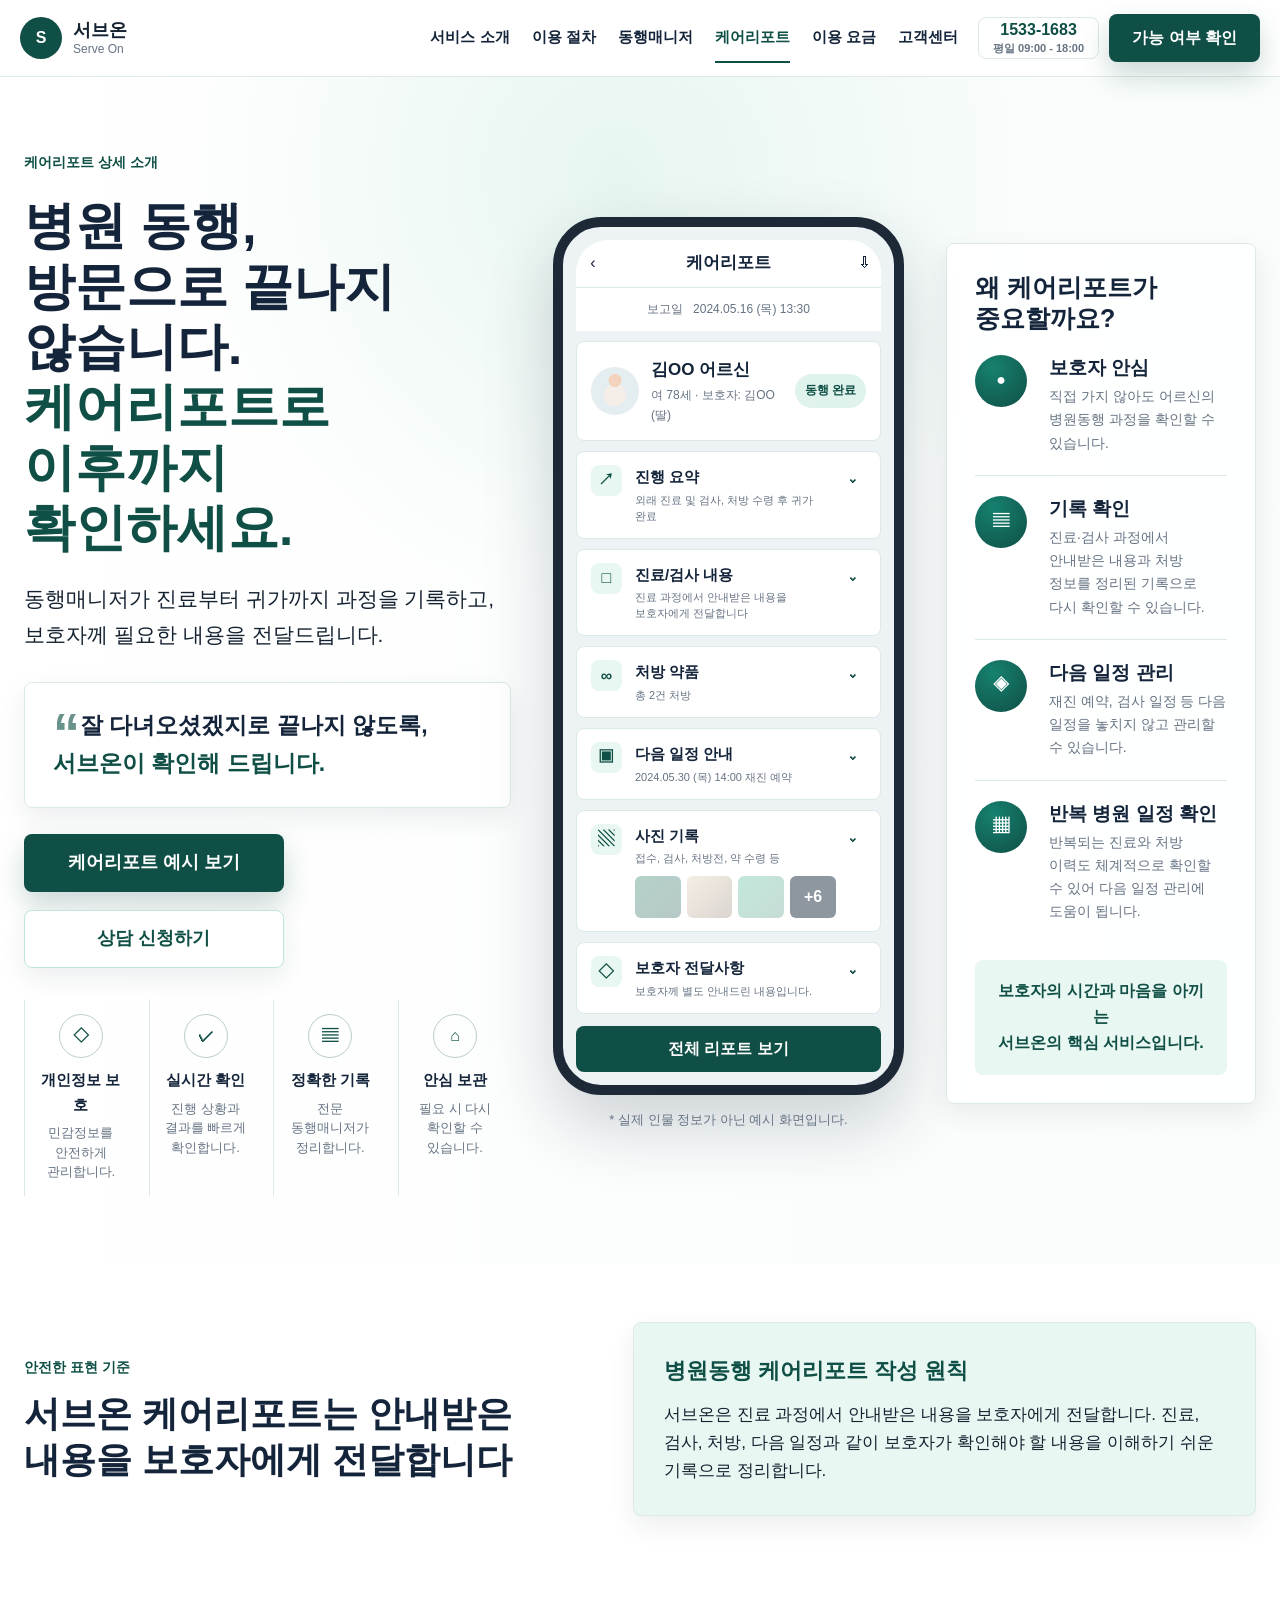
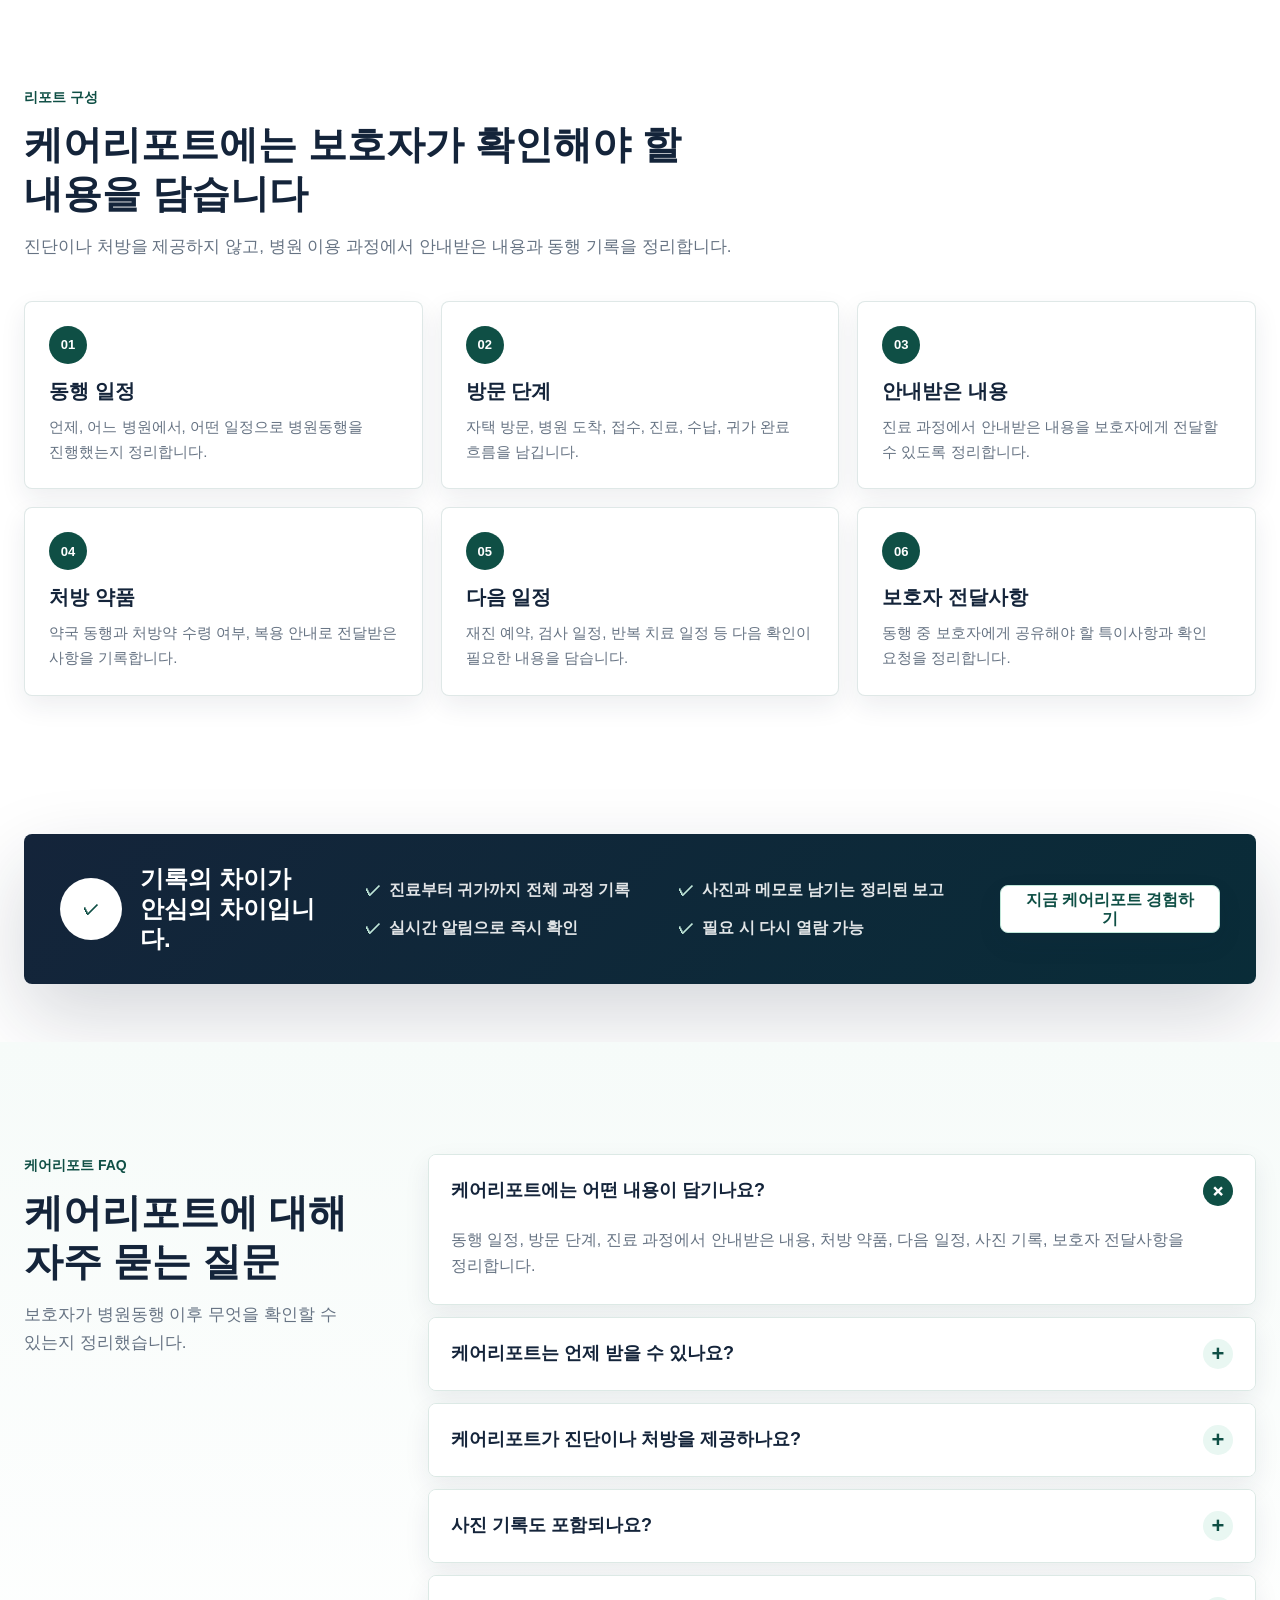
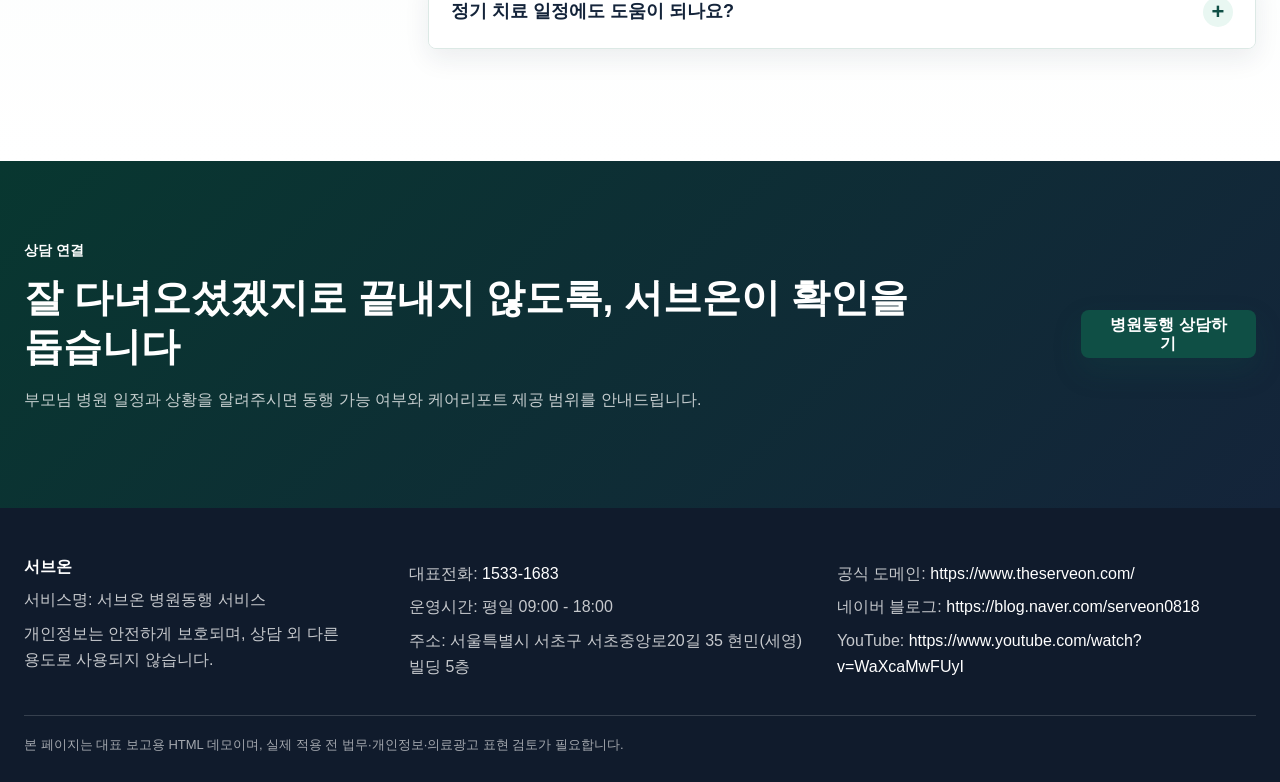
==== commit 68f9f8d5: "디자인 디테일 개선 + 잔여 유튜브 링크 표기 버그 수정 - 유튜브 링크 텍스트가 href는 정상(WaXcaMwFUyI)인데 화면에 표시되는   텍스트만 잘린 ID(WaXcaMwF" ====
--- a/care-report.html
+++ b/care-report.html
@@ -141,6 +141,6 @@
       </div>
     </section>
   </main>
-  <footer class="site-footer"><div class="container footer-grid"><div><strong>서브온</strong><p>서비스명: 서브온 병원동행 서비스</p><p>개인정보는 안전하게 보호되며, 상담 외 다른 용도로 사용되지 않습니다.</p></div><address><p>대표전화: <a href="tel:1533-1683">1533-1683</a></p><p>운영시간: 평일 09:00 - 18:00</p><p>주소: 서울특별시 서초구 서초중앙로20길 35 현민(세영)빌딩 5층</p></address><div><p>공식 도메인: <a href="https://www.theserveon.com/">https://www.theserveon.com/</a></p><p>네이버 블로그: <a href="https://blog.naver.com/serveon0818">https://blog.naver.com/serveon0818</a></p><p>YouTube: <a href="https://www.youtube.com/watch?v=WaXcaMwFUyI">https://www.youtube.com/watch?v=WaXcaMwFUy</a></p></div></div><p class="footer-note">본 페이지는 대표 보고용 HTML 데모이며, 실제 적용 전 법무·개인정보·의료광고 표현 검토가 필요합니다.</p></footer><script src="script.js"></script>
+  <footer class="site-footer"><div class="container footer-grid"><div><strong>서브온</strong><p>서비스명: 서브온 병원동행 서비스</p><p>개인정보는 안전하게 보호되며, 상담 외 다른 용도로 사용되지 않습니다.</p></div><address><p>대표전화: <a href="tel:1533-1683">1533-1683</a></p><p>운영시간: 평일 09:00 - 18:00</p><p>주소: 서울특별시 서초구 서초중앙로20길 35 현민(세영)빌딩 5층</p></address><div><p>공식 도메인: <a href="https://www.theserveon.com/">https://www.theserveon.com/</a></p><p>네이버 블로그: <a href="https://blog.naver.com/serveon0818">https://blog.naver.com/serveon0818</a></p><p>YouTube: <a href="https://www.youtube.com/watch?v=WaXcaMwFUyI">https://www.youtube.com/watch?v=WaXcaMwFUyI</a></p></div></div><p class="footer-note">본 페이지는 대표 보고용 HTML 데모이며, 실제 적용 전 법무·개인정보·의료광고 표현 검토가 필요합니다.</p></footer><script src="script.js"></script>
 </body>
 </html>
--- a/styles.css
+++ b/styles.css
@@ -605,6 +605,16 @@
   box-shadow: var(--shadow-sm);
 }
 
+.timeline-list li:not(:nth-child(4n))::after {
+  content: "";
+  position: absolute;
+  top: 43px;
+  right: -18px;
+  width: 18px;
+  height: 2px;
+  background: var(--mint-strong);
+}
+
 .step-badge {
   display: grid;
   place-items: center;
@@ -615,6 +625,11 @@
   background: var(--navy);
   color: var(--mint-strong);
   font-weight: 900;
+}
+
+.timeline-list li:last-child .step-badge {
+  background: var(--green);
+  color: var(--white);
 }
 
 .timeline-list i {
@@ -1013,7 +1028,7 @@
   color: var(--navy);
   text-align: left;
   font: inherit;
-  font-size: 17px;
+  font-size: 18px;
   font-weight: 900;
   cursor: pointer;
 }
@@ -1032,21 +1047,34 @@
   color: var(--green);
   font-size: 22px;
   line-height: 1;
-  transform: translateY(-50%);
+  transform: translateY(-50%) rotate(0deg);
+  transition: transform 0.25s ease, background 0.25s ease, color 0.25s ease;
 }
 
 .faq-item.is-open button::after {
-  content: "-";
+  content: "+";
+  background: var(--green);
+  color: var(--white);
+  transform: translateY(-50%) rotate(135deg);
 }
 
 .faq-panel {
-  display: none;
+  display: grid;
+  grid-template-rows: 0fr;
+  padding: 0 22px;
+  overflow: hidden;
+  color: var(--muted);
+  transition: grid-template-rows 0.28s ease, padding 0.28s ease;
+}
+
+.faq-panel > p {
+  overflow: hidden;
+  min-height: 0;
+}
+
+.faq-item.is-open .faq-panel {
+  grid-template-rows: 1fr;
   padding: 0 22px 24px;
-  color: var(--muted);
-}
-
-.faq-item.is-open .faq-panel {
-  display: block;
 }
 
 .faq-panel p {
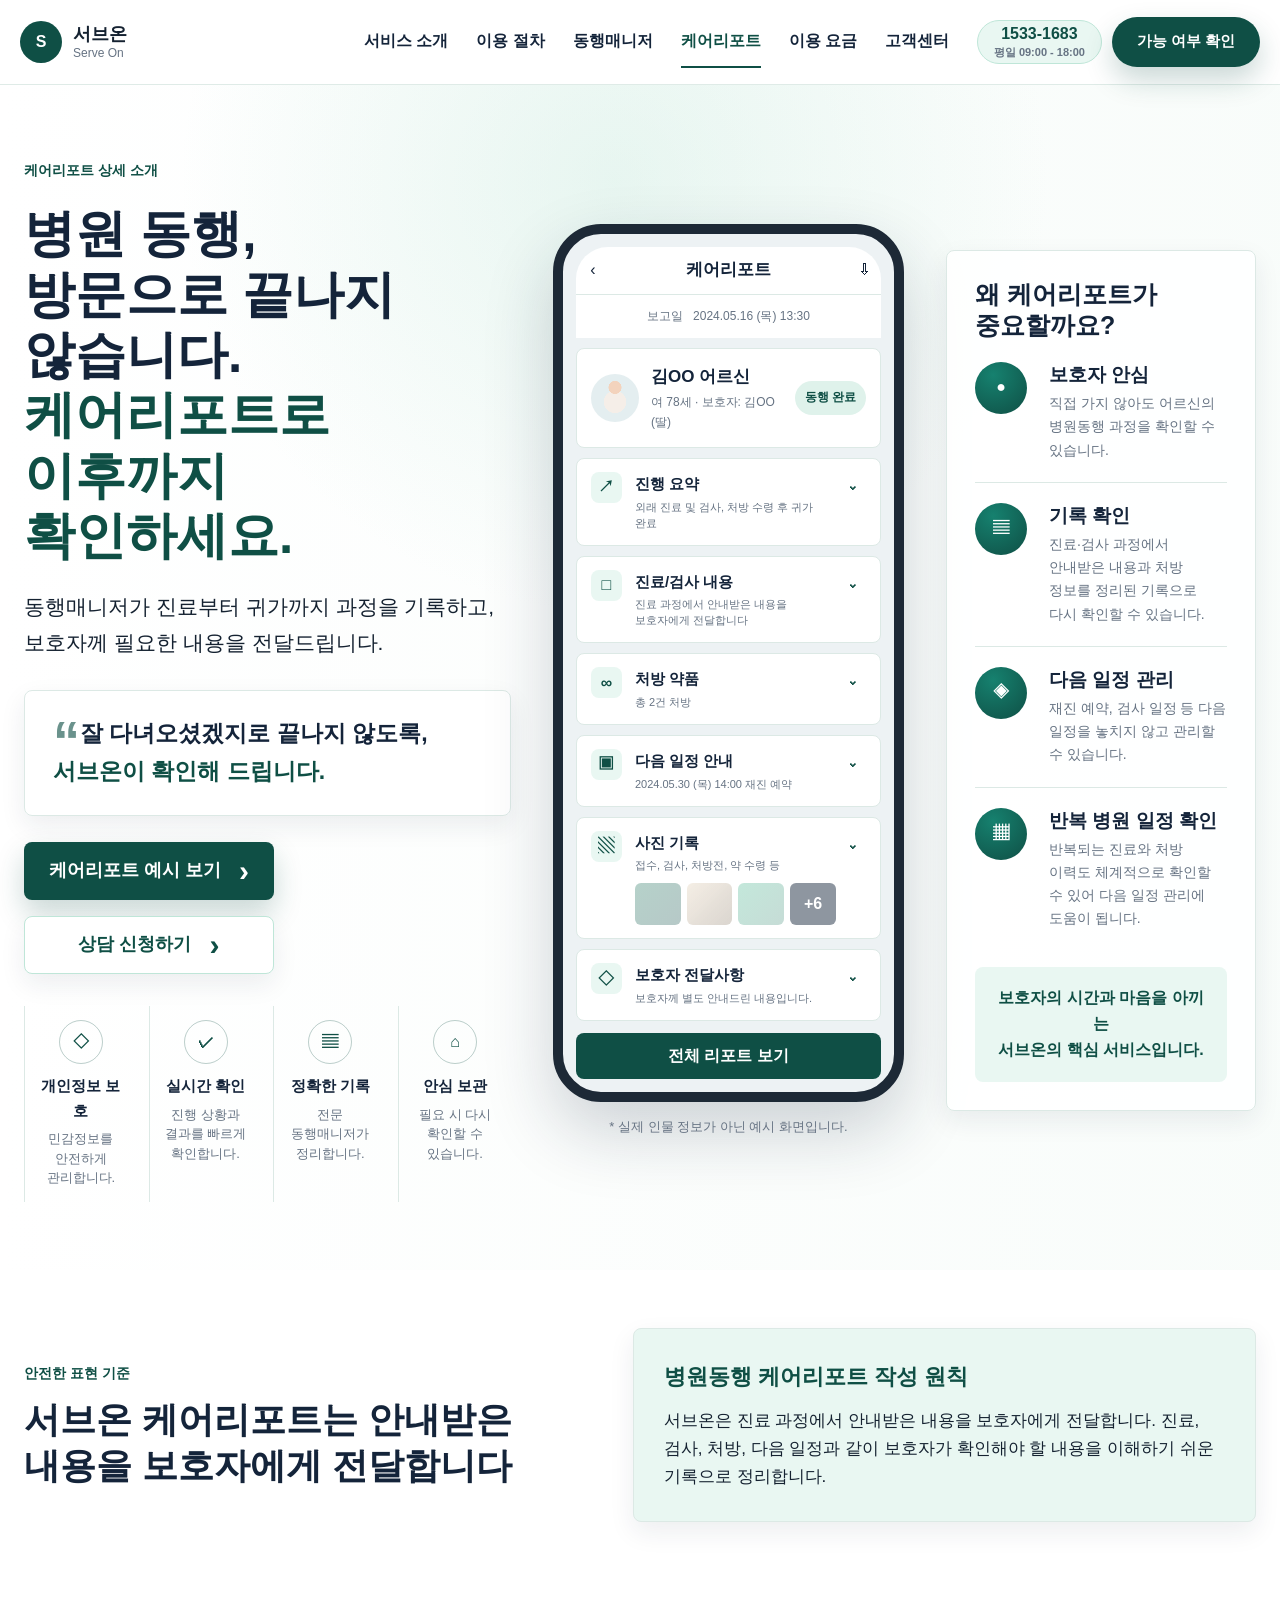
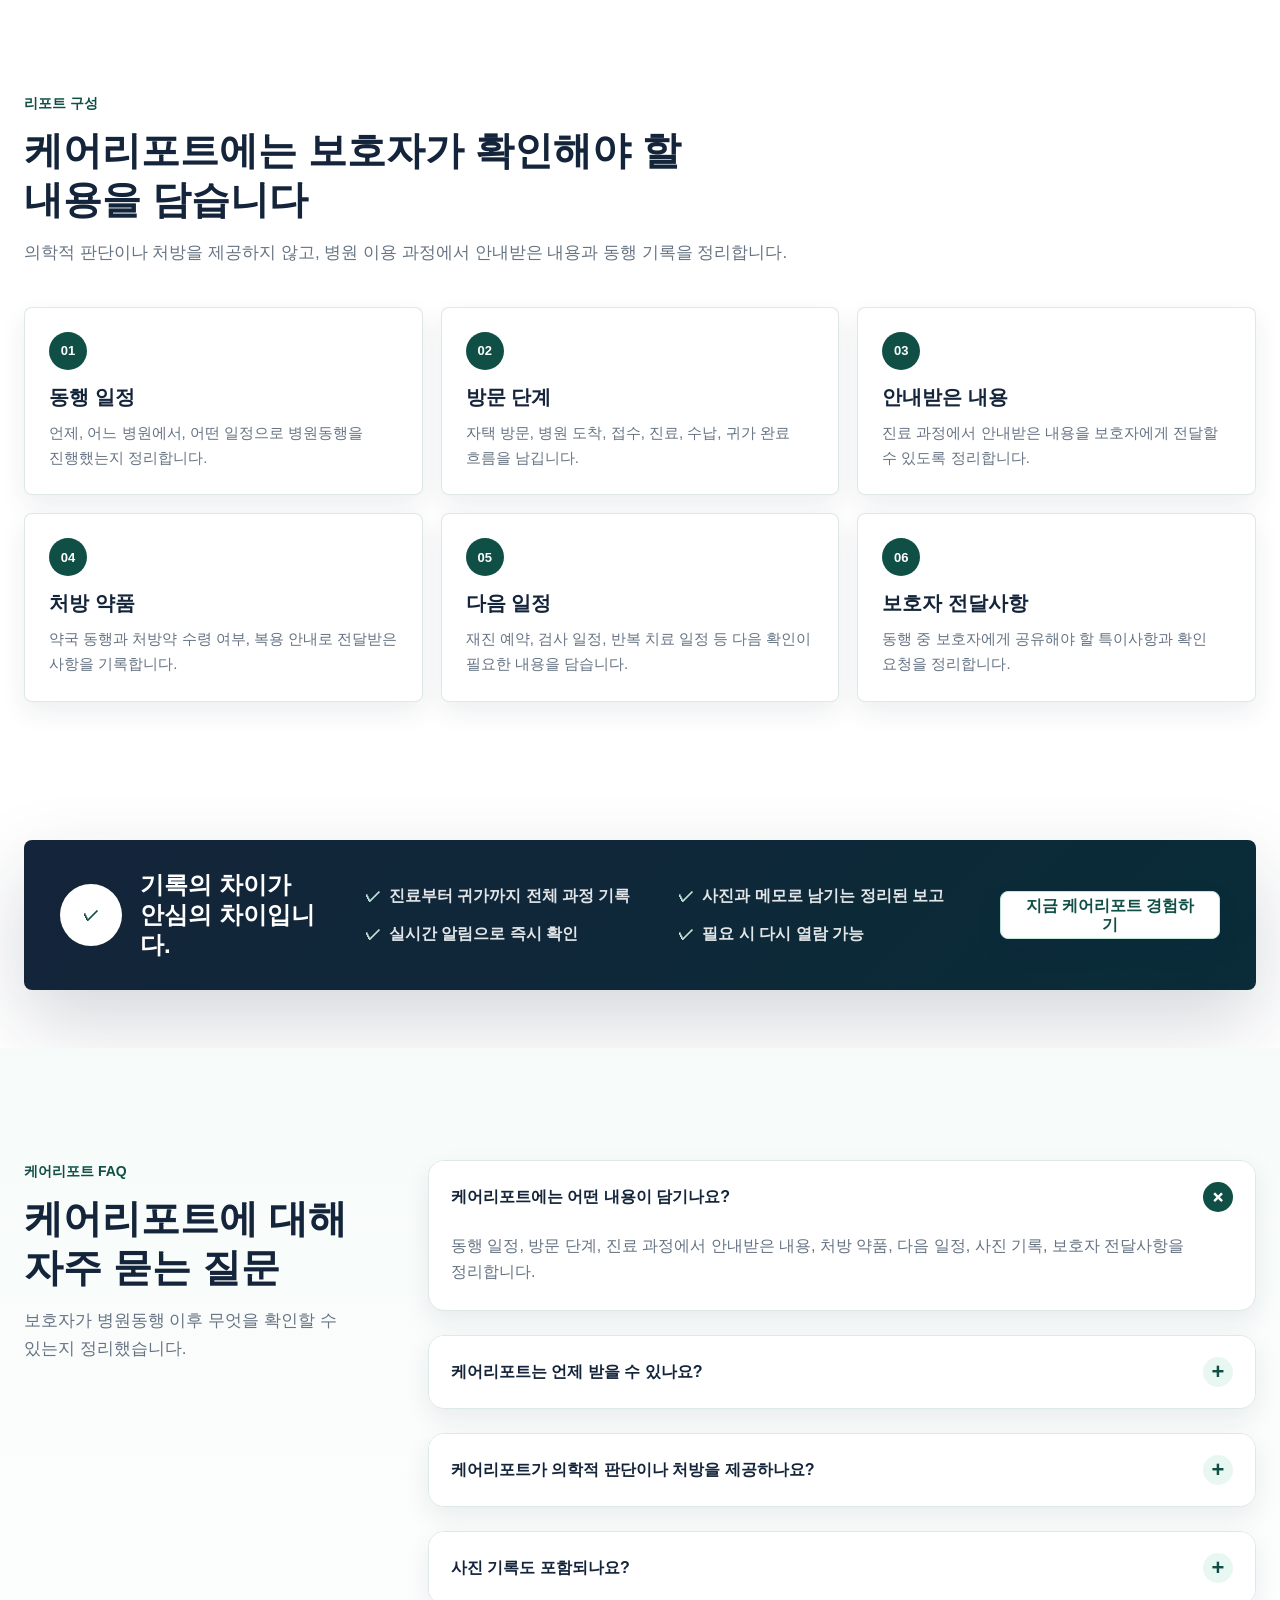
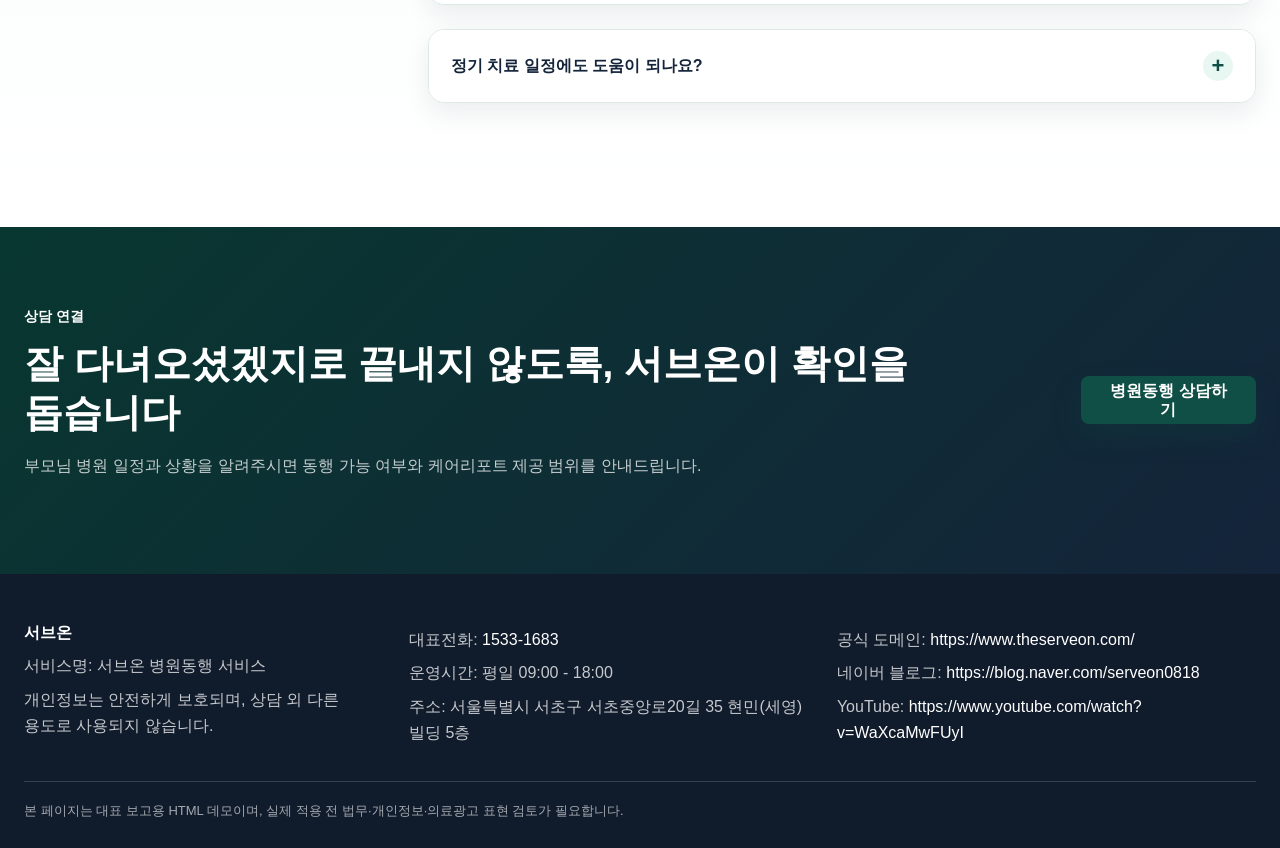
==== commit f798fda0: "Polish final SEO and accessibility fixes" ====
--- a/care-report.html
+++ b/care-report.html
@@ -8,7 +8,7 @@
   <link rel="icon" type="image/svg+xml" href="favicon.svg">
   <meta property="og:type" content="website"><meta property="og:title" content="서브온 케어리포트 | 보호자가 확인할 수 있는 병원동행"><meta property="og:description" content="병원동행 케어리포트로 진행 요약, 진료 과정에서 안내받은 내용, 다음 일정과 보호자 전달사항을 확인할 수 있도록 돕습니다."><meta property="og:url" content="https://www.theserveon.com/care-report.html"><meta property="og:image" content="https://www.theserveon.com/assets/serveon-hero.jpg">
   <link rel="stylesheet" href="styles.css"><script type="application/ld+json">{"@context":"https://schema.org","@graph":[{"@type":"Organization","name":"서브온","alternateName":"서브온 병원동행","url":"https://www.theserveon.com/","telephone":"+82-1533-1683","sameAs":["https://blog.naver.com/serveon0818","https://www.youtube.com/watch?v=WaXcaMwFUyI"]},{"@type":"LocalBusiness","@id":"https://www.theserveon.com/#localbusiness","name":"서브온","alternateName":"서브온 병원동행","url":"https://www.theserveon.com/","telephone":"+82-1533-1683","address":{"@type":"PostalAddress","streetAddress":"서초중앙로20길 35 현민(세영)빌딩 5층","addressLocality":"서초구","addressRegion":"서울특별시","addressCountry":"KR"},"areaServed":"대한민국","openingHours":"Mo-Fr 09:00-18:00"},{"@type":"Service","name":"서브온 케어리포트","serviceType":"병원동행 케어리포트","provider":{"@type":"Organization","name":"서브온"},"areaServed":"대한민국","description":"병원동행 후 진행 요약, 진료 및 검사 과정에서 안내받은 내용, 처방 약품, 다음 일정, 사진 기록, 보호자 전달사항을 정리해 보호자가 확인할 수 있도록 돕는 서비스"}]}</script>
-  <script type="application/ld+json">{"@context":"https://schema.org","@type":"FAQPage","mainEntity":[{"@type":"Question","name":"케어리포트에는 어떤 내용이 담기나요?","acceptedAnswer":{"@type":"Answer","text":"동행 일정, 방문 단계, 진료 과정에서 안내받은 내용, 처방 약품, 다음 일정, 사진 기록, 보호자 전달사항을 정리합니다."}},{"@type":"Question","name":"케어리포트는 언제 받을 수 있나요?","acceptedAnswer":{"@type":"Answer","text":"동행 종료 후 진행 요약과 확인 내용을 정리해 보호자에게 전달합니다. 전달 방식과 시점은 상담 시 안내합니다."}},{"@type":"Question","name":"케어리포트가 진단이나 처방을 제공하나요?","acceptedAnswer":{"@type":"Answer","text":"아닙니다. 케어리포트는 진단이나 처방을 제공하지 않고, 병원 이용 과정에서 안내받은 내용과 동행 기록을 보호자에게 전달합니다."}},{"@type":"Question","name":"사진 기록도 포함되나요?","acceptedAnswer":{"@type":"Answer","text":"상담과 동행 조건에 따라 접수, 검사, 처방전, 약 수령 등 보호자가 확인해야 할 사진 기록을 포함할 수 있습니다."}},{"@type":"Question","name":"정기 치료 일정에도 도움이 되나요?","acceptedAnswer":{"@type":"Answer","text":"항암, 투석, 재활처럼 반복되는 일정에서는 방문 단계와 다음 일정을 기록해 보호자가 이후 일정을 확인하는 데 도움이 됩니다."}}]}</script>
+  <script type="application/ld+json">{"@context":"https://schema.org","@type":"FAQPage","mainEntity":[{"@type":"Question","name":"케어리포트에는 어떤 내용이 담기나요?","acceptedAnswer":{"@type":"Answer","text":"동행 일정, 방문 단계, 진료 과정에서 안내받은 내용, 처방 약품, 다음 일정, 사진 기록, 보호자 전달사항을 정리합니다."}},{"@type":"Question","name":"케어리포트는 언제 받을 수 있나요?","acceptedAnswer":{"@type":"Answer","text":"동행 종료 후 진행 요약과 확인 내용을 정리해 보호자에게 전달합니다. 전달 방식과 시점은 상담 시 안내합니다."}},{"@type":"Question","name":"케어리포트가 의학적 판단이나 처방을 제공하나요?","acceptedAnswer":{"@type":"Answer","text":"아닙니다. 케어리포트는 의학적 판단이나 처방을 제공하지 않고, 병원 이용 과정에서 안내받은 내용과 동행 기록을 보호자에게 전달합니다."}},{"@type":"Question","name":"사진 기록도 포함되나요?","acceptedAnswer":{"@type":"Answer","text":"상담과 동행 조건에 따라 접수, 검사, 처방전, 약 수령 등 보호자가 확인해야 할 사진 기록을 포함할 수 있습니다."}},{"@type":"Question","name":"정기 치료 일정에도 도움이 되나요?","acceptedAnswer":{"@type":"Answer","text":"항암, 투석, 재활처럼 반복되는 일정에서는 방문 단계와 다음 일정을 기록해 보호자가 이후 일정을 확인하는 데 도움이 됩니다."}}]}</script>
 </head>
 <body>
   <a class="skip-link" href="#main">본문 바로가기</a>
@@ -87,7 +87,7 @@
         <div class="section-heading">
           <p class="eyebrow">리포트 구성</p>
           <h2>케어리포트에는 보호자가 확인해야 할 내용을 담습니다</h2>
-          <p>진단이나 처방을 제공하지 않고, 병원 이용 과정에서 안내받은 내용과 동행 기록을 정리합니다.</p>
+          <p>의학적 판단이나 처방을 제공하지 않고, 병원 이용 과정에서 안내받은 내용과 동행 기록을 정리합니다.</p>
         </div>
         <div class="care-report-items-grid">
           <article><span aria-hidden="true">01</span><h3>동행 일정</h3><p>언제, 어느 병원에서, 어떤 일정으로 병원동행을 진행했는지 정리합니다.</p></article>
@@ -123,7 +123,7 @@
         <div class="faq-list">
           <article class="faq-item is-open"><button type="button" aria-expanded="true">케어리포트에는 어떤 내용이 담기나요?</button><div class="faq-panel"><p>동행 일정, 방문 단계, 진료 과정에서 안내받은 내용, 처방 약품, 다음 일정, 사진 기록, 보호자 전달사항을 정리합니다.</p></div></article>
           <article class="faq-item"><button type="button" aria-expanded="false">케어리포트는 언제 받을 수 있나요?</button><div class="faq-panel"><p>동행 종료 후 진행 요약과 확인 내용을 정리해 보호자에게 전달합니다. 전달 방식과 시점은 상담 시 안내합니다.</p></div></article>
-          <article class="faq-item"><button type="button" aria-expanded="false">케어리포트가 진단이나 처방을 제공하나요?</button><div class="faq-panel"><p>아닙니다. 케어리포트는 진단이나 처방을 제공하지 않고, 병원 이용 과정에서 안내받은 내용과 동행 기록을 보호자에게 전달합니다.</p></div></article>
+          <article class="faq-item"><button type="button" aria-expanded="false">케어리포트가 의학적 판단이나 처방을 제공하나요?</button><div class="faq-panel"><p>아닙니다. 케어리포트는 의학적 판단이나 처방을 제공하지 않고, 병원 이용 과정에서 안내받은 내용과 동행 기록을 보호자에게 전달합니다.</p></div></article>
           <article class="faq-item"><button type="button" aria-expanded="false">사진 기록도 포함되나요?</button><div class="faq-panel"><p>상담과 동행 조건에 따라 접수, 검사, 처방전, 약 수령 등 보호자가 확인해야 할 사진 기록을 포함할 수 있습니다.</p></div></article>
           <article class="faq-item"><button type="button" aria-expanded="false">정기 치료 일정에도 도움이 되나요?</button><div class="faq-panel"><p>항암, 투석, 재활처럼 반복되는 일정에서는 방문 단계와 다음 일정을 기록해 보호자가 이후 일정을 확인하는 데 도움이 됩니다.</p></div></article>
         </div>
@@ -141,6 +141,6 @@
       </div>
     </section>
   </main>
-  <footer class="site-footer"><div class="container footer-grid"><div><strong>서브온</strong><p>서비스명: 서브온 병원동행 서비스</p><p>개인정보는 안전하게 보호되며, 상담 외 다른 용도로 사용되지 않습니다.</p></div><address><p>대표전화: <a href="tel:1533-1683">1533-1683</a></p><p>운영시간: 평일 09:00 - 18:00</p><p>주소: 서울특별시 서초구 서초중앙로20길 35 현민(세영)빌딩 5층</p></address><div><p>공식 도메인: <a href="https://www.theserveon.com/">https://www.theserveon.com/</a></p><p>네이버 블로그: <a href="https://blog.naver.com/serveon0818">https://blog.naver.com/serveon0818</a></p><p>YouTube: <a href="https://www.youtube.com/watch?v=WaXcaMwFUyI">https://www.youtube.com/watch?v=WaXcaMwFUyI</a></p></div></div><p class="footer-note">본 페이지는 대표 보고용 HTML 데모이며, 실제 적용 전 법무·개인정보·의료광고 표현 검토가 필요합니다.</p></footer><script src="script.js"></script>
+  <footer class="site-footer"><div class="container footer-grid"><div><strong>서브온</strong><p>서비스명: 서브온 병원동행 서비스</p><p>개인정보는 안전하게 보호되며, 상담 외 다른 용도로 사용되지 않습니다.</p></div><address><p>대표전화: <a href="tel:1533-1683">1533-1683</a></p><p>운영시간: 평일 09:00 - 18:00</p><p>주소: 서울특별시 서초구 서초중앙로20길 35 현민(세영)빌딩 5층</p></address><div><p>공식 도메인: <a href="https://www.theserveon.com/" target="_blank" rel="noopener noreferrer">https://www.theserveon.com/</a></p><p>네이버 블로그: <a href="https://blog.naver.com/serveon0818" target="_blank" rel="noopener noreferrer">https://blog.naver.com/serveon0818</a></p><p>YouTube: <a href="https://www.youtube.com/watch?v=WaXcaMwFUyI" target="_blank" rel="noopener noreferrer">https://www.youtube.com/watch?v=WaXcaMwFUyI</a></p></div></div><p class="footer-note">본 페이지는 대표 보고용 HTML 데모이며, 실제 적용 전 법무·개인정보·의료광고 표현 검토가 필요합니다.</p></footer><script src="script.js"></script>
 </body>
 </html>
--- a/styles.css
+++ b/styles.css
@@ -1832,6 +1832,7 @@
 }
 
 .process-visual {
+  container-type: inline-size;
   position: relative;
   min-height: 610px;
   overflow: hidden;
@@ -1871,7 +1872,8 @@
 }
 
 .assurance-card strong {
-  font-size: 26px;
+  font-size: clamp(16px, 7.3cqw, 26px);
+  word-break: keep-all;
 }
 
 .assurance-card span {
@@ -4499,6 +4501,24 @@
   margin-top: 22px;
 }
 
+.consultation-form .form-consent {
+  display: flex;
+  align-items: flex-start;
+  gap: 10px;
+  margin-top: 18px;
+  color: var(--muted);
+  font-size: 13px;
+  font-weight: 700;
+  line-height: 1.55;
+}
+
+.consultation-form .form-consent input {
+  width: 18px;
+  min-height: 18px;
+  margin-top: 2px;
+  flex: 0 0 auto;
+}
+
 .consultation-form .btn {
   margin-top: 24px;
 }
@@ -4673,629 +4693,1383 @@
   }
 }
 
-/* Homepage first-screen revision */
-.hero {
-  padding: 48px 0 0;
+/* =========================================================
+   Homepage premium redesign (2026-07-10)
+   모든 hp- 프리픽스 클래스는 index.html 전용이며, 다른 페이지의
+   기존 클래스(need-grid, faq-list 등)와 충돌하지 않도록 새 이름을
+   사용했다. site-header/footer 기본 톤, .faq-item, .text-link,
+   .container 폭은 사이트 전체에 적용되는 안전한 개선이라 공용
+   클래스를 그대로 다듬었다.
+   ========================================================= */
+
+:root {
+  --ivory: #faf6ec;
+  --radius-lg: 20px;
+  --radius-xl: 28px;
+  --shadow-card: 0 18px 44px rgba(20, 36, 58, 0.10);
+}
+
+.container {
+  width: min(1280px, calc(100% - 48px));
+}
+
+.header-phone {
+  border-radius: 999px;
+  border-color: var(--mint-strong);
+  background: var(--mint);
+}
+
+.header-cta {
+  border-radius: 999px;
+}
+
+/* 데스크톱 전용 헤더 프리미엄 톤. 820px 이하는 기존 모바일 드롭다운/
+   축약 CTA 규칙(위쪽 @media (max-width: 820px) 블록)을 그대로 쓴다. */
+@media (min-width: 821px) {
+  .header-inner {
+    width: min(1280px, calc(100% - 40px));
+    min-height: 84px;
+    gap: 28px;
+  }
+
+  .primary-nav {
+    gap: 28px;
+    font-size: 15.5px;
+  }
+
+  .header-phone {
+    min-height: 44px;
+    padding: 0 16px;
+  }
+
+  .header-cta {
+    min-height: 50px;
+    padding: 0 24px;
+    font-size: 14.5px;
+  }
+}
+
+.hp-sprite {
+  position: absolute;
+  width: 0;
+  height: 0;
   overflow: hidden;
+}
+
+.hp-ico {
+  width: 18px;
+  height: 18px;
+  flex-shrink: 0;
+  fill: none;
+  stroke: currentColor;
+  vertical-align: -0.18em;
+}
+
+.text-link {
+  font-size: 15px;
+}
+
+/* ---------- Hero ---------- */
+
+.hp-hero {
+  position: relative;
+  padding: 56px 0 128px;
   background:
-    linear-gradient(90deg, rgba(255, 255, 255, 0.98) 0%, rgba(255, 255, 255, 0.94) 40%, rgba(248, 242, 231, 0.72) 73%, rgba(240, 248, 244, 0.82) 100%),
-    radial-gradient(circle at 76% 36%, rgba(225, 209, 181, 0.38), transparent 34%),
-    radial-gradient(circle at 55% 42%, rgba(191, 230, 216, 0.32), transparent 32%);
-}
-
-.hero-shell {
-  width: min(1500px, calc(100% - 104px));
-  min-height: 600px;
-  grid-template-columns: minmax(640px, 0.86fr) minmax(620px, 1.14fr);
-  gap: 24px;
-  align-items: stretch;
-}
-
-.hero-copy {
-  align-self: center;
-  padding: 8px 0 64px;
-}
-
-.hero-copy .eyebrow {
-  display: flex;
+    linear-gradient(180deg, #ffffff 0%, var(--ivory) 58%, var(--mint) 100%);
+}
+
+.hp-hero-shell {
+  display: grid;
+  grid-template-columns: minmax(400px, 0.86fr) minmax(440px, 1.14fr);
+  gap: 56px;
   align-items: center;
-  gap: 10px;
-  margin-bottom: 26px;
-  color: #23382f;
-  font-size: 19px;
-  font-weight: 850;
-  letter-spacing: 0;
-}
-
-.hero-copy .eyebrow span {
-  display: grid;
-  place-items: center;
-  width: 30px;
-  height: 30px;
-  border: 2px solid var(--green);
-  border-radius: 50%;
-  color: var(--green);
-  font-size: 15px;
-}
-
-.hero-lead {
-  max-width: 700px;
-  margin: 0 0 28px;
-  color: #223227;
-  font-size: clamp(50px, 3.95vw, 64px);
-  line-height: 1.18;
-  font-weight: 950;
-  letter-spacing: 0;
-}
-
-.hero-subcopy {
-  max-width: 650px;
-  margin: 0 0 24px;
-  color: #1c2c26;
-  font-size: clamp(28px, 2.15vw, 40px);
-  line-height: 1.35;
-  font-weight: 650;
-  letter-spacing: 0;
-}
-
-.hero-subcopy span {
+}
+
+.hp-hero-eyebrow {
+  display: inline-flex;
+  align-items: center;
+  gap: 9px;
+  margin: 0 0 22px;
+  padding: 8px 16px 8px 12px;
+  border-radius: 999px;
+  background: var(--mint);
+  color: var(--green-dark);
+  font-size: 14.5px;
+  font-weight: 800;
+}
+
+.hp-hero-lead {
+  margin: 0 0 20px;
+  color: var(--green-dark);
+  font-size: clamp(38px, 4.4vw, 64px);
+  line-height: 1.14;
+  font-weight: 900;
+  letter-spacing: -0.01em;
+}
+
+.hp-hero-subcopy {
+  margin: 0 0 22px;
+  color: var(--navy);
+  font-size: clamp(21px, 2.1vw, 31px);
+  line-height: 1.42;
+  font-weight: 750;
+}
+
+.hp-hero-subcopy span {
   color: var(--green);
   font-weight: 900;
 }
 
-.hero-description {
-  max-width: 630px;
-  margin: 0 0 38px;
-  color: #263a35;
+.hp-hero-desc {
+  max-width: 540px;
+  margin: 0 0 36px;
+  color: #3d4d47;
+  font-size: 17.5px;
+  line-height: 1.8;
+}
+
+.hp-hero-actions {
+  display: flex;
+  flex-wrap: wrap;
+  gap: 16px;
+}
+
+.hp-btn-lg {
+  min-height: 58px;
+  padding: 0 28px;
+  border-radius: 14px;
+  gap: 10px;
   font-size: 17px;
-  line-height: 1.78;
-  word-break: keep-all;
-}
-
-.hero-actions {
-  gap: 18px;
-}
-
-.hero-actions .btn {
-  min-width: 260px;
-  min-height: 58px;
-  border-radius: 8px;
-  font-size: 18px;
-}
-
-.hero-actions .btn span {
-  display: inline-grid;
-  place-items: center;
-  width: 22px;
-  height: 22px;
-  margin-right: 8px;
-  border-radius: 50%;
-  background: rgba(255, 255, 255, 0.18);
-  color: inherit;
-  font-size: 10px;
-}
-
-.hero-actions .btn-secondary span {
-  background: #ffe500;
-  color: #2f2a00;
-}
-
-.hero-actions .btn::after {
-  content: none;
-}
-
-.hero-photo-card {
-  min-height: 600px;
-  align-self: stretch;
-  display: flex;
-  align-items: flex-end;
-  justify-content: flex-end;
-  padding-right: 300px;
-  isolation: isolate;
-}
-
-.hero-photo-card::before {
-  content: "";
+}
+
+.hp-hero-visual {
+  position: relative;
+}
+
+.hp-hero-photo {
+  position: relative;
+  width: 68%;
+  aspect-ratio: 4 / 4.5;
+  border-radius: var(--radius-xl);
+  overflow: hidden;
+  box-shadow: var(--shadow-lg);
+  background: var(--mint);
+}
+
+.hp-hero-photo img {
+  display: block;
+  width: 100%;
+  height: 100%;
+  object-fit: cover;
+  object-position: top center;
+}
+
+.hp-hero-phone {
   position: absolute;
-  inset: 0 auto 0 -160px;
-  z-index: 1;
-  width: 360px;
-  pointer-events: none;
-  background: linear-gradient(90deg, rgba(255, 255, 255, 0.96), rgba(255, 255, 255, 0));
-}
-
-.hero-photo-card img {
-  position: relative;
-  z-index: 0;
-  width: min(620px, 100%);
-  min-height: 0;
-  height: 600px;
-  margin-left: auto;
-  border-radius: 0;
-  box-shadow: none;
-  object-fit: contain;
-  object-position: center bottom;
-}
-
-.hero-status {
-  right: 22px;
-  top: 92px;
-  bottom: auto;
+  top: -32px;
+  right: -20px;
   z-index: 3;
-  width: 260px;
-}
-
-.hero-phone-mockup {
-  position: relative;
-  min-height: 438px;
-  padding: 22px 18px 18px;
-  border: 9px solid #222832;
-  border-radius: 34px;
+  width: 224px;
+  padding: 18px 16px 20px;
+  border-radius: 22px;
   background: #fff;
-  box-shadow: 0 28px 72px rgba(20, 36, 58, 0.24);
-}
-
-.phone-status-row {
+  box-shadow: var(--shadow-lg);
+  border: 1px solid rgba(20, 36, 58, 0.06);
+}
+
+.hp-phone-status {
   display: flex;
   justify-content: space-between;
+  margin-bottom: 10px;
+  color: var(--ink);
+  font-size: 10px;
+  font-weight: 800;
+}
+
+.hp-phone-status-dark {
+  color: rgba(255, 255, 255, 0.86);
+}
+
+.hp-phone-title {
+  display: block;
+  color: var(--navy);
+  font-size: 16px;
+  font-weight: 900;
+}
+
+.hp-hero-phone .hp-phone-title,
+.hp-hero-phone .hp-phone-date {
+  color: var(--navy);
+}
+
+.hp-phone-date {
+  display: block;
+  margin: 3px 0 12px;
+  color: var(--green);
+  font-size: 10.5px;
+  font-weight: 800;
+}
+
+.hp-phone-steps {
+  display: grid;
+  grid-template-columns: repeat(5, 1fr);
+  gap: 4px;
   margin-bottom: 14px;
-  color: var(--ink);
-  font-size: 11px;
-  font-weight: 900;
-}
-
-.hero-phone-mockup > strong {
-  display: block;
-  margin-bottom: 6px;
-  color: var(--navy);
-  font-size: 17px;
-  font-weight: 950;
-}
-
-.hero-phone-mockup > small {
-  display: block;
-  margin-bottom: 16px;
-  color: var(--green);
-  font-size: 11px;
-  font-weight: 850;
-}
-
-.phone-step-row {
-  display: grid;
-  grid-template-columns: repeat(5, 1fr);
-  gap: 6px;
-  margin-bottom: 18px;
-}
-
-.phone-step-row span {
+}
+
+.hp-phone-steps span {
   position: relative;
-  padding-top: 31px;
+  padding-top: 26px;
   color: #2d463f;
-  font-size: 10px;
-  font-weight: 850;
+  font-size: 8.6px;
+  font-weight: 800;
   text-align: center;
 }
 
-.phone-step-row span::before {
+.hp-phone-steps span::before {
   content: "✓";
   position: absolute;
   left: 50%;
   top: 0;
   display: grid;
+  width: 19px;
+  height: 19px;
   place-items: center;
-  width: 24px;
-  height: 24px;
   border-radius: 50%;
   background: var(--mint);
   color: var(--green);
+  font-size: 10px;
   transform: translateX(-50%);
 }
 
-.hero-phone-mockup dl {
-  display: grid;
+.hp-phone-facts {
+  display: grid;
+  gap: 6px;
+  margin: 0 0 12px;
+}
+
+.hp-phone-facts div {
+  display: grid;
+  grid-template-columns: 56px 1fr;
   gap: 8px;
-  margin: 0 0 16px;
-}
-
-.hero-phone-mockup dl div {
-  display: grid;
-  grid-template-columns: 68px 1fr;
-  gap: 10px;
+  font-size: 10.5px;
   color: #33423d;
-  font-size: 12px;
-}
-
-.hero-phone-mockup dt {
+}
+
+.hp-phone-facts dt {
   color: var(--muted);
-  font-weight: 850;
-}
-
-.hero-phone-mockup dd {
+  font-weight: 800;
+}
+
+.hp-phone-facts dd {
   margin: 0;
-  font-weight: 850;
-}
-
-.phone-route-map {
+  font-weight: 800;
+}
+
+.hp-phone-map {
   position: relative;
-  height: 92px;
-  border-radius: 12px;
+  height: 62px;
+  border-radius: 10px;
   overflow: hidden;
   background:
-    linear-gradient(135deg, rgba(15, 79, 69, 0.1), transparent 32%),
-    repeating-linear-gradient(45deg, rgba(20, 36, 58, 0.08) 0 1px, transparent 1px 17px),
+    repeating-linear-gradient(45deg, rgba(20, 36, 58, 0.06) 0 1px, transparent 1px 14px),
     #edf3ef;
 }
 
-.phone-route-map::before {
+.hp-phone-map i {
+  position: absolute;
+  width: 9px;
+  height: 9px;
+  border: 2px solid var(--green);
+  border-radius: 50%;
+  background: #fff;
+}
+
+.hp-phone-map i:nth-child(1) { left: 12px; top: 38px; }
+.hp-phone-map i:nth-child(2) { left: 58px; top: 20px; }
+.hp-phone-map i:nth-child(3) { right: 14px; top: 30px; }
+
+.hp-hero-float {
+  position: absolute;
+  left: -22px;
+  bottom: 30px;
+  z-index: 4;
+  display: flex;
+  gap: 12px;
+  width: 258px;
+  padding: 16px 18px;
+  border-radius: 18px;
+  background: #fff;
+  box-shadow: var(--shadow-lg);
+  border: 1px solid rgba(20, 36, 58, 0.06);
+}
+
+.hp-hero-float-icon {
+  display: grid;
+  flex-shrink: 0;
+  width: 34px;
+  height: 34px;
+  place-items: center;
+  border-radius: 50%;
+  background: var(--mint);
+  color: var(--green);
+}
+
+.hp-hero-float strong {
+  display: block;
+  margin-bottom: 4px;
+  color: var(--green-dark);
+  font-size: 13.5px;
+  font-weight: 900;
+}
+
+.hp-hero-float p {
+  margin: 0;
+  color: var(--muted);
+  font-size: 12px;
+  line-height: 1.5;
+}
+
+/* ---------- Stats card ---------- */
+
+.hp-stats-wrap {
+  position: relative;
+  z-index: 5;
+  margin-top: -64px;
+}
+
+.hp-stats-card {
+  display: grid;
+  grid-template-columns: repeat(3, 1fr);
+  padding: 10px;
+  border-radius: var(--radius-xl);
+  background: #fff;
+  box-shadow: var(--shadow-lg);
+}
+
+.hp-stats-card > div {
+  padding: 26px 16px;
+  border-right: 1px solid var(--line);
+  text-align: center;
+}
+
+.hp-stats-card > div:last-child {
+  border-right: 0;
+}
+
+.hp-stats-icon {
+  display: grid;
+  width: 46px;
+  height: 46px;
+  margin: 0 auto 12px;
+  place-items: center;
+  border-radius: 50%;
+  background: var(--mint);
+  color: var(--green);
+}
+
+.hp-stats-icon .hp-ico {
+  width: 22px;
+  height: 22px;
+}
+
+.hp-stats-card strong {
+  display: block;
+  color: var(--green-dark);
+  font-size: 32px;
+  font-weight: 900;
+}
+
+.hp-stats-card strong em {
+  margin-left: 2px;
+  color: var(--muted);
+  font-size: 16px;
+  font-style: normal;
+  font-weight: 700;
+}
+
+.hp-stats-card > div > span {
+  display: block;
+  margin-top: 4px;
+  color: var(--muted);
+  font-size: 14px;
+  font-weight: 700;
+}
+
+/* ---------- Trust badge bar ---------- */
+
+.hp-badges {
+  margin-top: 18px;
+  padding: 20px 0;
+  background: var(--ivory);
+  border-top: 1px solid var(--line);
+  border-bottom: 1px solid var(--line);
+}
+
+.hp-badges-row {
+  display: flex;
+  flex-wrap: wrap;
+  justify-content: center;
+  row-gap: 10px;
+}
+
+.hp-badges-row div {
+  position: relative;
+  display: flex;
+  align-items: center;
+  gap: 9px;
+  padding: 6px 22px;
+  color: var(--navy);
+  font-size: 14px;
+  font-weight: 800;
+}
+
+.hp-badges-row div .hp-ico {
+  color: var(--green);
+}
+
+.hp-badges-row div:not(:first-child)::before {
   content: "";
   position: absolute;
-  left: 26px;
-  right: 24px;
-  top: 52px;
-  height: 3px;
-  background: var(--green);
-  transform: rotate(-17deg);
-}
-
-.phone-route-map i {
+  left: 0;
+  top: 50%;
+  width: 1px;
+  height: 18px;
+  background: var(--line);
+  transform: translateY(-50%);
+}
+
+/* ---------- Split section shell (proof / situations) ---------- */
+
+.hp-proof-grid,
+.hp-situations-grid {
+  display: grid;
+  grid-template-columns: 0.86fr 1.6fr;
+  gap: 56px;
+  align-items: start;
+}
+
+.hp-proof-intro h2,
+.hp-situations-intro h2 {
+  font-size: 34px;
+  line-height: 1.28;
+}
+
+.hp-proof-intro p,
+.hp-situations-intro p {
+  margin: 16px 0 24px;
+  color: var(--muted);
+  font-size: 16.5px;
+  line-height: 1.6;
+}
+
+.hp-proof-cards {
+  display: grid;
+  grid-template-columns: repeat(3, 1fr);
+  gap: 22px;
+}
+
+.hp-proof-card {
+  padding: 30px 26px;
+  border: 1px solid var(--line);
+  border-radius: var(--radius-lg);
+  background: #fff;
+  box-shadow: var(--shadow-card);
+  transition: transform 0.2s ease, box-shadow 0.2s ease;
+}
+
+.hp-proof-card:hover {
+  transform: translateY(-4px);
+  box-shadow: var(--shadow-md);
+}
+
+.hp-proof-icon {
+  display: grid;
+  width: 52px;
+  height: 52px;
+  margin-bottom: 18px;
+  place-items: center;
+  border-radius: 14px;
+  background: var(--mint);
+  color: var(--green);
+}
+
+.hp-proof-icon .hp-ico {
+  width: 26px;
+  height: 26px;
+}
+
+.hp-proof-card h3 {
+  margin-bottom: 10px;
+  font-size: 18.5px;
+}
+
+.hp-proof-card p {
+  margin: 0;
+  color: var(--muted);
+  font-size: 14.5px;
+  line-height: 1.7;
+}
+
+/* ---------- Situations cards ---------- */
+
+.hp-situations-cards {
+  display: grid;
+  grid-template-columns: repeat(3, 1fr);
+  gap: 18px;
+}
+
+.hp-situations-cards article {
+  padding: 26px 22px;
+  border: 1px solid var(--line);
+  border-radius: var(--radius-lg);
+  background: #fff;
+  box-shadow: var(--shadow-sm);
+}
+
+.hp-situations-cards span {
+  display: grid;
+  width: 44px;
+  height: 44px;
+  margin-bottom: 14px;
+  place-items: center;
+  border-radius: 12px;
+  background: var(--mint);
+  color: var(--green);
+}
+
+.hp-situations-cards span .hp-ico {
+  width: 22px;
+  height: 22px;
+}
+
+.hp-situations-cards h3 {
+  margin-bottom: 8px;
+  font-size: 16.5px;
+}
+
+.hp-situations-cards p {
+  margin: 0;
+  color: var(--muted);
+  font-size: 14px;
+  line-height: 1.6;
+}
+
+/* ---------- Care report (dark, premium) ---------- */
+
+.hp-report {
+  position: relative;
+  padding: 108px 0;
+  background: linear-gradient(135deg, var(--navy) 0%, var(--green-dark) 62%, #05221c 100%);
+  color: #fff;
+}
+
+.hp-report-grid {
+  display: grid;
+  grid-template-columns: 0.92fr 0.72fr 0.86fr;
+  gap: 44px;
+  align-items: center;
+}
+
+.hp-report-eyebrow {
+  color: #8fe2c6;
+}
+
+.hp-report-copy h2 {
+  color: #fff;
+  font-size: clamp(28px, 2.8vw, 40px);
+  line-height: 1.28;
+}
+
+.hp-report-copy p {
+  margin: 18px 0 30px;
+  color: rgba(255, 255, 255, 0.78);
+  font-size: 16.5px;
+  line-height: 1.75;
+}
+
+.hp-btn-white {
+  display: inline-flex;
+  align-items: center;
+  gap: 8px;
+  min-height: 54px;
+  padding: 0 26px;
+  border-radius: 14px;
+  background: #fff;
+  color: var(--green-dark);
+  font-weight: 900;
+  box-shadow: 0 18px 36px rgba(0, 0, 0, 0.26);
+}
+
+.hp-report-visual {
+  display: flex;
+  justify-content: center;
+}
+
+.hp-report-phone {
+  width: 236px;
+  padding: 22px 18px;
+  border-radius: 30px;
+  background: rgba(255, 255, 255, 0.07);
+  border: 1px solid rgba(255, 255, 255, 0.16);
+  box-shadow: 0 30px 70px rgba(0, 0, 0, 0.32);
+  backdrop-filter: blur(8px);
+}
+
+.hp-report-phone .hp-phone-title {
+  color: #fff;
+}
+
+.hp-report-phone .hp-phone-date {
+  color: #8fe2c6;
+}
+
+.hp-report-thumbs {
+  display: grid;
+  grid-template-columns: repeat(3, 1fr);
+  gap: 8px;
+  margin: 14px 0;
+}
+
+.hp-report-thumbs i {
+  display: grid;
+  height: 44px;
+  place-items: center;
+  border-radius: 10px;
+  background: rgba(255, 255, 255, 0.1);
+  color: #8fe2c6;
+  font-style: normal;
+}
+
+.hp-phone-route-label {
+  display: flex;
+  align-items: center;
+  gap: 6px;
+  margin-bottom: 8px;
+  color: rgba(255, 255, 255, 0.86);
+  font-size: 11px;
+  font-weight: 800;
+}
+
+.hp-phone-map-dark {
+  background:
+    repeating-linear-gradient(45deg, rgba(255, 255, 255, 0.06) 0 1px, transparent 1px 14px),
+    rgba(255, 255, 255, 0.06);
+}
+
+.hp-phone-map-dark i {
+  border-color: #8fe2c6;
+  background: rgba(255, 255, 255, 0.9);
+}
+
+.hp-report-points {
+  display: grid;
+  gap: 22px;
+  margin: 0;
+  padding: 0;
+  list-style: none;
+}
+
+.hp-report-points li {
+  display: flex;
+  gap: 14px;
+  align-items: flex-start;
+}
+
+.hp-report-points span {
+  display: grid;
+  flex-shrink: 0;
+  width: 44px;
+  height: 44px;
+  place-items: center;
+  border-radius: 12px;
+  background: rgba(255, 255, 255, 0.12);
+  color: #8fe2c6;
+}
+
+.hp-report-points strong {
+  display: block;
+  margin-bottom: 4px;
+  color: #fff;
+  font-size: 16px;
+}
+
+.hp-report-points p {
+  margin: 0;
+  color: rgba(255, 255, 255, 0.72);
+  font-size: 13.5px;
+  line-height: 1.6;
+}
+
+/* ---------- Video ---------- */
+
+.hp-video-grid {
+  display: grid;
+  grid-template-columns: 0.85fr 1.15fr;
+  gap: 48px;
+  align-items: center;
+}
+
+.hp-video-frame {
+  position: relative;
+  aspect-ratio: 16 / 9;
+  border-radius: var(--radius-lg);
+  overflow: hidden;
+  box-shadow: var(--shadow-card);
+}
+
+.hp-video-frame iframe {
   position: absolute;
-  width: 13px;
-  height: 13px;
-  border: 3px solid var(--green);
+  inset: 0;
+  width: 100%;
+  height: 100%;
+  border: 0;
+}
+
+/* ---------- Process timeline ---------- */
+
+.hp-process-grid {
+  display: grid;
+  grid-template-columns: 0.6fr 1.5fr;
+  gap: 50px;
+  align-items: center;
+}
+
+.hp-process-steps {
+  position: relative;
+  display: flex;
+  gap: 6px;
+  list-style: none;
+  margin: 0;
+  padding: 0;
+}
+
+.hp-process-steps::before {
+  content: "";
+  position: absolute;
+  top: 38px;
+  left: 8%;
+  right: 8%;
+  height: 2px;
+  background: var(--line);
+  z-index: 0;
+}
+
+.hp-process-steps li {
+  position: relative;
+  z-index: 1;
+  flex: 1;
+  padding: 0 6px;
+  text-align: center;
+}
+
+.hp-process-num {
+  display: block;
+  margin-bottom: 6px;
+  color: var(--green);
+  font-size: 12.5px;
+  font-weight: 900;
+  letter-spacing: 0.02em;
+}
+
+.hp-process-icon {
+  display: grid;
+  width: 60px;
+  height: 60px;
+  margin: 0 auto 14px;
+  place-items: center;
   border-radius: 50%;
   background: #fff;
-}
-
-.phone-route-map i:nth-child(1) {
-  left: 24px;
-  top: 61px;
-}
-
-.phone-route-map i:nth-child(2) {
-  left: 96px;
-  top: 43px;
-}
-
-.phone-route-map i:nth-child(3) {
-  right: 28px;
-  top: 23px;
-}
-
-.hero-route-card {
+  border: 2px solid var(--mint-strong);
+  color: var(--green);
+}
+
+.hp-process-icon.is-last {
+  background: var(--green);
+  border-color: var(--green);
+  color: #fff;
+}
+
+.hp-process-icon .hp-ico {
+  width: 26px;
+  height: 26px;
+}
+
+.hp-process-steps strong {
+  display: block;
+  margin-bottom: 5px;
+  color: var(--navy);
+  font-size: 15px;
+}
+
+.hp-process-steps p {
+  margin: 0;
+  color: var(--muted);
+  font-size: 12.5px;
+  line-height: 1.5;
+}
+
+/* ---------- Pricing ---------- */
+
+.hp-pricing-heading {
+  max-width: none;
+}
+
+.hp-pricing-grid {
+  display: grid;
+  grid-template-columns: repeat(3, 1fr) 280px;
+  gap: 20px;
+  align-items: stretch;
+}
+
+.hp-pricing-card {
+  position: relative;
+  padding: 30px 26px;
+  border: 1px solid var(--line);
+  border-radius: var(--radius-lg);
+  background: #fff;
+  box-shadow: var(--shadow-sm);
+}
+
+.hp-pricing-card.is-featured {
+  border-color: var(--green);
+  box-shadow: var(--shadow-md);
+  transform: translateY(-8px);
+}
+
+.hp-pricing-badge {
   position: absolute;
-  left: -136px;
-  bottom: 22px;
-  width: 220px;
-  display: grid;
-  grid-template-columns: 42px 1fr;
-  gap: 6px 12px;
-  align-items: center;
-  padding: 18px;
-  border: 1px solid rgba(15, 79, 69, 0.14);
-  border-radius: 18px;
-  background: rgba(255, 255, 255, 0.95);
-  box-shadow: 0 16px 42px rgba(20, 36, 58, 0.16);
-}
-
-.hero-route-card span {
-  grid-row: span 2;
-  display: grid;
-  place-items: center;
-  width: 42px;
-  height: 42px;
-  border-radius: 50%;
+  top: -15px;
+  left: 50%;
+  padding: 6px 16px;
+  border-radius: 999px;
   background: var(--green);
   color: #fff;
   font-size: 12px;
-}
-
-.hero-route-card strong {
+  font-weight: 900;
+  white-space: nowrap;
+  transform: translateX(-50%);
+}
+
+.hp-pricing-card h3 {
+  font-size: 19px;
+}
+
+.hp-pricing-card h3 span {
+  color: var(--muted);
+  font-size: 13.5px;
+  font-weight: 700;
+}
+
+.hp-pricing-card > p {
+  margin: 8px 0 22px;
+  color: var(--muted);
+  font-size: 14px;
+}
+
+.hp-pricing-card strong {
+  display: block;
+  color: var(--green-dark);
+  font-size: 29px;
+  font-weight: 900;
+}
+
+.hp-pricing-card strong span {
+  margin-left: 2px;
+  color: var(--muted);
+  font-size: 15px;
+  font-weight: 700;
+}
+
+.hp-pricing-card small {
+  display: block;
+  margin-top: 10px;
+  color: var(--muted);
+  font-size: 12.5px;
+}
+
+.hp-pricing-note {
+  padding: 26px 24px;
+  border-radius: var(--radius-lg);
+  background: var(--mint);
+}
+
+.hp-pricing-note ul {
+  margin: 0 0 16px;
+  padding: 0;
+  list-style: none;
+}
+
+.hp-pricing-note li {
+  display: flex;
+  align-items: flex-start;
+  gap: 8px;
+  margin-bottom: 12px;
+  color: #1e352c;
+  font-size: 13.5px;
+  font-weight: 750;
+}
+
+.hp-pricing-note li .hp-ico {
   color: var(--green);
-  font-size: 15px;
-}
-
-.hero-route-card p {
+}
+
+/* ---------- FAQ premium polish (shared .faq-item, safe sitewide) ---------- */
+
+.faq-item {
+  border-radius: 16px;
+  border: 1px solid var(--line);
+  margin-bottom: 12px;
+  overflow: hidden;
+  background: #fff;
+}
+
+.faq-item button {
+  padding: 20px 52px 20px 22px;
+  font-size: 16px;
+  font-weight: 800;
+}
+
+.hp-faq-grid {
+  display: grid;
+  grid-template-columns: 0.68fr 1.5fr;
+  gap: 50px;
+  align-items: start;
+}
+
+.hp-faq-heading {
+  margin-bottom: 0;
+}
+
+.hp-faq-extra {
+  display: none;
+}
+
+.hp-faq-extra.is-open {
+  display: block;
+}
+
+.js-faq-toggle {
+  margin-top: 10px;
+  background: none;
+  border: 0;
+  cursor: pointer;
+  font-family: inherit;
+}
+
+/* ---------- Channels ---------- */
+
+.hp-channels-grid {
+  display: grid;
+  grid-template-columns: repeat(3, 1fr);
+  gap: 18px;
+}
+
+.hp-channels-grid a {
+  display: block;
+  padding: 24px 22px;
+  border: 1px solid var(--line);
+  border-radius: var(--radius-lg);
+  background: #fff;
+  box-shadow: var(--shadow-sm);
+  transition: transform 0.2s ease, box-shadow 0.2s ease;
+}
+
+.hp-channels-grid a:hover {
+  transform: translateY(-3px);
+  box-shadow: var(--shadow-card);
+}
+
+.hp-channels-grid a > span {
+  display: grid;
+  width: 42px;
+  height: 42px;
+  margin-bottom: 14px;
+  place-items: center;
+  border-radius: 12px;
+  background: var(--mint);
+  color: var(--green);
+}
+
+.hp-channels-grid a strong {
+  display: block;
+  margin-bottom: 6px;
+  color: var(--navy);
+  font-size: 15.5px;
+}
+
+.hp-channel-desc {
+  color: var(--muted);
+  font-size: 13px;
+  line-height: 1.55;
+}
+
+/* ---------- Final CTA ---------- */
+
+.hp-cta {
+  padding: 88px 0;
+  background: linear-gradient(120deg, var(--green) 0%, var(--green-dark) 100%);
+  color: #fff;
+}
+
+.hp-cta-grid {
+  display: grid;
+  grid-template-columns: 1.05fr 1.3fr 0.85fr;
+  gap: 36px;
+  align-items: center;
+}
+
+.hp-cta-copy .eyebrow {
+  color: #bdeedb;
+}
+
+.hp-cta-copy h2 {
+  color: #fff;
+  font-size: clamp(26px, 2.6vw, 36px);
+  line-height: 1.32;
+}
+
+.hp-cta-copy p {
+  margin: 14px 0 0;
+  color: rgba(255, 255, 255, 0.82);
+  font-size: 15.5px;
+}
+
+.hp-cta-steps {
+  display: flex;
+  align-items: flex-start;
+  justify-content: center;
+  gap: 10px;
   margin: 0;
-  color: #4f625c;
+  padding: 0;
+  list-style: none;
+}
+
+.hp-cta-steps li {
+  display: flex;
+  flex-direction: column;
+  align-items: center;
+  gap: 8px;
+  width: 108px;
+  color: rgba(255, 255, 255, 0.92);
+  font-size: 12.5px;
+  font-weight: 800;
+  text-align: center;
+}
+
+.hp-cta-steps li span {
+  display: grid;
+  width: 44px;
+  height: 44px;
+  place-items: center;
+  border-radius: 50%;
+  background: rgba(255, 255, 255, 0.16);
+}
+
+.hp-cta-arrow {
+  width: auto !important;
+  margin-top: 12px;
+  color: rgba(255, 255, 255, 0.45);
+}
+
+.hp-cta-action {
+  display: flex;
+  flex-direction: column;
+  align-items: flex-start;
+  gap: 16px;
+}
+
+.hp-cta-phone {
+  display: flex;
+  align-items: center;
+  gap: 10px;
+  color: #fff;
+}
+
+.hp-cta-phone strong {
+  display: block;
+  font-size: 18px;
+  font-weight: 900;
+}
+
+.hp-cta-phone small {
+  display: block;
+  color: rgba(255, 255, 255, 0.72);
   font-size: 12px;
-  line-height: 1.5;
-}
-
-.trust-bar {
-  position: relative;
-  z-index: 5;
-  padding: 0 0 54px;
-  background: var(--white);
-}
-
-.trust-grid {
-  position: relative;
-  z-index: 6;
-  width: min(840px, calc(100% - 104px));
-  grid-template-columns: repeat(3, minmax(0, 1fr));
-  margin-top: -88px;
-  margin-left: calc((100% - min(1500px, calc(100% - 104px))) / 2);
-  border: 1px solid rgba(15, 79, 69, 0.09);
-  border-radius: 10px;
-  background: #fff;
-  box-shadow: 0 22px 54px rgba(20, 36, 58, 0.12);
-}
-
-.trust-grid div {
-  min-height: 102px;
-  padding: 24px 34px;
-  border-right: 1px solid var(--line);
-}
-
-.trust-grid div:last-child {
-  border-right: 0;
-}
-
-.trust-grid div::before {
-  width: 48px;
-  height: 48px;
-  border: 2px solid rgba(15, 79, 69, 0.18);
-  background: #fff;
+  font-weight: 700;
+}
+
+/* ---------- Footer (light, index.html only) ---------- */
+
+.site-footer.hp-footer {
+  padding: 64px 0 28px;
+  background: var(--ivory);
+  color: #52625c;
+  border-top: 1px solid var(--line);
+}
+
+.hp-footer a,
+.hp-footer-links span,
+.hp-footer strong {
+  color: #263a35;
+}
+
+.hp-footer-top {
+  display: flex;
+  flex-wrap: wrap;
+  justify-content: space-between;
+  gap: 24px;
+  padding-bottom: 32px;
+  border-bottom: 1px solid var(--line);
+}
+
+.hp-footer-brand p {
+  max-width: 320px;
+  margin: 12px 0 0;
+  color: var(--muted);
+  font-size: 14px;
+}
+
+.hp-footer-links {
+  display: flex;
+  flex-wrap: wrap;
+  gap: 10px 24px;
+  font-size: 14px;
+  font-weight: 700;
+}
+
+.hp-footer-links span {
+  color: var(--muted);
+}
+
+.hp-footer-bottom {
+  display: grid;
+  grid-template-columns: 1fr 1fr;
+  gap: 24px;
+  padding-top: 26px;
+  font-size: 13.5px;
+}
+
+.hp-footer-bottom address p,
+.hp-footer-channels p {
+  margin: 4px 0;
+  color: var(--muted);
+}
+
+.hp-footer-channels a {
   color: var(--green);
-}
-
-.trust-grid strong {
-  color: var(--green);
-  font-size: 31px;
-}
-
-.trust-grid span {
-  color: #2e463f;
-  font-size: 15px;
-  font-weight: 800;
-}
-
-.trust-feature-strip {
-  width: min(1410px, calc(100% - 104px));
-  display: grid;
-  grid-template-columns: repeat(7, minmax(0, 1fr));
-  margin-top: 32px;
-  border: 1px solid rgba(15, 79, 69, 0.12);
-  border-radius: 10px;
-  background: rgba(255, 255, 255, 0.95);
-  overflow: hidden;
-}
-
-.trust-feature-strip div {
-  min-height: 112px;
-  display: grid;
-  place-items: center;
-  align-content: center;
-  gap: 10px;
-  padding: 18px 12px;
-  border-right: 1px dashed rgba(15, 79, 69, 0.2);
-  text-align: center;
-}
-
-.trust-feature-strip div:last-child {
-  border-right: 0;
-}
-
-.trust-feature-strip span {
-  color: var(--green);
-  font-size: 34px;
-  line-height: 1;
-}
-
-.trust-feature-strip strong {
-  color: #1e302b;
-  font-size: 16px;
-  line-height: 1.35;
-  font-weight: 900;
-}
-
-@media (max-width: 1320px) {
-  .hero-shell {
-    width: min(100% - 56px, 1180px);
-    grid-template-columns: minmax(530px, 0.82fr) minmax(560px, 1.18fr);
-  }
-
-  .hero-status {
-    right: 0;
-    width: 245px;
-  }
-
-  .hero-photo-card {
-    padding-right: 270px;
-  }
-
-  .hero-route-card {
-    left: -96px;
-  }
-
-  .trust-grid {
-    margin-left: 28px;
-  }
-}
-
-@media (max-width: 1120px) {
-  .hero {
-    padding-top: 48px;
-  }
-
-  .hero-shell {
-    width: min(100% - 44px, 900px);
+  font-weight: 700;
+}
+
+.hp-footer-copy {
+  width: min(1280px, calc(100% - 48px));
+  margin: 24px auto 0;
+  color: var(--muted);
+  font-size: 12.5px;
+}
+
+.hp-footer .footer-note {
+  color: var(--muted);
+  border-top-color: var(--line);
+}
+
+/* ---------- Responsive: tablet / narrow desktop ---------- */
+
+@media (max-width: 1180px) {
+  .hp-hero-shell {
     grid-template-columns: 1fr;
-    min-height: 0;
-  }
-
-  .hero-copy {
-    padding-bottom: 12px;
-  }
-
-  .hero-photo-card,
-  .hero-photo-card img {
-    min-height: 520px;
-    height: 520px;
-  }
-
-  .hero-photo-card {
-    padding-right: 260px;
-  }
-
-  .hero-photo-card::before {
-    display: none;
-  }
-
-  .hero-status {
-    position: absolute;
-    right: 24px;
-    top: 34px;
-    width: 236px;
-  }
-
-  .hero-route-card {
-    left: -110px;
-    bottom: 18px;
-  }
-
-  .trust-grid {
-    width: min(100% - 44px, 840px);
-    margin: 28px auto 0;
-  }
-
-  .trust-feature-strip {
-    width: min(100% - 44px, 900px);
-    grid-template-columns: repeat(4, minmax(0, 1fr));
-  }
-}
-
-@media (max-width: 820px) {
-  .hero-shell,
-  .trust-grid,
-  .trust-feature-strip {
-    width: min(100% - 24px, 680px);
-  }
-
-  .hero-copy .eyebrow {
-    font-size: 15px;
-  }
-
-  .hero-lead {
-    font-size: 43px;
-  }
-
-  .hero-subcopy {
-    font-size: 27px;
-  }
-
-  .hero-actions .btn {
+  }
+
+  .hp-hero-visual {
+    max-width: 460px;
+    margin: 0 auto;
+  }
+
+  .hp-hero-photo {
+    width: 55%;
+  }
+
+  .hp-proof-grid,
+  .hp-situations-grid,
+  .hp-process-grid,
+  .hp-faq-grid {
+    grid-template-columns: 1fr;
+  }
+
+  .hp-proof-intro,
+  .hp-situations-intro,
+  .hp-process-intro {
+    max-width: 640px;
+    margin-bottom: 12px;
+  }
+
+  .hp-report-grid {
+    grid-template-columns: 1fr;
+    text-align: center;
+  }
+
+  .hp-report-copy {
+    max-width: 560px;
+    margin: 0 auto;
+  }
+
+  .hp-report-points {
+    max-width: 460px;
+    margin: 0 auto;
+  }
+
+  .hp-video-grid {
+    grid-template-columns: 1fr;
+  }
+
+  .hp-pricing-grid {
+    grid-template-columns: repeat(2, 1fr);
+  }
+
+  .hp-pricing-note {
+    grid-column: 1 / -1;
+  }
+
+  .hp-cta-grid {
+    grid-template-columns: 1fr;
+    text-align: center;
+  }
+
+  .hp-cta-steps {
+    justify-content: center;
+  }
+
+  .hp-cta-action {
+    align-items: center;
+  }
+}
+
+@media (max-width: 900px) {
+  .hp-situations-cards,
+  .hp-channels-grid {
+    grid-template-columns: repeat(2, 1fr);
+  }
+}
+
+/* ---------- Responsive: mobile ---------- */
+
+@media (max-width: 620px) {
+  .hp-hero {
+    padding: 40px 0 96px;
+  }
+
+  .hp-hero-actions .hp-btn-lg {
     width: 100%;
   }
 
-  .hero-photo-card,
-  .hero-photo-card img {
-    min-height: 440px;
-    height: 440px;
-  }
-
-  .hero-photo-card {
-    padding-right: 220px;
-  }
-
-  .hero-status {
-    right: 14px;
-    top: 20px;
-    width: 205px;
-  }
-
-  .hero-phone-mockup {
-    min-height: 360px;
-    padding: 17px 13px 13px;
-    border-width: 7px;
-    border-radius: 28px;
-  }
-
-  .hero-phone-mockup dl div {
-    grid-template-columns: 54px 1fr;
-    font-size: 10px;
-  }
-
-  .phone-step-row span {
-    font-size: 9px;
-  }
-
-  .phone-route-map {
-    height: 70px;
-  }
-
-  .hero-route-card {
-    left: -70px;
-    bottom: 12px;
-    width: 178px;
-    padding: 14px;
-  }
-
-  .trust-grid {
-    grid-template-columns: 1fr;
-  }
-
-  .trust-grid div {
-    border-right: 0;
-    border-bottom: 1px solid var(--line);
-  }
-
-  .trust-grid div:last-child {
-    border-bottom: 0;
-  }
-
-  .trust-feature-strip {
-    grid-template-columns: repeat(2, minmax(0, 1fr));
-  }
-}
-
-@media (max-width: 430px) {
-  .hero-lead {
-    font-size: 38px;
-  }
-
-  .hero-subcopy {
-    font-size: 24px;
-  }
-
-  .hero-description {
-    font-size: 16px;
-  }
-
-  .hero-photo-card,
-  .hero-photo-card img {
-    min-height: 380px;
-    height: 380px;
-  }
-
-  .hero-photo-card {
-    display: block;
-    padding-right: 0;
-  }
-
-  .hero-status {
+  .hp-hero-photo {
+    width: 100%;
+    aspect-ratio: 4 / 4.6;
+    border-radius: 22px;
+  }
+
+  .hp-hero-phone {
     position: static;
-    width: min(100%, 260px);
-    margin: -260px 12px 0 auto;
-  }
-
-  .hero-route-card {
+    width: 100%;
+    margin-top: 16px;
+  }
+
+  .hp-hero-float {
     position: static;
     width: 100%;
     margin-top: 12px;
   }
 
-  .trust-feature-strip {
+  .hp-stats-wrap {
+    margin-top: 0;
+  }
+
+  .hp-stats-card {
     grid-template-columns: 1fr;
-  }
-
-  .trust-feature-strip div {
-    min-height: 88px;
+    border-radius: var(--radius-lg);
+  }
+
+  .hp-stats-card > div {
     border-right: 0;
-    border-bottom: 1px dashed rgba(15, 79, 69, 0.2);
-  }
-
-  .trust-feature-strip div:last-child {
+    border-bottom: 1px solid var(--line);
+  }
+
+  .hp-stats-card > div:last-child {
     border-bottom: 0;
   }
-}
+
+  .hp-badges-row {
+    justify-content: flex-start;
+  }
+
+  .hp-badges-row div::before {
+    display: none;
+  }
+
+  .hp-proof-cards,
+  .hp-situations-cards,
+  .hp-channels-grid {
+    grid-template-columns: 1fr;
+  }
+
+  .hp-process-steps {
+    flex-direction: column;
+    gap: 26px;
+    align-items: flex-start;
+  }
+
+  .hp-process-steps::before {
+    top: 0;
+    bottom: 0;
+    left: 29px;
+    right: auto;
+    width: 2px;
+    height: auto;
+  }
+
+  .hp-process-steps li {
+    display: flex;
+    align-items: center;
+    gap: 16px;
+    width: 100%;
+    padding: 0;
+    text-align: left;
+  }
+
+  .hp-process-num {
+    display: none;
+  }
+
+  .hp-process-icon {
+    margin: 0;
+  }
+
+  .hp-pricing-grid {
+    grid-template-columns: 1fr;
+  }
+
+  .hp-pricing-card.is-featured {
+    transform: none;
+  }
+
+  .hp-cta-steps {
+    flex-direction: column;
+  }
+
+  .hp-cta-arrow {
+    transform: rotate(90deg);
+    margin: 0;
+  }
+
+  .hp-cta-action {
+    width: 100%;
+  }
+
+  .hp-cta-action .btn {
+    width: 100%;
+  }
+
+  .hp-footer-bottom {
+    grid-template-columns: 1fr;
+  }
+}
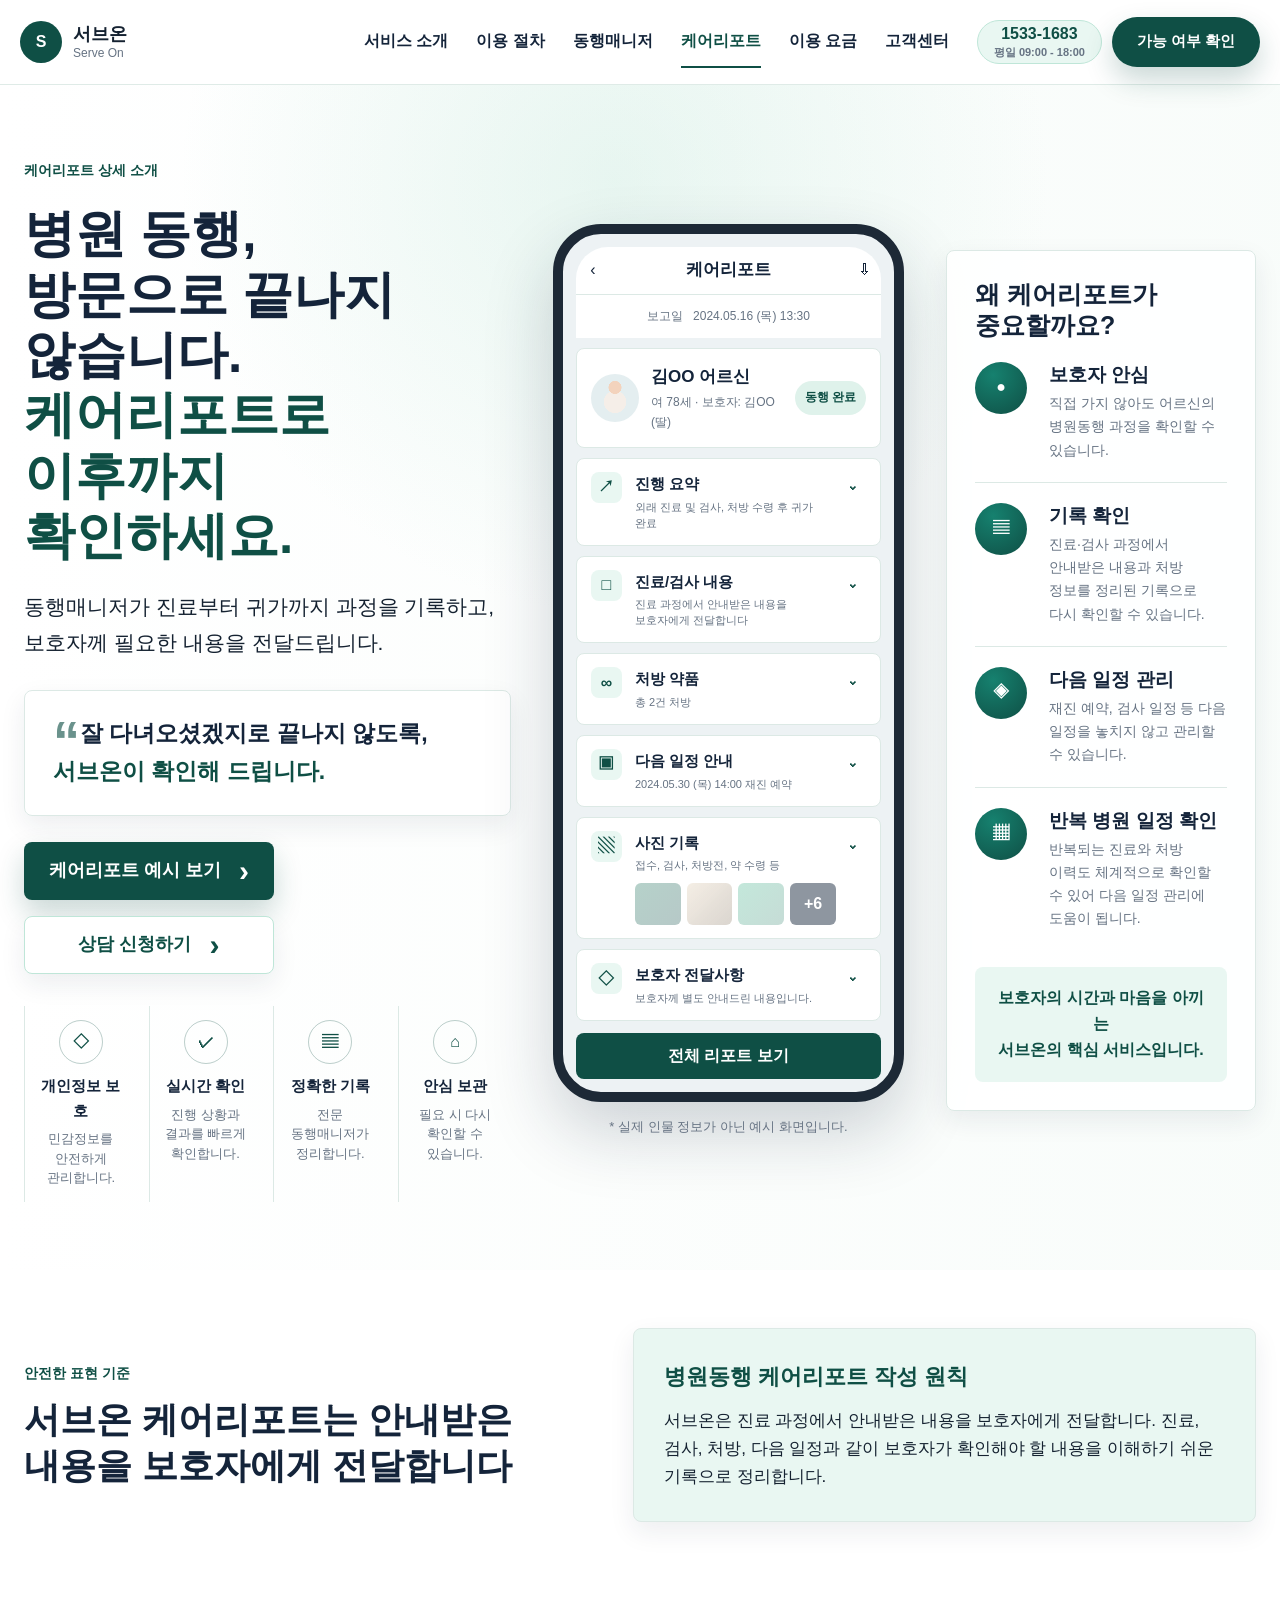
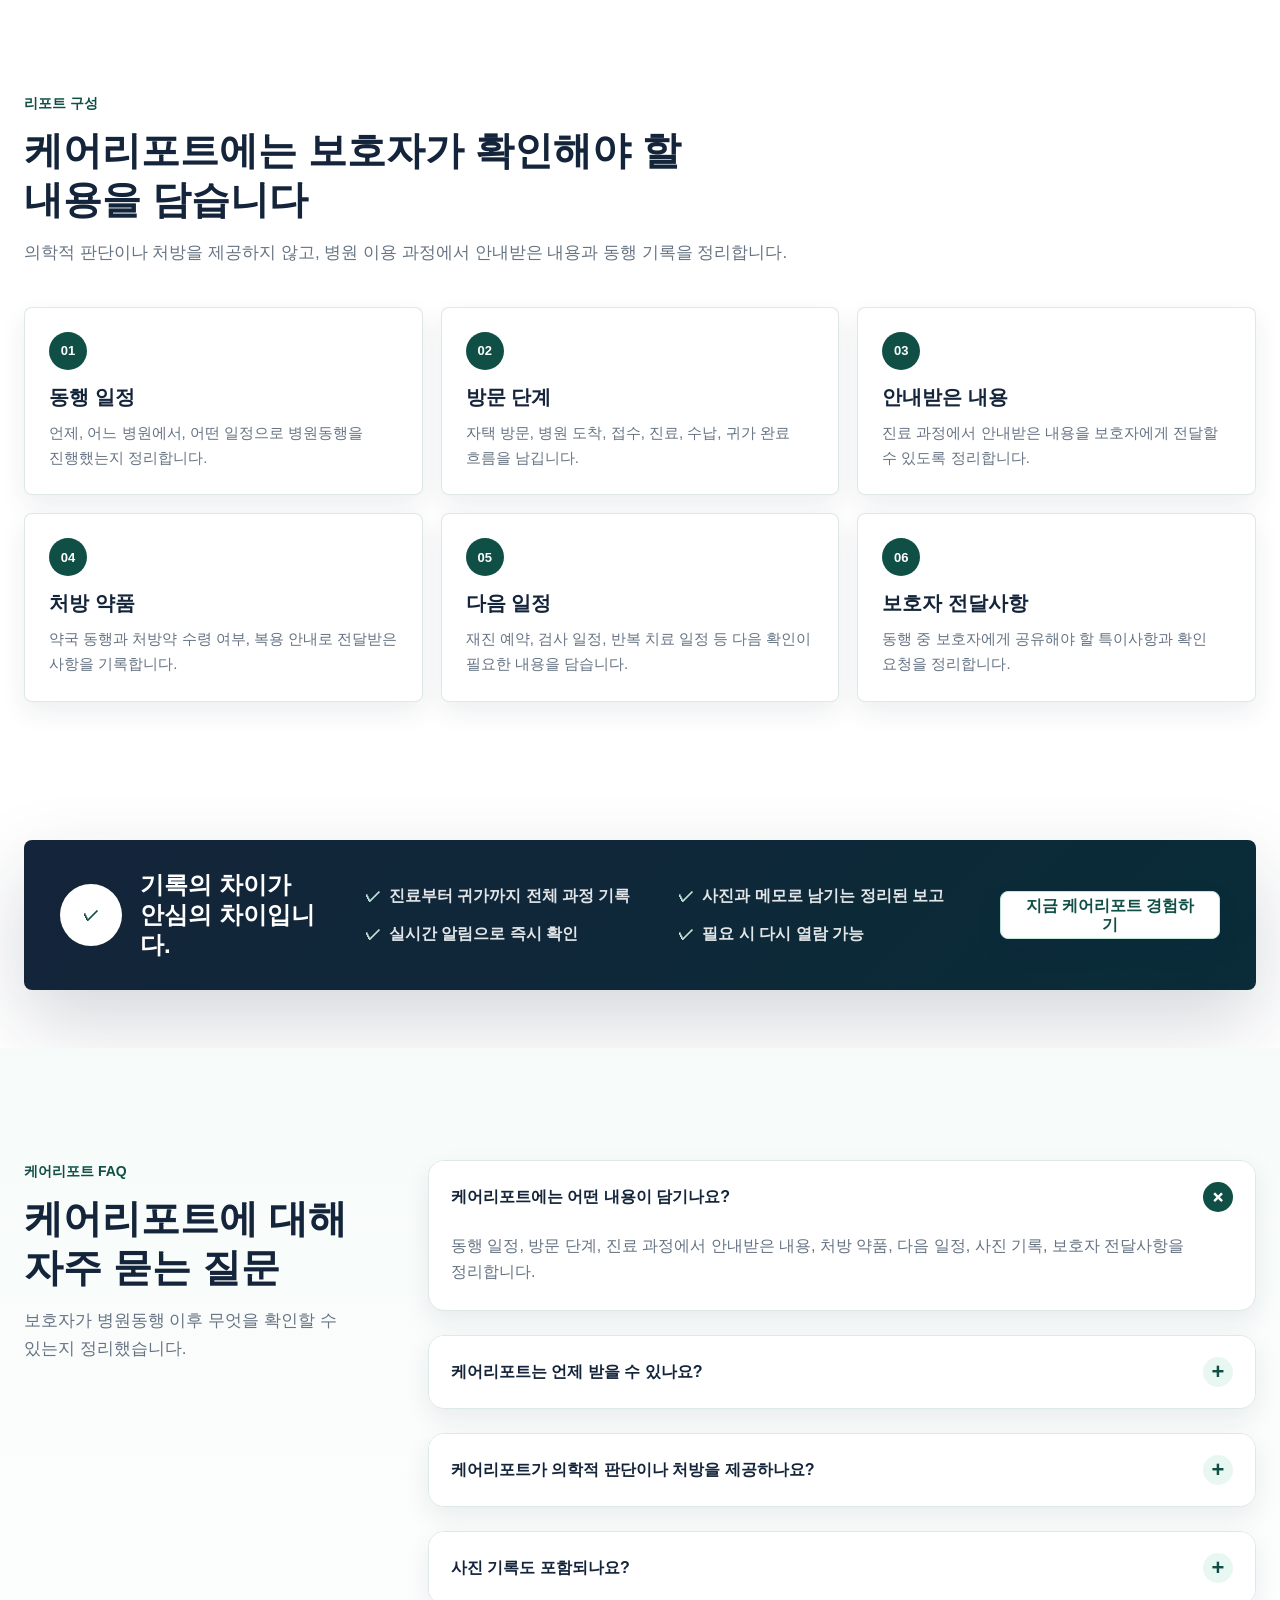
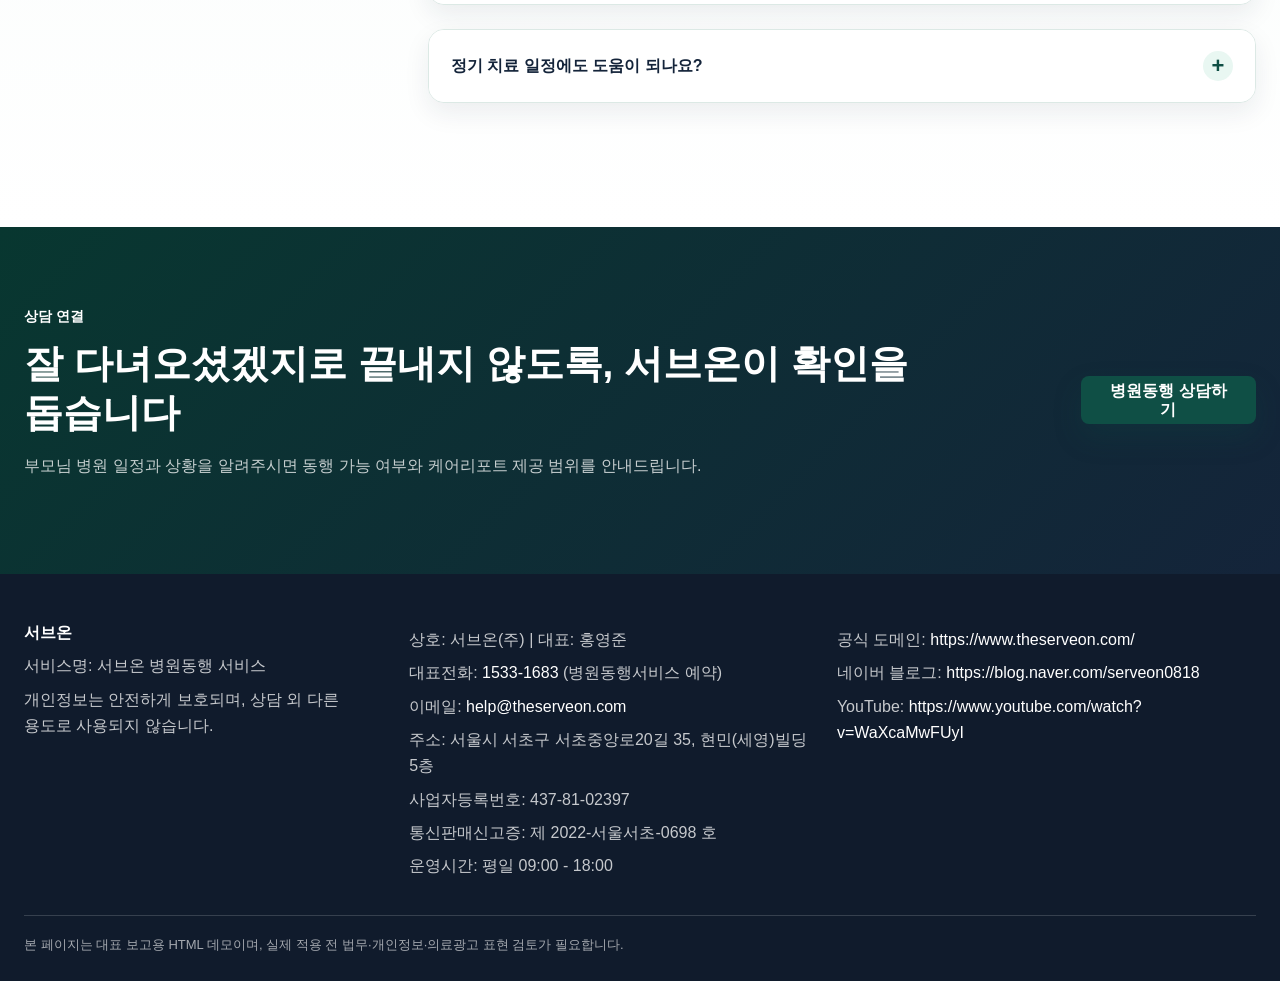
==== commit 528d4609: "Update ServeOn business information" ====
--- a/care-report.html
+++ b/care-report.html
@@ -7,7 +7,7 @@
   <link rel="canonical" href="https://www.theserveon.com/care-report.html">
   <link rel="icon" type="image/svg+xml" href="favicon.svg">
   <meta property="og:type" content="website"><meta property="og:title" content="서브온 케어리포트 | 보호자가 확인할 수 있는 병원동행"><meta property="og:description" content="병원동행 케어리포트로 진행 요약, 진료 과정에서 안내받은 내용, 다음 일정과 보호자 전달사항을 확인할 수 있도록 돕습니다."><meta property="og:url" content="https://www.theserveon.com/care-report.html"><meta property="og:image" content="https://www.theserveon.com/assets/serveon-hero.jpg">
-  <link rel="stylesheet" href="styles.css"><script type="application/ld+json">{"@context":"https://schema.org","@graph":[{"@type":"Organization","name":"서브온","alternateName":"서브온 병원동행","url":"https://www.theserveon.com/","telephone":"+82-1533-1683","sameAs":["https://blog.naver.com/serveon0818","https://www.youtube.com/watch?v=WaXcaMwFUyI"]},{"@type":"LocalBusiness","@id":"https://www.theserveon.com/#localbusiness","name":"서브온","alternateName":"서브온 병원동행","url":"https://www.theserveon.com/","telephone":"+82-1533-1683","address":{"@type":"PostalAddress","streetAddress":"서초중앙로20길 35 현민(세영)빌딩 5층","addressLocality":"서초구","addressRegion":"서울특별시","addressCountry":"KR"},"areaServed":"대한민국","openingHours":"Mo-Fr 09:00-18:00"},{"@type":"Service","name":"서브온 케어리포트","serviceType":"병원동행 케어리포트","provider":{"@type":"Organization","name":"서브온"},"areaServed":"대한민국","description":"병원동행 후 진행 요약, 진료 및 검사 과정에서 안내받은 내용, 처방 약품, 다음 일정, 사진 기록, 보호자 전달사항을 정리해 보호자가 확인할 수 있도록 돕는 서비스"}]}</script>
+  <link rel="stylesheet" href="styles.css"><script type="application/ld+json">{"@context":"https://schema.org","@graph":[{"@type":"Organization","name":"서브온","legalName":"서브온(주)","alternateName":"서브온 병원동행","url":"https://www.theserveon.com/","telephone":"+82-1533-1683","email":"help@theserveon.com","taxID":"437-81-02397","sameAs":["https://blog.naver.com/serveon0818","https://www.youtube.com/watch?v=WaXcaMwFUyI"]},{"@type":"LocalBusiness","@id":"https://www.theserveon.com/#localbusiness","name":"서브온","legalName":"서브온(주)","alternateName":"서브온 병원동행","url":"https://www.theserveon.com/","telephone":"+82-1533-1683","email":"help@theserveon.com","taxID":"437-81-02397","address":{"@type":"PostalAddress","streetAddress":"서초중앙로20길 35 현민(세영)빌딩 5층","addressLocality":"서초구","addressRegion":"서울특별시","addressCountry":"KR"},"areaServed":"대한민국","openingHours":"Mo-Fr 09:00-18:00"},{"@type":"Service","name":"서브온 케어리포트","serviceType":"병원동행 케어리포트","provider":{"@type":"Organization","name":"서브온"},"areaServed":"대한민국","description":"병원동행 후 진행 요약, 진료 및 검사 과정에서 안내받은 내용, 처방 약품, 다음 일정, 사진 기록, 보호자 전달사항을 정리해 보호자가 확인할 수 있도록 돕는 서비스"}]}</script>
   <script type="application/ld+json">{"@context":"https://schema.org","@type":"FAQPage","mainEntity":[{"@type":"Question","name":"케어리포트에는 어떤 내용이 담기나요?","acceptedAnswer":{"@type":"Answer","text":"동행 일정, 방문 단계, 진료 과정에서 안내받은 내용, 처방 약품, 다음 일정, 사진 기록, 보호자 전달사항을 정리합니다."}},{"@type":"Question","name":"케어리포트는 언제 받을 수 있나요?","acceptedAnswer":{"@type":"Answer","text":"동행 종료 후 진행 요약과 확인 내용을 정리해 보호자에게 전달합니다. 전달 방식과 시점은 상담 시 안내합니다."}},{"@type":"Question","name":"케어리포트가 의학적 판단이나 처방을 제공하나요?","acceptedAnswer":{"@type":"Answer","text":"아닙니다. 케어리포트는 의학적 판단이나 처방을 제공하지 않고, 병원 이용 과정에서 안내받은 내용과 동행 기록을 보호자에게 전달합니다."}},{"@type":"Question","name":"사진 기록도 포함되나요?","acceptedAnswer":{"@type":"Answer","text":"상담과 동행 조건에 따라 접수, 검사, 처방전, 약 수령 등 보호자가 확인해야 할 사진 기록을 포함할 수 있습니다."}},{"@type":"Question","name":"정기 치료 일정에도 도움이 되나요?","acceptedAnswer":{"@type":"Answer","text":"항암, 투석, 재활처럼 반복되는 일정에서는 방문 단계와 다음 일정을 기록해 보호자가 이후 일정을 확인하는 데 도움이 됩니다."}}]}</script>
 </head>
 <body>
@@ -141,6 +141,6 @@
       </div>
     </section>
   </main>
-  <footer class="site-footer"><div class="container footer-grid"><div><strong>서브온</strong><p>서비스명: 서브온 병원동행 서비스</p><p>개인정보는 안전하게 보호되며, 상담 외 다른 용도로 사용되지 않습니다.</p></div><address><p>대표전화: <a href="tel:1533-1683">1533-1683</a></p><p>운영시간: 평일 09:00 - 18:00</p><p>주소: 서울특별시 서초구 서초중앙로20길 35 현민(세영)빌딩 5층</p></address><div><p>공식 도메인: <a href="https://www.theserveon.com/" target="_blank" rel="noopener noreferrer">https://www.theserveon.com/</a></p><p>네이버 블로그: <a href="https://blog.naver.com/serveon0818" target="_blank" rel="noopener noreferrer">https://blog.naver.com/serveon0818</a></p><p>YouTube: <a href="https://www.youtube.com/watch?v=WaXcaMwFUyI" target="_blank" rel="noopener noreferrer">https://www.youtube.com/watch?v=WaXcaMwFUyI</a></p></div></div><p class="footer-note">본 페이지는 대표 보고용 HTML 데모이며, 실제 적용 전 법무·개인정보·의료광고 표현 검토가 필요합니다.</p></footer><script src="script.js"></script>
+  <footer class="site-footer"><div class="container footer-grid"><div><strong>서브온</strong><p>서비스명: 서브온 병원동행 서비스</p><p>개인정보는 안전하게 보호되며, 상담 외 다른 용도로 사용되지 않습니다.</p></div><address><p>상호: 서브온(주) | 대표: 홍영준</p><p>대표전화: <a href="tel:1533-1683">1533-1683</a> (병원동행서비스 예약)</p><p>이메일: <a href="mailto:help@theserveon.com">help@theserveon.com</a></p><p>주소: 서울시 서초구 서초중앙로20길 35, 현민(세영)빌딩 5층</p><p>사업자등록번호: 437-81-02397</p><p>통신판매신고증: 제 2022-서울서초-0698 호</p><p>운영시간: 평일 09:00 - 18:00</p></address><div><p>공식 도메인: <a href="https://www.theserveon.com/" target="_blank" rel="noopener noreferrer">https://www.theserveon.com/</a></p><p>네이버 블로그: <a href="https://blog.naver.com/serveon0818" target="_blank" rel="noopener noreferrer">https://blog.naver.com/serveon0818</a></p><p>YouTube: <a href="https://www.youtube.com/watch?v=WaXcaMwFUyI" target="_blank" rel="noopener noreferrer">https://www.youtube.com/watch?v=WaXcaMwFUyI</a></p></div></div><p class="footer-note">본 페이지는 대표 보고용 HTML 데모이며, 실제 적용 전 법무·개인정보·의료광고 표현 검토가 필요합니다.</p></footer><script src="script.js"></script>
 </body>
 </html>
--- a/styles.css
+++ b/styles.css
@@ -3987,7 +3987,7 @@
 
 .price-table div {
   display: grid;
-  grid-template-columns: 1fr auto;
+  grid-template-columns: minmax(0, 1fr) auto;
   align-items: center;
   min-height: 92px;
   border-bottom: 1px solid var(--line);
@@ -4003,6 +4003,14 @@
   color: var(--green);
   font-size: 30px;
   font-weight: 900;
+}
+
+.price-table small {
+  grid-column: 1 / -1;
+  margin-top: -10px;
+  color: var(--muted);
+  font-size: 14px;
+  font-weight: 800;
 }
 
 .price-notice {
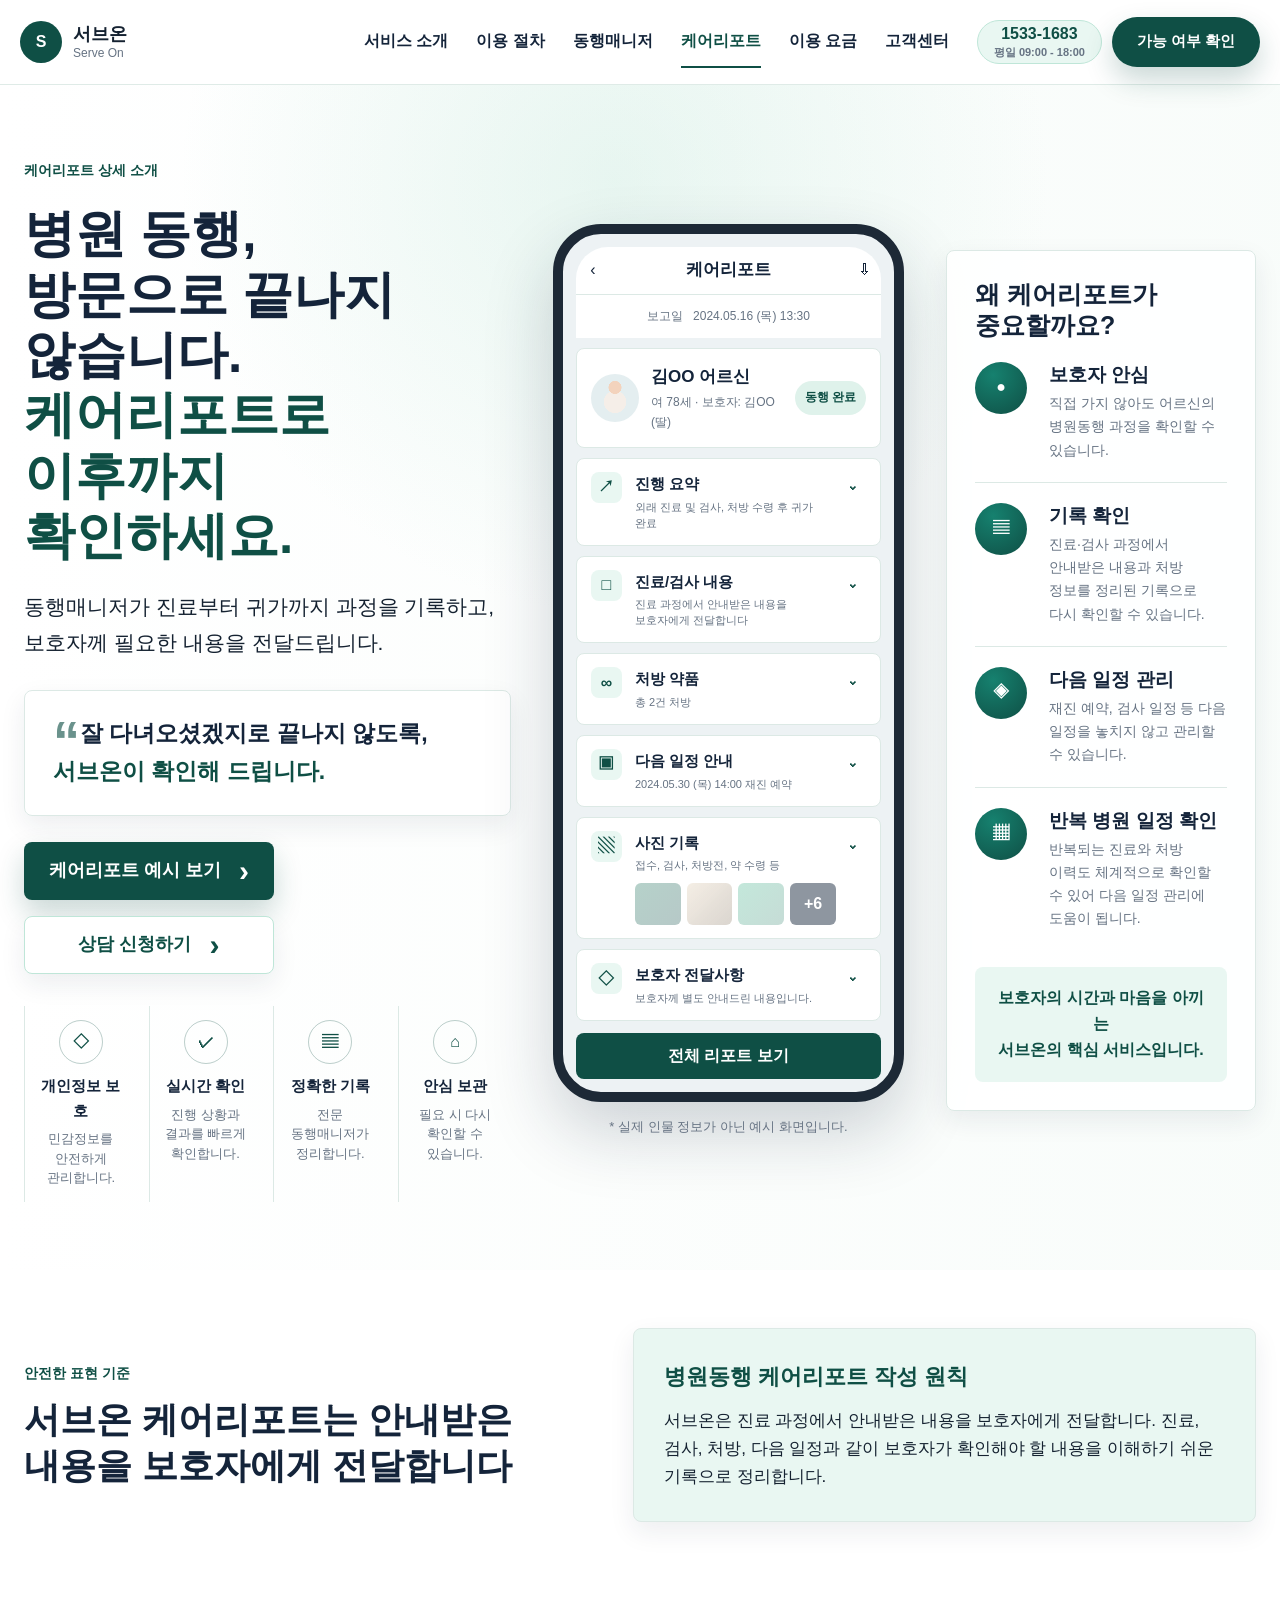
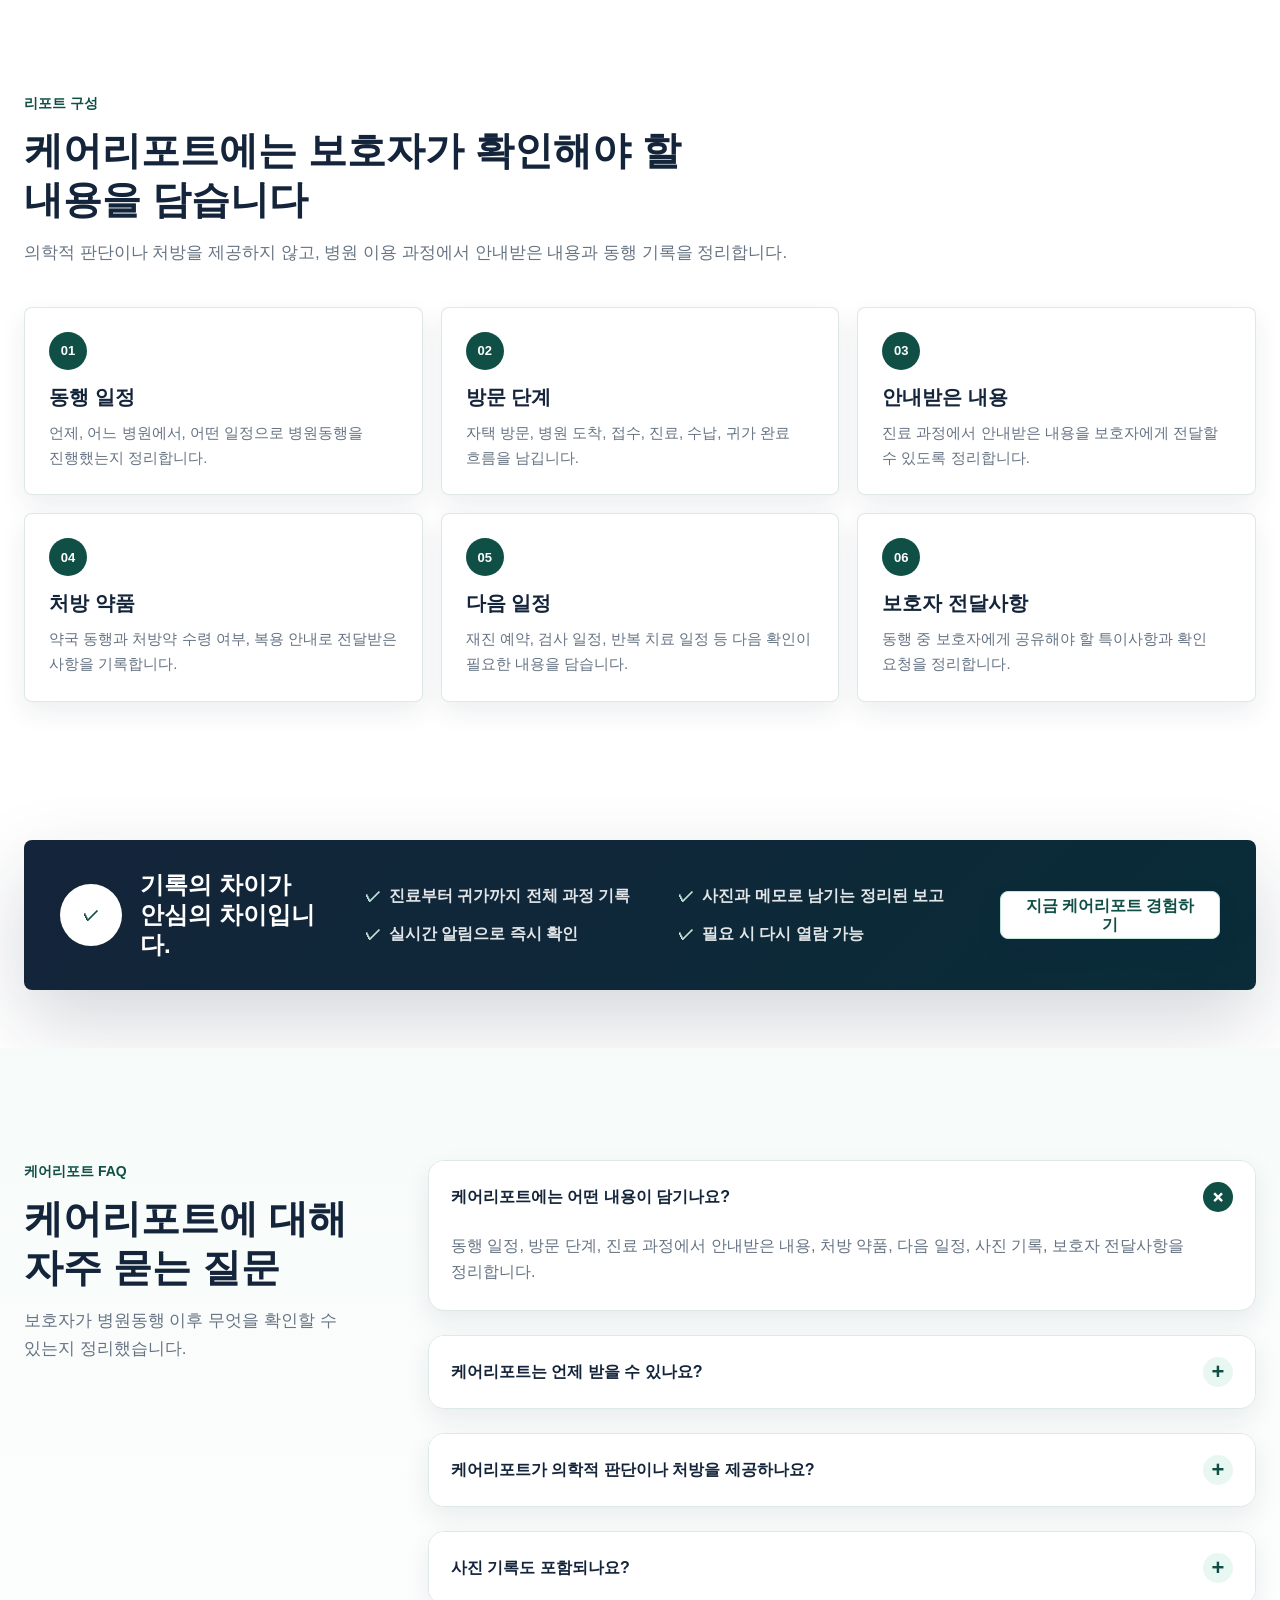
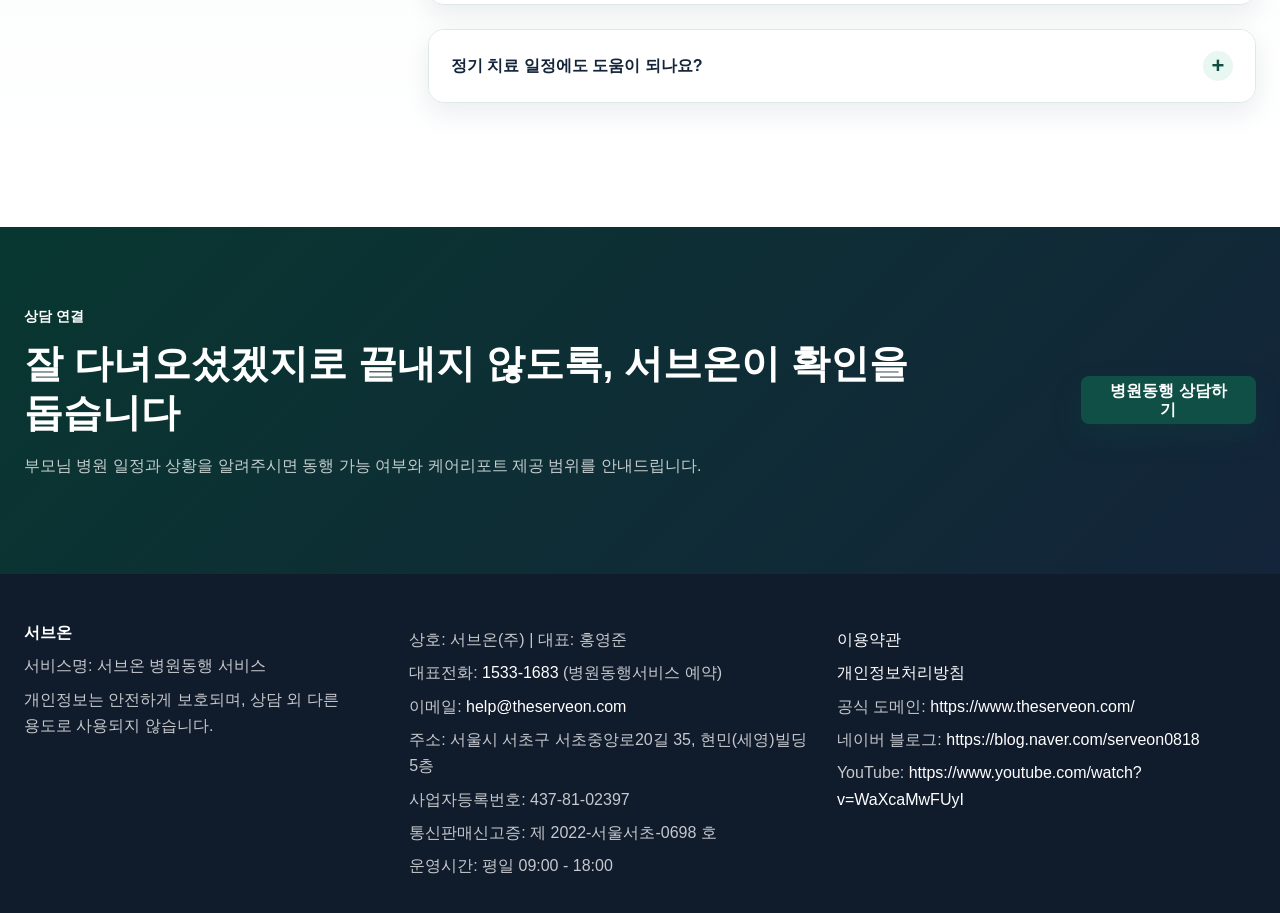
==== commit ac3fa73f: "Add ServeOn SEO policy and landing page improvements" ====
--- a/care-report.html
+++ b/care-report.html
@@ -7,8 +7,9 @@
   <link rel="canonical" href="https://www.theserveon.com/care-report.html">
   <link rel="icon" type="image/svg+xml" href="favicon.svg">
   <meta property="og:type" content="website"><meta property="og:title" content="서브온 케어리포트 | 보호자가 확인할 수 있는 병원동행"><meta property="og:description" content="병원동행 케어리포트로 진행 요약, 진료 과정에서 안내받은 내용, 다음 일정과 보호자 전달사항을 확인할 수 있도록 돕습니다."><meta property="og:url" content="https://www.theserveon.com/care-report.html"><meta property="og:image" content="https://www.theserveon.com/assets/serveon-hero.jpg">
-  <link rel="stylesheet" href="styles.css"><script type="application/ld+json">{"@context":"https://schema.org","@graph":[{"@type":"Organization","name":"서브온","legalName":"서브온(주)","alternateName":"서브온 병원동행","url":"https://www.theserveon.com/","telephone":"+82-1533-1683","email":"help@theserveon.com","taxID":"437-81-02397","sameAs":["https://blog.naver.com/serveon0818","https://www.youtube.com/watch?v=WaXcaMwFUyI"]},{"@type":"LocalBusiness","@id":"https://www.theserveon.com/#localbusiness","name":"서브온","legalName":"서브온(주)","alternateName":"서브온 병원동행","url":"https://www.theserveon.com/","telephone":"+82-1533-1683","email":"help@theserveon.com","taxID":"437-81-02397","address":{"@type":"PostalAddress","streetAddress":"서초중앙로20길 35 현민(세영)빌딩 5층","addressLocality":"서초구","addressRegion":"서울특별시","addressCountry":"KR"},"areaServed":"대한민국","openingHours":"Mo-Fr 09:00-18:00"},{"@type":"Service","name":"서브온 케어리포트","serviceType":"병원동행 케어리포트","provider":{"@type":"Organization","name":"서브온"},"areaServed":"대한민국","description":"병원동행 후 진행 요약, 진료 및 검사 과정에서 안내받은 내용, 처방 약품, 다음 일정, 사진 기록, 보호자 전달사항을 정리해 보호자가 확인할 수 있도록 돕는 서비스"}]}</script>
+  <link rel="stylesheet" href="styles.css"><script type="application/ld+json">{"@context":"https://schema.org","@graph":[{"@type":"Organization","name":"서브온","legalName":"서브온(주)","alternateName":"서브온 병원동행","url":"https://www.theserveon.com/","telephone":"+82-1533-1683","email":"help@theserveon.com","taxID":"437-81-02397","logo":"https://www.theserveon.com/favicon.svg","sameAs":["https://blog.naver.com/serveon0818","https://www.youtube.com/watch?v=WaXcaMwFUyI"]},{"@type":"LocalBusiness","@id":"https://www.theserveon.com/#localbusiness","name":"서브온","legalName":"서브온(주)","alternateName":"서브온 병원동행","url":"https://www.theserveon.com/","telephone":"+82-1533-1683","email":"help@theserveon.com","taxID":"437-81-02397","address":{"@type":"PostalAddress","streetAddress":"서초중앙로20길 35 현민(세영)빌딩 5층","addressLocality":"서초구","addressRegion":"서울특별시","addressCountry":"KR"},"areaServed":"대한민국","openingHours":"Mo-Fr 09:00-18:00"},{"@type":"Service","name":"서브온 케어리포트","serviceType":"병원동행 케어리포트","provider":{"@type":"Organization","name":"서브온"},"areaServed":"대한민국","description":"병원동행 후 진행 요약, 진료 및 검사 과정에서 안내받은 내용, 처방 약품, 다음 일정, 사진 기록, 보호자 전달사항을 정리해 보호자가 확인할 수 있도록 돕는 서비스"}]}</script>
   <script type="application/ld+json">{"@context":"https://schema.org","@type":"FAQPage","mainEntity":[{"@type":"Question","name":"케어리포트에는 어떤 내용이 담기나요?","acceptedAnswer":{"@type":"Answer","text":"동행 일정, 방문 단계, 진료 과정에서 안내받은 내용, 처방 약품, 다음 일정, 사진 기록, 보호자 전달사항을 정리합니다."}},{"@type":"Question","name":"케어리포트는 언제 받을 수 있나요?","acceptedAnswer":{"@type":"Answer","text":"동행 종료 후 진행 요약과 확인 내용을 정리해 보호자에게 전달합니다. 전달 방식과 시점은 상담 시 안내합니다."}},{"@type":"Question","name":"케어리포트가 의학적 판단이나 처방을 제공하나요?","acceptedAnswer":{"@type":"Answer","text":"아닙니다. 케어리포트는 의학적 판단이나 처방을 제공하지 않고, 병원 이용 과정에서 안내받은 내용과 동행 기록을 보호자에게 전달합니다."}},{"@type":"Question","name":"사진 기록도 포함되나요?","acceptedAnswer":{"@type":"Answer","text":"상담과 동행 조건에 따라 접수, 검사, 처방전, 약 수령 등 보호자가 확인해야 할 사진 기록을 포함할 수 있습니다."}},{"@type":"Question","name":"정기 치료 일정에도 도움이 되나요?","acceptedAnswer":{"@type":"Answer","text":"항암, 투석, 재활처럼 반복되는 일정에서는 방문 단계와 다음 일정을 기록해 보호자가 이후 일정을 확인하는 데 도움이 됩니다."}}]}</script>
+  <script type="application/ld+json">{"@context":"https://schema.org","@type":"BreadcrumbList","itemListElement":[{"@type":"ListItem","position":1,"name":"홈","item":"https://www.theserveon.com/"},{"@type":"ListItem","position":2,"name":"케어리포트","item":"https://www.theserveon.com/care-report.html"}]}</script>
 </head>
 <body>
   <a class="skip-link" href="#main">본문 바로가기</a>
@@ -141,6 +142,6 @@
       </div>
     </section>
   </main>
-  <footer class="site-footer"><div class="container footer-grid"><div><strong>서브온</strong><p>서비스명: 서브온 병원동행 서비스</p><p>개인정보는 안전하게 보호되며, 상담 외 다른 용도로 사용되지 않습니다.</p></div><address><p>상호: 서브온(주) | 대표: 홍영준</p><p>대표전화: <a href="tel:1533-1683">1533-1683</a> (병원동행서비스 예약)</p><p>이메일: <a href="mailto:help@theserveon.com">help@theserveon.com</a></p><p>주소: 서울시 서초구 서초중앙로20길 35, 현민(세영)빌딩 5층</p><p>사업자등록번호: 437-81-02397</p><p>통신판매신고증: 제 2022-서울서초-0698 호</p><p>운영시간: 평일 09:00 - 18:00</p></address><div><p>공식 도메인: <a href="https://www.theserveon.com/" target="_blank" rel="noopener noreferrer">https://www.theserveon.com/</a></p><p>네이버 블로그: <a href="https://blog.naver.com/serveon0818" target="_blank" rel="noopener noreferrer">https://blog.naver.com/serveon0818</a></p><p>YouTube: <a href="https://www.youtube.com/watch?v=WaXcaMwFUyI" target="_blank" rel="noopener noreferrer">https://www.youtube.com/watch?v=WaXcaMwFUyI</a></p></div></div><p class="footer-note">본 페이지는 대표 보고용 HTML 데모이며, 실제 적용 전 법무·개인정보·의료광고 표현 검토가 필요합니다.</p></footer><script src="script.js"></script>
+  <footer class="site-footer"><div class="container footer-grid"><div><strong>서브온</strong><p>서비스명: 서브온 병원동행 서비스</p><p>개인정보는 안전하게 보호되며, 상담 외 다른 용도로 사용되지 않습니다.</p></div><address><p>상호: 서브온(주) | 대표: 홍영준</p><p>대표전화: <a href="tel:1533-1683">1533-1683</a> (병원동행서비스 예약)</p><p>이메일: <a href="mailto:help@theserveon.com">help@theserveon.com</a></p><p>주소: 서울시 서초구 서초중앙로20길 35, 현민(세영)빌딩 5층</p><p>사업자등록번호: 437-81-02397</p><p>통신판매신고증: 제 2022-서울서초-0698 호</p><p>운영시간: 평일 09:00 - 18:00</p></address><div><p><a href="terms.html">이용약관</a></p><p><a href="privacy.html">개인정보처리방침</a></p><p>공식 도메인: <a href="https://www.theserveon.com/" target="_blank" rel="noopener noreferrer">https://www.theserveon.com/</a></p><p>네이버 블로그: <a href="https://blog.naver.com/serveon0818" target="_blank" rel="noopener noreferrer">https://blog.naver.com/serveon0818</a></p><p>YouTube: <a href="https://www.youtube.com/watch?v=WaXcaMwFUyI" target="_blank" rel="noopener noreferrer">https://www.youtube.com/watch?v=WaXcaMwFUyI</a></p></div></div></footer><script src="script.js"></script>
 </body>
 </html>
--- a/styles.css
+++ b/styles.css
@@ -4343,6 +4343,17 @@
   word-break: keep-all;
 }
 
+.customer-contact-panel b a,
+.customer-method-grid strong a {
+  color: inherit;
+  text-decoration: none;
+}
+
+.customer-contact-panel b a:hover,
+.customer-method-grid strong a:hover {
+  text-decoration: underline;
+}
+
 .customer-contact-panel p,
 .customer-method-grid p {
   margin: 0;
@@ -6081,3 +6092,242 @@
     grid-template-columns: 1fr;
   }
 }
+
+.terms-page {
+  background: #f8fbfa;
+}
+
+.hp-ready-grid,
+.hp-area-list {
+  display: grid;
+  gap: 18px;
+}
+
+.hp-ready-grid {
+  grid-template-columns: repeat(4, minmax(0, 1fr));
+}
+
+.hp-ready-grid article,
+.hp-area-list p {
+  margin: 0;
+  padding: 24px;
+  border: 1px solid var(--line);
+  border-radius: var(--radius);
+  background: var(--white);
+  box-shadow: var(--shadow-sm);
+}
+
+.hp-ready-grid strong,
+.hp-area-list strong {
+  display: block;
+  color: var(--navy);
+  font-size: 18px;
+}
+
+.hp-ready-grid p,
+.hp-area-list span {
+  display: block;
+  margin: 10px 0 0;
+  color: var(--muted);
+  line-height: 1.65;
+}
+
+.hp-area-grid {
+  display: grid;
+  grid-template-columns: 0.9fr 1.2fr;
+  gap: 36px;
+  align-items: start;
+}
+
+@media (max-width: 980px) {
+  .hp-ready-grid,
+  .hp-area-grid {
+    grid-template-columns: repeat(2, minmax(0, 1fr));
+  }
+}
+
+@media (max-width: 640px) {
+  .hp-ready-grid,
+  .hp-area-grid {
+    grid-template-columns: 1fr;
+  }
+}
+
+.terms-hero {
+  background: linear-gradient(135deg, #f2faf6, #ffffff);
+}
+
+.terms-summary {
+  align-self: stretch;
+  padding: 28px;
+  border: 1px solid var(--line);
+  border-radius: var(--radius);
+  background: var(--white);
+  box-shadow: var(--shadow-sm);
+}
+
+.terms-summary dl,
+.terms-summary div {
+  display: grid;
+  gap: 6px;
+}
+
+.terms-summary dl {
+  margin: 0;
+  gap: 18px;
+}
+
+.terms-summary dt {
+  color: var(--muted);
+  font-size: 13px;
+  font-weight: 700;
+}
+
+.terms-summary dd {
+  margin: 0;
+  color: var(--navy);
+  font-weight: 800;
+}
+
+.terms-layout {
+  display: grid;
+  grid-template-columns: 240px minmax(0, 1fr);
+  gap: 32px;
+  align-items: start;
+}
+
+.terms-toc {
+  position: sticky;
+  top: 96px;
+  display: grid;
+  gap: 8px;
+  padding: 18px;
+  border: 1px solid var(--line);
+  border-radius: var(--radius);
+  background: var(--white);
+  box-shadow: var(--shadow-sm);
+}
+
+.terms-toc a {
+  padding: 10px 12px;
+  border-radius: 8px;
+  color: var(--navy);
+  font-size: 14px;
+  font-weight: 700;
+  text-decoration: none;
+}
+
+.terms-toc a:hover,
+.terms-toc a:focus-visible {
+  background: var(--mint);
+  color: var(--green);
+}
+
+.terms-content {
+  display: grid;
+  gap: 28px;
+  min-width: 0;
+}
+
+.terms-content section,
+.terms-notice {
+  padding: 30px;
+  border: 1px solid var(--line);
+  border-radius: var(--radius);
+  background: var(--white);
+  box-shadow: var(--shadow-sm);
+}
+
+.terms-notice {
+  border-color: rgba(22, 129, 111, 0.24);
+  background: #f2faf6;
+}
+
+.terms-notice strong {
+  display: block;
+  margin-bottom: 8px;
+  color: var(--green);
+  font-size: 18px;
+}
+
+.terms-content h2 {
+  margin: 0 0 22px;
+  color: var(--navy);
+  font-size: 28px;
+}
+
+.terms-content h3 {
+  margin: 24px 0 10px;
+  color: var(--navy);
+  font-size: 19px;
+}
+
+.terms-content p,
+.terms-content li {
+  color: var(--text);
+  line-height: 1.82;
+}
+
+.terms-content p {
+  margin: 0 0 12px;
+}
+
+.terms-content ol {
+  display: grid;
+  gap: 8px;
+  margin: 0 0 14px;
+  padding-left: 22px;
+}
+
+.terms-table {
+  width: 100%;
+  margin-top: 18px;
+  border-collapse: collapse;
+  overflow: hidden;
+  border-radius: 8px;
+  font-size: 15px;
+}
+
+.terms-table th,
+.terms-table td {
+  padding: 13px 15px;
+  border: 1px solid var(--line);
+  text-align: left;
+  vertical-align: top;
+}
+
+.terms-table th {
+  background: var(--navy);
+  color: var(--white);
+}
+
+@media (max-width: 980px) {
+  .terms-layout {
+    grid-template-columns: 1fr;
+  }
+
+  .terms-toc {
+    position: static;
+    grid-template-columns: repeat(2, minmax(0, 1fr));
+  }
+}
+
+@media (max-width: 640px) {
+  .terms-summary,
+  .terms-content section,
+  .terms-notice {
+    padding: 22px;
+  }
+
+  .terms-toc {
+    grid-template-columns: 1fr;
+  }
+
+  .terms-content h2 {
+    font-size: 23px;
+  }
+
+  .terms-table {
+    font-size: 14px;
+  }
+}
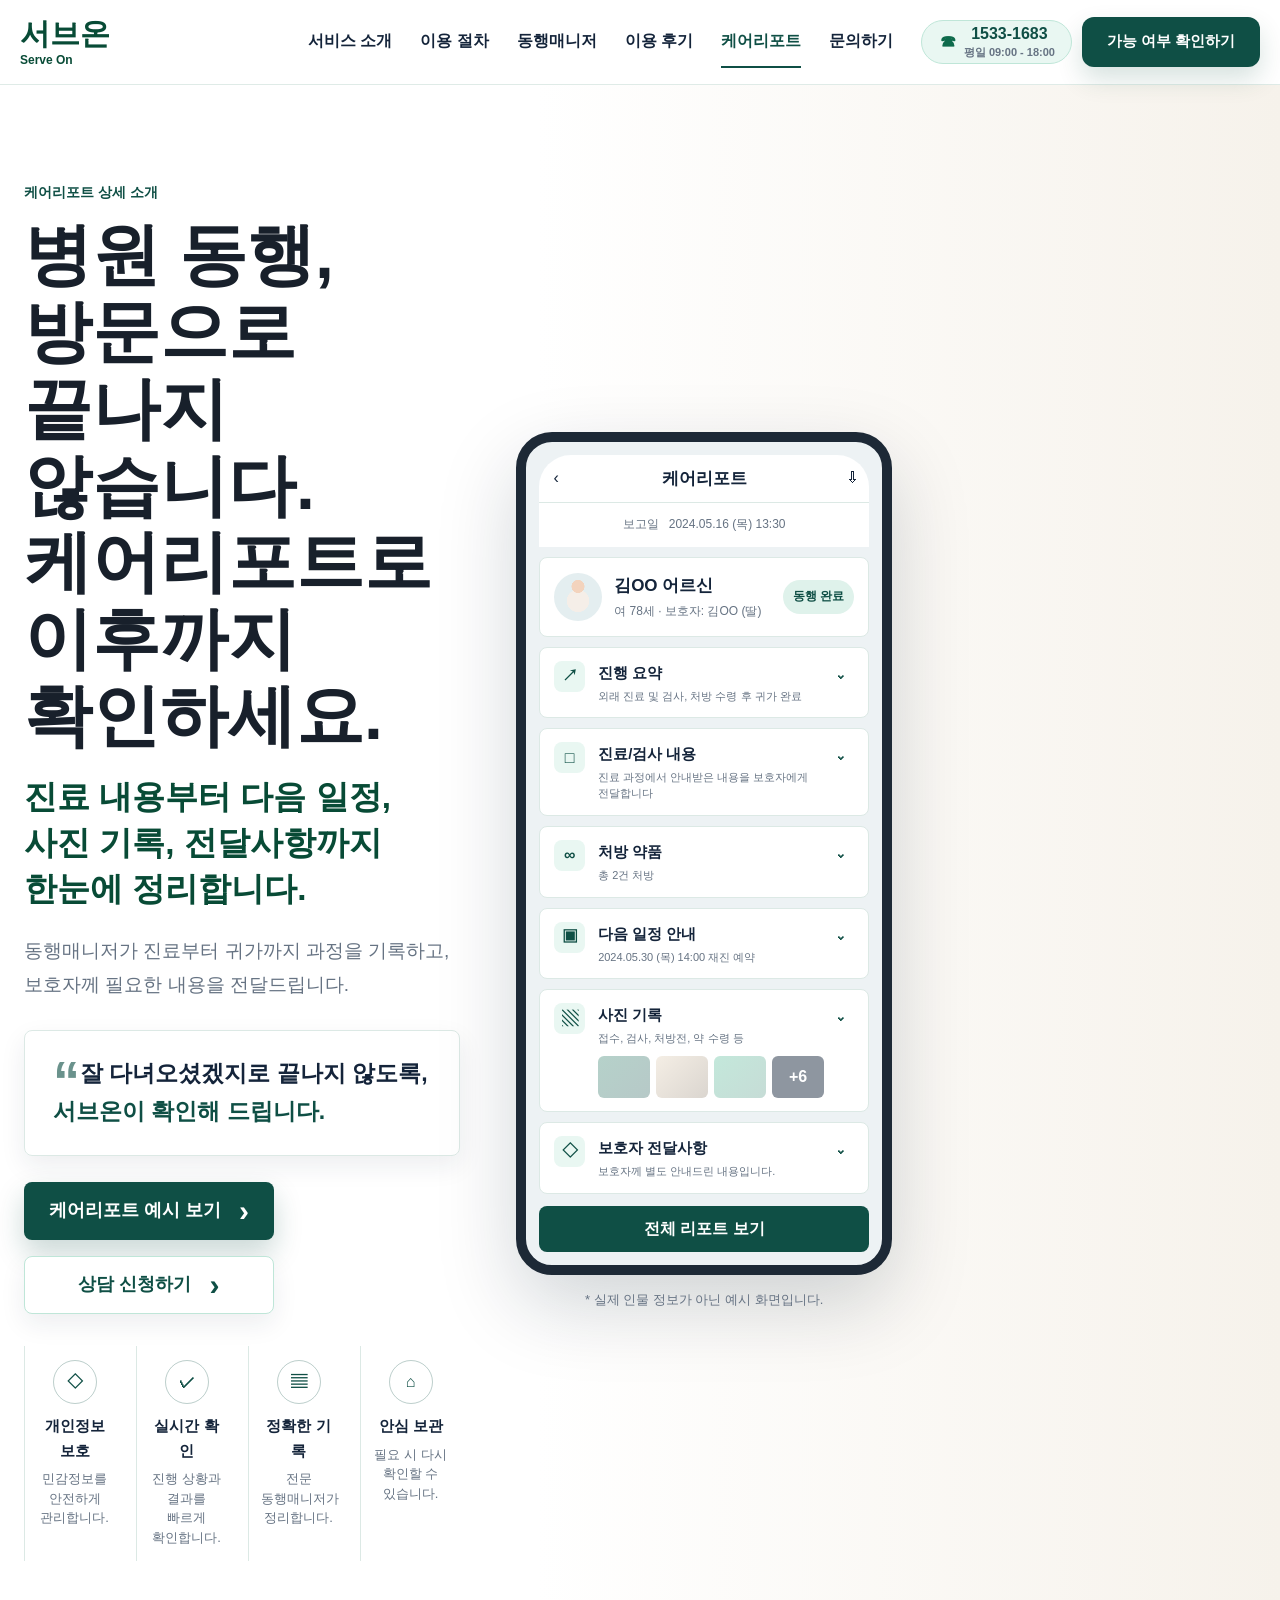
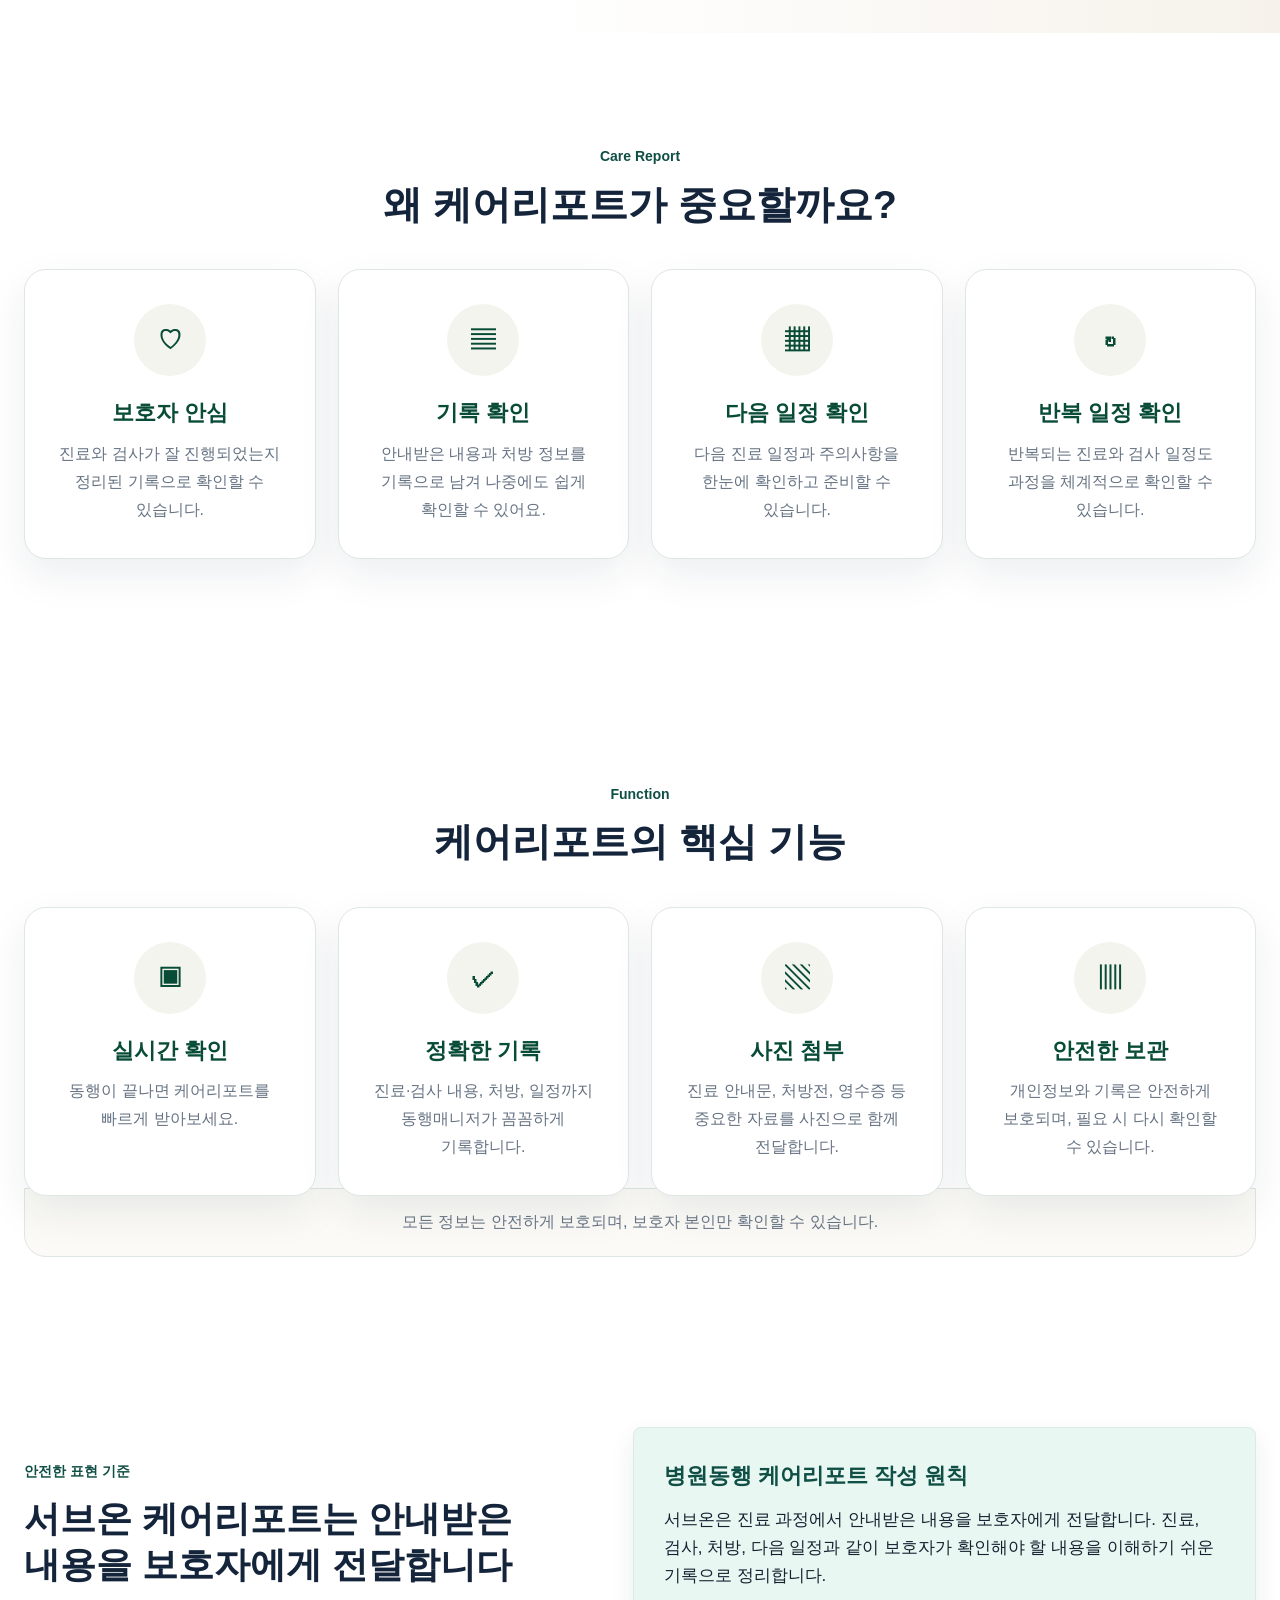
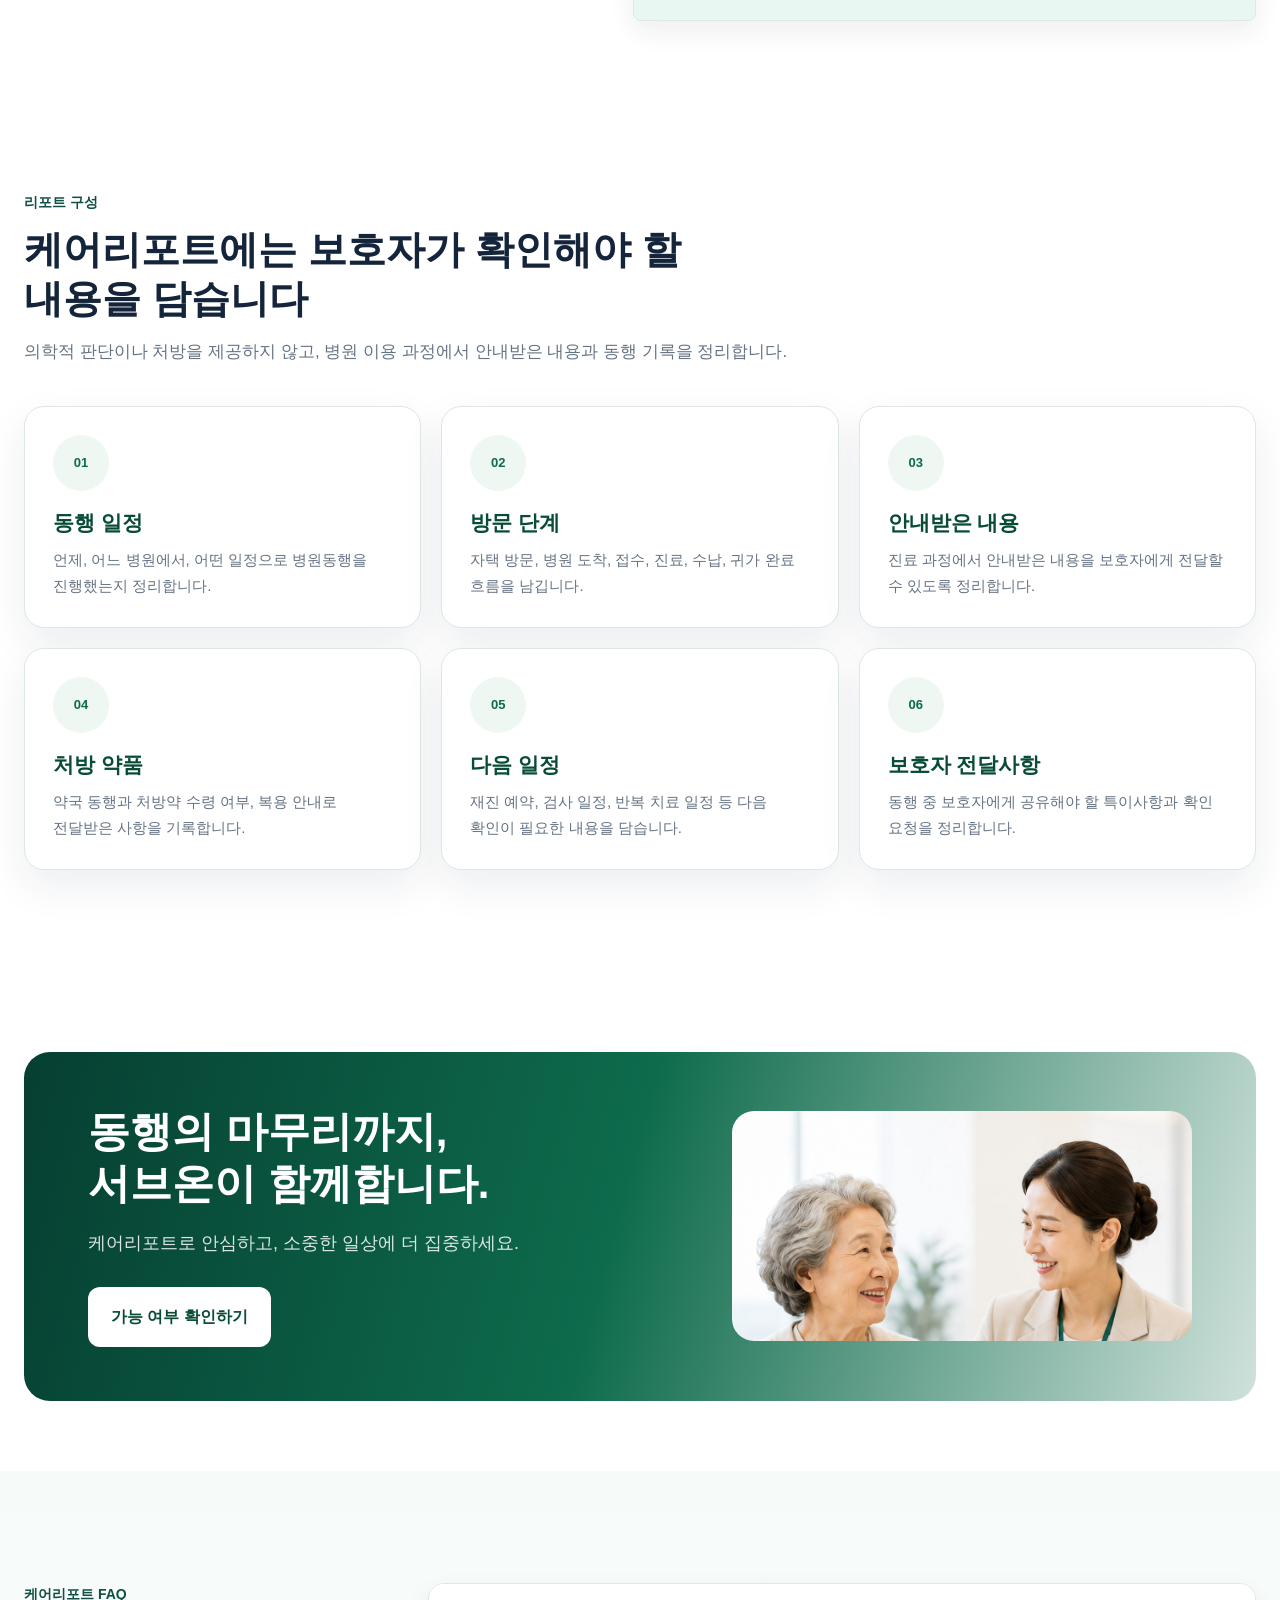
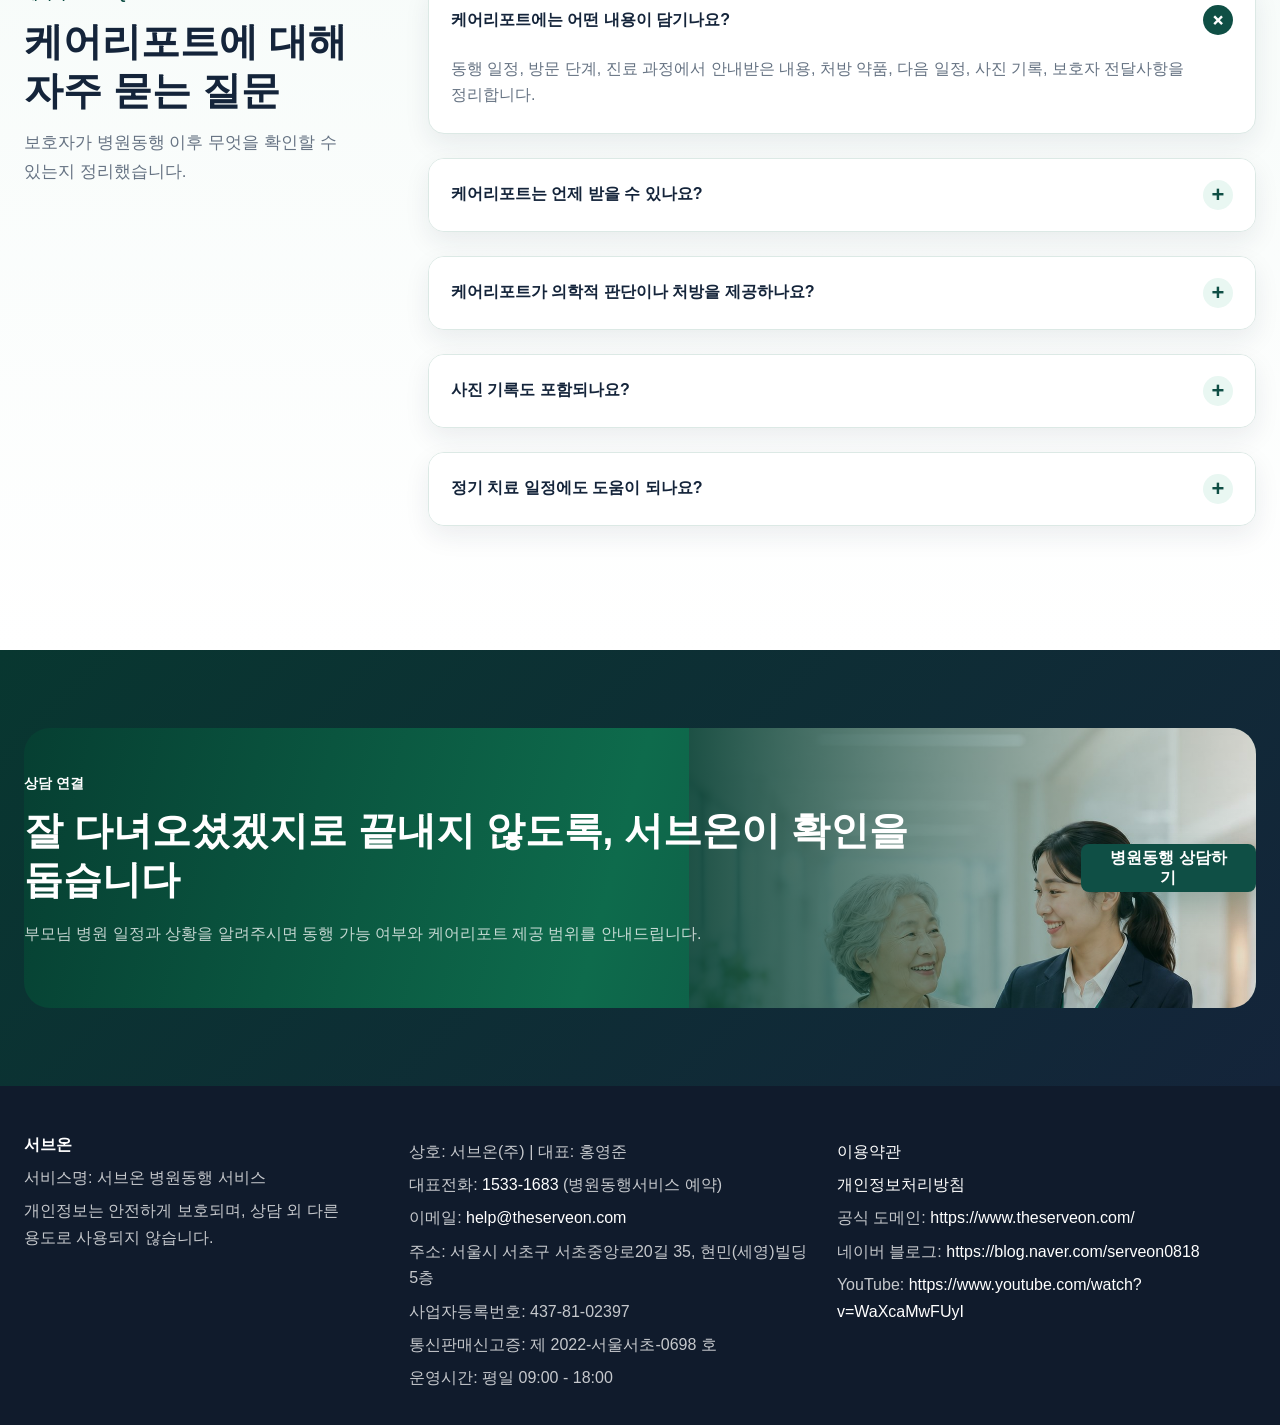
==== commit 0ac52375: "목표 시안 기준 상세 페이지 퍼블리싱 + 인물 사진 크롭·카드 UI 버그 수정 - 목표 이미지 1~7 기준으로 홈/서비스/절차/매니저/후기/케어리포트/고객센터 페이지 시각 디자인 " ====
--- a/care-report.html
+++ b/care-report.html
@@ -13,14 +13,14 @@
 </head>
 <body>
   <a class="skip-link" href="#main">본문 바로가기</a>
-  <header class="site-header"><div class="header-inner"><a class="brand" href="index.html" aria-label="서브온 병원동행 서비스 홈"><span class="brand-mark" aria-hidden="true">S</span><span><strong>서브온</strong><small>Serve On</small></span></a><nav class="primary-nav" id="primary-nav" aria-label="주요 메뉴"><a href="service.html">서비스 소개</a><a href="process.html">이용 절차</a><a href="managers.html">동행매니저</a><a class="is-active" href="care-report.html">케어리포트</a><a href="pricing.html">이용 요금</a><a href="customer-center.html">고객센터</a></nav><div class="header-actions"><a class="header-phone" href="tel:1533-1683">1533-1683</a><a class="header-cta" href="customer-center.html#contact">가능 여부 확인</a></div><button class="menu-toggle" type="button" aria-label="메뉴 열기" aria-controls="primary-nav" aria-expanded="false"><span></span><span></span><span></span></button></div></header>
+  <header class="site-header"><div class="header-inner"><a class="brand" href="index.html" aria-label="서브온 병원동행 서비스 홈"><span class="brand-mark" aria-hidden="true">S</span><span><strong>서브온</strong><small>Serve On</small></span></a><nav class="primary-nav" id="primary-nav" aria-label="주요 메뉴"><a href="service.html">서비스 소개</a><a href="process.html">이용 절차</a><a href="managers.html">동행매니저</a><a href="reviews.html">이용 후기</a><a class="is-active" href="care-report.html">케어리포트</a><a href="customer-center.html">문의하기</a></nav><div class="header-actions"><a class="header-phone" href="tel:1533-1683">1533-1683</a><a class="header-cta" href="customer-center.html#contact">가능 여부 확인하기</a></div><button class="menu-toggle" type="button" aria-label="메뉴 열기" aria-controls="primary-nav" aria-expanded="false"><span></span><span></span><span></span></button></div></header>
   <main id="main">
     <section class="care-hero">
       <div class="container care-hero-grid">
         <div class="care-copy">
           <p class="eyebrow">케어리포트 상세 소개</p>
-          <h1>서브온 케어리포트</h1>
-          <p class="care-title">병원 동행,<br>방문으로 끝나지 않습니다.<br><span>케어리포트로 이후까지 확인하세요.</span></p>
+          <h1>병원 동행,<br>방문으로 끝나지 않습니다.<br>케어리포트로 이후까지 확인하세요.</h1>
+          <p class="care-title">진료 내용부터 다음 일정, 사진 기록, 전달사항까지 한눈에 정리합니다.</p>
           <p class="care-description">동행매니저가 진료부터 귀가까지 과정을 기록하고, 보호자께 필요한 내용을 전달드립니다.</p>
           <div class="care-quote">잘 다녀오셨겠지로 끝나지 않도록,<br><strong>서브온이 확인해 드립니다.</strong></div>
           <div class="hero-actions">
@@ -70,6 +70,37 @@
       </div>
     </section>
 
+    <section class="section target-care-importance">
+      <div class="container">
+        <div class="section-heading center-heading">
+          <p class="eyebrow">Care Report</p>
+          <h2>왜 케어리포트가 중요할까요?</h2>
+        </div>
+        <div class="target-feature-grid target-feature-grid-4">
+          <article><span aria-hidden="true">♡</span><h3>보호자 안심</h3><p>진료와 검사가 잘 진행되었는지 정리된 기록으로 확인할 수 있습니다.</p></article>
+          <article><span aria-hidden="true">▤</span><h3>기록 확인</h3><p>안내받은 내용과 처방 정보를 기록으로 남겨 나중에도 쉽게 확인할 수 있어요.</p></article>
+          <article><span aria-hidden="true">▦</span><h3>다음 일정 확인</h3><p>다음 진료 일정과 주의사항을 한눈에 확인하고 준비할 수 있습니다.</p></article>
+          <article><span aria-hidden="true">↻</span><h3>반복 일정 확인</h3><p>반복되는 진료와 검사 일정도 과정을 체계적으로 확인할 수 있습니다.</p></article>
+        </div>
+      </div>
+    </section>
+
+    <section class="section target-care-functions">
+      <div class="container">
+        <div class="section-heading center-heading">
+          <p class="eyebrow">Function</p>
+          <h2>케어리포트의 핵심 기능</h2>
+        </div>
+        <div class="target-feature-grid target-feature-grid-4 target-care-feature-grid">
+          <article><span aria-hidden="true">▣</span><h3>실시간 확인</h3><p>동행이 끝나면 케어리포트를 빠르게 받아보세요.</p></article>
+          <article><span aria-hidden="true">✓</span><h3>정확한 기록</h3><p>진료·검사 내용, 처방, 일정까지 동행매니저가 꼼꼼하게 기록합니다.</p></article>
+          <article><span aria-hidden="true">▧</span><h3>사진 첨부</h3><p>진료 안내문, 처방전, 영수증 등 중요한 자료를 사진으로 함께 전달합니다.</p></article>
+          <article><span aria-hidden="true">▥</span><h3>안전한 보관</h3><p>개인정보와 기록은 안전하게 보호되며, 필요 시 다시 확인할 수 있습니다.</p></article>
+        </div>
+        <p class="target-secure-note">모든 정보는 안전하게 보호되며, 보호자 본인만 확인할 수 있습니다.</p>
+      </div>
+    </section>
+
     <section class="care-safety-section">
       <div class="container care-safety-grid">
         <div>
@@ -101,16 +132,14 @@
       </div>
     </section>
 
-    <section class="care-bottom-band">
-      <div class="container care-bottom-card">
-        <div class="care-band-title"><span aria-hidden="true">✓</span><strong>기록의 차이가<br>안심의 차이입니다.</strong></div>
-        <ul>
-          <li>진료부터 귀가까지 전체 과정 기록</li>
-          <li>사진과 메모로 남기는 정리된 보고</li>
-          <li>실시간 알림으로 즉시 확인</li>
-          <li>필요 시 다시 열람 가능</li>
-        </ul>
-        <a class="btn btn-secondary" href="customer-center.html">지금 케어리포트 경험하기</a>
+    <section class="care-bottom-band target-page-cta">
+      <div class="container target-page-cta-card">
+        <div>
+          <h2>동행의 마무리까지,<br>서브온이 함께합니다.</h2>
+          <p>케어리포트로 안심하고, 소중한 일상에 더 집중하세요.</p>
+          <div class="target-cta-actions"><a href="customer-center.html">가능 여부 확인하기</a></div>
+        </div>
+        <img src="assets/serveon-hero-main.jpg" alt="케어리포트를 확인하는 병원동행 이미지" style="object-position: center 22%">
       </div>
     </section>
 
--- a/styles.css
+++ b/styles.css
@@ -15,6 +15,15 @@
   --shadow-md: 0 22px 56px rgba(15, 79, 69, 0.14);
   --shadow-lg: 0 32px 80px rgba(20, 36, 58, 0.18);
   --radius: 8px;
+  --target-green: #0e6b4c;
+  --target-green-dark: #084b36;
+  --target-navy: #0f2746;
+  --target-mint: #eef7f2;
+  --target-ivory: #faf7f0;
+  --target-border: #dfe7e2;
+  --target-shadow: 0 16px 40px rgba(15, 39, 70, 0.08);
+  --target-radius-lg: 28px;
+  --target-radius-md: 20px;
 }
 
 * {
@@ -1938,6 +1947,14 @@
 }
 
 .process-card-grid-compact {
+  display: none;
+}
+
+.target-process-steps {
+  background: #fff;
+}
+
+.process-card-grid-compact {
   grid-template-columns: repeat(2, minmax(0, 1fr));
   gap: 14px;
 }
@@ -5182,6 +5199,36 @@
   line-height: 1.6;
 }
 
+.hp-proof-metrics {
+  display: grid;
+  grid-template-columns: repeat(3, minmax(0, 1fr));
+  gap: 10px;
+  margin: 22px 0 24px;
+}
+
+.hp-proof-metrics p {
+  margin: 0;
+  padding: 14px 12px;
+  border: 1px solid rgba(22, 129, 111, 0.14);
+  border-radius: 12px;
+  background: rgba(255, 255, 255, 0.78);
+}
+
+.hp-proof-metrics strong {
+  display: block;
+  color: var(--green-dark);
+  font-size: 20px;
+  font-weight: 900;
+}
+
+.hp-proof-metrics span {
+  display: block;
+  margin-top: 4px;
+  color: var(--muted);
+  font-size: 12px;
+  line-height: 1.45;
+}
+
 .hp-proof-cards {
   display: grid;
   grid-template-columns: repeat(3, 1fr);
@@ -5197,9 +5244,26 @@
   transition: transform 0.2s ease, box-shadow 0.2s ease;
 }
 
+.hp-proof-card.is-featured {
+  border-color: rgba(22, 129, 111, 0.28);
+  background: linear-gradient(180deg, #f6fffb 0%, #fff 70%);
+}
+
 .hp-proof-card:hover {
   transform: translateY(-4px);
   box-shadow: var(--shadow-md);
+}
+
+.hp-proof-card small {
+  display: inline-flex;
+  margin-bottom: 14px;
+  padding: 6px 9px;
+  border-radius: 999px;
+  background: var(--mint);
+  color: var(--green-dark);
+  font-size: 11px;
+  font-weight: 900;
+  letter-spacing: 0.02em;
 }
 
 .hp-proof-icon {
@@ -5230,6 +5294,80 @@
   line-height: 1.7;
 }
 
+.hp-proof-card ul {
+  display: grid;
+  gap: 8px;
+  margin: 16px 0 0;
+  padding: 0;
+  list-style: none;
+}
+
+.hp-proof-card li {
+  position: relative;
+  padding-left: 16px;
+  color: var(--text);
+  font-size: 13.5px;
+  line-height: 1.55;
+}
+
+.hp-proof-card li::before {
+  content: "";
+  position: absolute;
+  top: 0.68em;
+  left: 0;
+  width: 6px;
+  height: 6px;
+  border-radius: 50%;
+  background: var(--green);
+}
+
+.hp-company-trust {
+  background: linear-gradient(180deg, #fff 0%, #f7fbf9 100%);
+}
+
+.hp-company-trust .section-heading {
+  max-width: 850px;
+}
+
+.hp-company-grid {
+  display: grid;
+  grid-template-columns: repeat(4, minmax(0, 1fr));
+  gap: 18px;
+}
+
+.hp-company-grid article {
+  min-height: 206px;
+  padding: 24px;
+  border: 1px solid var(--line);
+  border-radius: var(--radius-lg);
+  background: var(--white);
+  box-shadow: var(--shadow-sm);
+}
+
+.hp-company-grid span {
+  display: inline-flex;
+  margin-bottom: 14px;
+  padding: 6px 9px;
+  border-radius: 999px;
+  background: #f2f7f3;
+  color: var(--green);
+  font-size: 11px;
+  font-weight: 900;
+}
+
+.hp-company-grid h3 {
+  margin: 0 0 10px;
+  color: var(--navy);
+  font-size: 18px;
+}
+
+.hp-company-grid p {
+  margin: 0;
+  color: var(--muted);
+  font-size: 14.5px;
+  line-height: 1.7;
+}
+
 /* ---------- Situations cards ---------- */
 
 .hp-situations-cards {
@@ -5305,6 +5443,14 @@
   color: rgba(255, 255, 255, 0.78);
   font-size: 16.5px;
   line-height: 1.75;
+}
+
+.hp-report-copy .hp-report-support {
+  margin-top: -16px;
+  padding-left: 14px;
+  border-left: 3px solid #8fe2c6;
+  color: rgba(255, 255, 255, 0.82);
+  font-size: 14.5px;
 }
 
 .hp-btn-white {
@@ -5685,7 +5831,9 @@
 }
 
 .hp-channels-grid a {
-  display: block;
+  display: flex;
+  align-items: center;
+  gap: 14px;
   padding: 24px 22px;
   border: 1px solid var(--line);
   border-radius: var(--radius-lg);
@@ -5701,9 +5849,9 @@
 
 .hp-channels-grid a > span {
   display: grid;
+  flex: none;
   width: 42px;
   height: 42px;
-  margin-bottom: 14px;
   place-items: center;
   border-radius: 12px;
   background: var(--mint);
@@ -5711,16 +5859,8 @@
 }
 
 .hp-channels-grid a strong {
-  display: block;
-  margin-bottom: 6px;
   color: var(--navy);
   font-size: 15.5px;
-}
-
-.hp-channel-desc {
-  color: var(--muted);
-  font-size: 13px;
-  line-height: 1.55;
 }
 
 /* ---------- Final CTA ---------- */
@@ -6144,11 +6284,20 @@
   .hp-area-grid {
     grid-template-columns: repeat(2, minmax(0, 1fr));
   }
+
+  .hp-company-grid {
+    grid-template-columns: repeat(2, minmax(0, 1fr));
+  }
 }
 
 @media (max-width: 640px) {
   .hp-ready-grid,
   .hp-area-grid {
+    grid-template-columns: 1fr;
+  }
+
+  .hp-proof-metrics,
+  .hp-company-grid {
     grid-template-columns: 1fr;
   }
 }
@@ -6331,3 +6480,1968 @@
     font-size: 14px;
   }
 }
+
+/* ---------- Target mockup alignment for premium detail pages ---------- */
+.site-header {
+  min-height: 80px;
+}
+
+.brand-mark {
+  display: none;
+}
+
+.brand strong {
+  color: var(--target-green-dark);
+  font-size: 30px;
+  letter-spacing: 0;
+}
+
+.brand small {
+  color: var(--target-green-dark);
+  font-weight: 700;
+}
+
+.header-phone {
+  position: relative;
+  padding-left: 42px;
+}
+
+.header-phone::before {
+  content: "☎";
+  position: absolute;
+  left: 18px;
+  top: 50%;
+  transform: translateY(-50%);
+  color: var(--target-green);
+}
+
+.header-cta {
+  border-radius: 12px;
+  box-shadow: 0 12px 26px rgba(8, 75, 54, 0.16);
+}
+
+.service-page-hero,
+.process-hero,
+.manager-hero,
+.care-hero,
+.customer-hero,
+.review-hero {
+  position: relative;
+  overflow: hidden;
+  padding: 96px 0 72px;
+  background: linear-gradient(90deg, #fff 0%, #fff 42%, #f6f2eb 100%);
+}
+
+.service-hero-grid,
+.process-hero-grid,
+.manager-hero-grid,
+.care-hero-grid,
+.customer-hero-grid,
+.review-hero-grid {
+  display: grid;
+  grid-template-columns: minmax(0, 0.95fr) minmax(460px, 1.05fr);
+  align-items: center;
+  gap: 54px;
+}
+
+.service-hero-copy h1,
+.process-copy h1,
+.manager-copy h1,
+.care-copy h1,
+.customer-copy h1,
+.review-hero h1 {
+  position: static;
+  width: auto;
+  height: auto;
+  overflow: visible;
+  clip: auto;
+  margin: 0 0 20px;
+  color: #18202b;
+  font-size: clamp(44px, 5.5vw, 68px);
+  line-height: 1.13;
+  letter-spacing: 0;
+}
+
+.service-hero-title,
+.process-title,
+.manager-title,
+.care-title,
+.customer-title {
+  margin: 0 0 22px;
+  color: var(--target-green-dark);
+  font-size: clamp(24px, 2.6vw, 34px);
+  font-weight: 850;
+  line-height: 1.38;
+}
+
+.service-hero-text,
+.process-description,
+.manager-description,
+.care-description,
+.customer-description,
+.review-hero p {
+  max-width: 620px;
+  color: var(--muted);
+  font-size: 19px;
+  line-height: 1.8;
+}
+
+.service-hero-panel,
+.process-visual,
+.manager-visual,
+.review-hero figure {
+  position: relative;
+  min-height: 520px;
+  margin: 0;
+  border-radius: 0 0 0 72px;
+  overflow: hidden;
+}
+
+.service-hero-panel img,
+.process-visual img,
+.manager-visual img,
+.review-hero figure img {
+  display: block;
+  width: 100%;
+  height: 100%;
+  min-height: 520px;
+  object-fit: cover;
+  object-position: center top;
+}
+
+.service-scope-grid,
+.manager-standard-grid,
+.care-report-items-grid,
+.review-benefit-grid {
+  display: grid;
+  grid-template-columns: repeat(3, minmax(0, 1fr));
+  gap: 20px;
+}
+
+.service-scope-grid article,
+.manager-standard-grid article,
+.care-report-items-grid article,
+.review-benefit-grid article,
+.customer-method-grid article,
+.customer-ready-grid article {
+  min-height: 170px;
+  padding: 28px;
+  border: 1px solid var(--target-border);
+  border-radius: var(--target-radius-md);
+  background: #fff;
+  box-shadow: var(--target-shadow);
+}
+
+.service-scope-grid span,
+.manager-standard-grid span,
+.care-report-items-grid span,
+.review-benefit-grid span,
+.customer-method-grid span {
+  display: grid;
+  place-items: center;
+  width: 56px;
+  height: 56px;
+  margin-bottom: 18px;
+  border-radius: 50%;
+  background: var(--target-mint);
+  color: var(--target-green);
+  font-weight: 900;
+}
+
+.service-scope-grid h3,
+.manager-standard-grid h3,
+.care-report-items-grid h3,
+.review-benefit-grid h3,
+.customer-method-grid h3 {
+  margin: 0 0 10px;
+  color: var(--target-green-dark);
+  font-size: 21px;
+}
+
+.service-scope-grid p,
+.manager-standard-grid p,
+.care-report-items-grid p,
+.review-benefit-grid p,
+.customer-method-grid p {
+  margin: 0;
+  color: var(--muted);
+  line-height: 1.72;
+}
+
+.process-card-grid {
+  display: grid;
+  grid-template-columns: repeat(4, minmax(0, 1fr));
+  gap: 22px;
+  padding: 0;
+  list-style: none;
+}
+
+.process-card-grid li {
+  position: relative;
+  min-height: 210px;
+  padding: 28px;
+  border: 1px solid var(--target-border);
+  border-radius: var(--target-radius-md);
+  background: #fff;
+  box-shadow: var(--target-shadow);
+}
+
+.process-number {
+  display: grid;
+  place-items: center;
+  width: 42px;
+  height: 42px;
+  margin-bottom: 22px;
+  border-radius: 50%;
+  background: var(--target-green);
+  color: #fff;
+  font-weight: 900;
+}
+
+.process-card-grid h3 {
+  margin: 0 0 10px;
+  color: var(--target-green-dark);
+  font-size: 21px;
+}
+
+.process-card-grid p {
+  margin: 0;
+  color: var(--muted);
+}
+
+.manager-profile-layout {
+  display: grid;
+  grid-template-columns: minmax(0, 1fr) 380px;
+  gap: 36px;
+  align-items: start;
+}
+
+.manager-profile-card {
+  padding: 28px;
+  border: 1px solid var(--target-border);
+  border-radius: var(--target-radius-lg);
+  background: #fff;
+  box-shadow: var(--target-shadow);
+}
+
+.review-hero {
+  padding-bottom: 0;
+}
+
+.review-hero figure {
+  min-height: 500px;
+}
+
+.review-hero-points {
+  display: flex;
+  flex-wrap: wrap;
+  gap: 12px;
+  margin-top: 34px;
+}
+
+.review-hero-points span {
+  padding: 16px 18px;
+  border: 1px solid var(--target-border);
+  border-radius: 16px;
+  background: rgba(255,255,255,0.88);
+  color: var(--target-green-dark);
+  font-weight: 800;
+  box-shadow: var(--target-shadow);
+}
+
+.review-card-grid {
+  display: grid;
+  grid-template-columns: repeat(3, minmax(0, 1fr));
+  gap: 22px;
+}
+
+.review-card-grid article {
+  min-height: 340px;
+  padding: 32px;
+  border: 1px solid var(--target-border);
+  border-radius: var(--target-radius-md);
+  background: #fff;
+  box-shadow: var(--target-shadow);
+}
+
+.review-card-grid small {
+  display: inline-flex;
+  padding: 5px 9px;
+  border-radius: 999px;
+  background: #fff4d7;
+  color: #8a5b00;
+  font-weight: 900;
+}
+
+.review-person {
+  display: flex;
+  align-items: center;
+  gap: 14px;
+  margin: 20px 0;
+}
+
+.review-person span {
+  width: 58px;
+  height: 58px;
+  border: 1px solid var(--target-border);
+  border-radius: 50%;
+  background: linear-gradient(135deg, #dfeee7, #fff);
+}
+
+.review-person p,
+.review-card-grid p {
+  margin: 0;
+}
+
+.review-person em {
+  display: block;
+  color: var(--muted);
+  font-style: normal;
+  font-size: 13px;
+}
+
+.review-card-grid h3 {
+  margin: 0 0 10px;
+  color: #18202b;
+  font-size: 22px;
+}
+
+.stars {
+  margin-bottom: 18px;
+  color: #e3a72f;
+  letter-spacing: 2px;
+}
+
+.trust-stat-band {
+  display: grid;
+  grid-template-columns: repeat(3, minmax(0, 1fr));
+  margin-bottom: 70px;
+  border: 1px solid var(--target-border);
+  border-radius: var(--target-radius-lg);
+  background: #fff;
+  box-shadow: var(--target-shadow);
+  overflow: hidden;
+}
+
+.trust-stat-band div {
+  display: flex;
+  align-items: center;
+  justify-content: center;
+  gap: 18px;
+  min-height: 130px;
+  border-right: 1px solid var(--target-border);
+}
+
+.trust-stat-band div:last-child {
+  border-right: 0;
+}
+
+.trust-stat-band span {
+  display: grid;
+  place-items: center;
+  width: 58px;
+  height: 58px;
+  border-radius: 50%;
+  background: var(--target-mint);
+  color: var(--target-green);
+}
+
+.trust-stat-band strong {
+  display: block;
+  color: var(--target-green);
+  font-size: 34px;
+}
+
+.trust-stat-band p {
+  margin: 0;
+  color: var(--muted);
+}
+
+.review-contact-band {
+  padding: 72px 0;
+  background: #fff;
+}
+
+.review-contact-card {
+  display: grid;
+  grid-template-columns: minmax(0, 1fr) repeat(3, auto);
+  gap: 18px;
+  align-items: center;
+  padding: 44px;
+  border: 1px solid var(--target-border);
+  border-radius: var(--target-radius-lg);
+  background: linear-gradient(105deg, #f5fbf8 0%, #fff 52%, #f5efe5 100%);
+  box-shadow: var(--target-shadow);
+}
+
+.review-contact-card h2 {
+  margin: 0 0 8px;
+  color: var(--target-green-dark);
+  font-size: 34px;
+}
+
+.review-contact-card p {
+  margin: 0;
+  color: var(--muted);
+}
+
+.review-contact-card a {
+  display: inline-flex;
+  justify-content: center;
+  padding: 16px 18px;
+  border: 1px solid var(--target-border);
+  border-radius: 14px;
+  background: #fff;
+  color: var(--target-green-dark);
+  font-weight: 900;
+}
+
+.review-contact-card a:first-of-type {
+  border-color: var(--target-green);
+  background: var(--target-green);
+  color: #fff;
+}
+
+.care-hero-grid {
+  grid-template-columns: minmax(0, 0.85fr) 380px minmax(300px, 0.6fr);
+}
+
+.care-phone {
+  transform: none;
+  border-radius: 36px;
+  box-shadow: 0 30px 80px rgba(8, 25, 47, 0.18);
+}
+
+.customer-hero-grid {
+  grid-template-columns: minmax(0, 0.95fr) minmax(380px, 0.75fr);
+}
+
+.customer-contact-panel {
+  border-radius: var(--target-radius-lg);
+  box-shadow: var(--target-shadow);
+}
+
+.customer-method-grid,
+.customer-ready-grid {
+  display: grid;
+  grid-template-columns: repeat(4, minmax(0, 1fr));
+  gap: 20px;
+}
+
+@media (max-width: 1180px) {
+  .primary-nav {
+    gap: 14px;
+    font-size: 14px;
+  }
+
+  .process-card-grid {
+    grid-template-columns: repeat(2, minmax(0, 1fr));
+  }
+
+  .care-hero-grid {
+    grid-template-columns: 1fr 360px;
+  }
+
+  .care-importance-panel {
+    grid-column: 1 / -1;
+  }
+}
+
+@media (max-width: 920px) {
+  .service-hero-grid,
+  .process-hero-grid,
+  .manager-hero-grid,
+  .care-hero-grid,
+  .customer-hero-grid,
+  .review-hero-grid,
+  .manager-profile-layout {
+    grid-template-columns: 1fr;
+  }
+
+  .service-hero-panel,
+  .process-visual,
+  .manager-visual,
+  .review-hero figure {
+    min-height: 420px;
+    border-radius: var(--target-radius-lg);
+  }
+
+  .service-hero-panel img,
+  .process-visual img,
+  .manager-visual img,
+  .review-hero figure img {
+    min-height: 420px;
+  }
+
+  .service-scope-grid,
+  .manager-standard-grid,
+  .care-report-items-grid,
+  .review-benefit-grid,
+  .review-card-grid,
+  .customer-method-grid,
+  .customer-ready-grid {
+    grid-template-columns: repeat(2, minmax(0, 1fr));
+  }
+
+  .review-contact-card {
+    grid-template-columns: 1fr;
+  }
+}
+
+@media (max-width: 640px) {
+  .brand strong {
+    font-size: 24px;
+  }
+
+  .service-page-hero,
+  .process-hero,
+  .manager-hero,
+  .care-hero,
+  .customer-hero,
+  .review-hero {
+    padding: 54px 0 44px;
+  }
+
+  .service-hero-copy h1,
+  .process-copy h1,
+  .manager-copy h1,
+  .care-copy h1,
+  .customer-copy h1,
+  .review-hero h1 {
+    font-size: 38px;
+  }
+
+  .service-scope-grid,
+  .manager-standard-grid,
+  .care-report-items-grid,
+  .review-benefit-grid,
+  .review-card-grid,
+  .process-card-grid,
+  .customer-method-grid,
+  .customer-ready-grid,
+  .trust-stat-band {
+    grid-template-columns: 1fr;
+  }
+
+  .trust-stat-band div {
+    border-right: 0;
+    border-bottom: 1px solid var(--target-border);
+  }
+
+  .trust-stat-band div:last-child {
+    border-bottom: 0;
+  }
+
+  .review-contact-card {
+    padding: 26px;
+  }
+}
+
+.process-copy .process-card-grid-compact {
+  display: none !important;
+}
+
+.process-side-cards {
+  display: none !important;
+}
+
+/* ---------- Home hero visual correction against target first screen ---------- */
+.hp-hero-shell {
+  grid-template-columns: minmax(430px, 0.88fr) minmax(680px, 1.12fr);
+  gap: 42px;
+}
+
+.hp-hero-visual {
+  min-height: 610px;
+}
+
+.hp-hero-photo {
+  width: 78%;
+  height: 560px;
+  margin-left: 0;
+  border-radius: 0 0 0 76px;
+  box-shadow: 0 34px 90px rgba(20, 36, 58, 0.16);
+}
+
+.hp-hero-photo::after {
+  content: "";
+  position: absolute;
+  inset: 0;
+  background: linear-gradient(90deg, rgba(255,255,255,0.12), rgba(255,255,255,0) 42%);
+  pointer-events: none;
+}
+
+.hp-hero-photo img {
+  object-position: center top;
+}
+
+.hp-hero-phone {
+  top: 18px;
+  right: 0;
+  width: 268px;
+  min-height: 448px;
+  padding: 20px 17px 22px;
+  border: 10px solid #151b20;
+  border-radius: 34px;
+  background: #fff;
+  box-shadow: 0 28px 70px rgba(8, 25, 47, 0.24);
+}
+
+.hp-hero-phone::before {
+  content: "";
+  position: absolute;
+  top: 8px;
+  left: 50%;
+  width: 82px;
+  height: 18px;
+  transform: translateX(-50%);
+  border-radius: 0 0 14px 14px;
+  background: #151b20;
+}
+
+.hp-phone-status {
+  margin-top: 4px;
+}
+
+.hp-phone-title {
+  margin-top: 12px;
+  text-align: center;
+}
+
+.hp-phone-date {
+  text-align: center;
+}
+
+.hp-phone-steps {
+  padding: 12px 8px;
+  border-radius: 13px;
+  background: #f4faf7;
+}
+
+.hp-phone-steps span::before {
+  background: #dff2eb;
+  color: var(--green);
+}
+
+.hp-phone-summary {
+  margin: 0 0 12px;
+  padding: 12px;
+  border: 1px solid rgba(15, 79, 69, 0.12);
+  border-radius: 13px;
+  background: #fbfdfc;
+}
+
+.hp-phone-summary strong {
+  display: block;
+  margin-bottom: 5px;
+  color: var(--green-dark);
+  font-size: 12px;
+}
+
+.hp-phone-summary p {
+  margin: 0;
+  color: var(--muted);
+  font-size: 10.5px;
+  line-height: 1.45;
+}
+
+.hp-phone-facts {
+  padding: 0 4px;
+}
+
+.hp-phone-map {
+  height: 74px;
+}
+
+.hp-phone-map::after {
+  content: "";
+  position: absolute;
+  left: 20px;
+  right: 20px;
+  top: 36px;
+  height: 3px;
+  border-radius: 999px;
+  background: linear-gradient(90deg, transparent 0 12%, var(--green) 12% 34%, transparent 34% 42%, var(--green) 42% 75%, transparent 75%);
+  transform: rotate(-13deg);
+}
+
+.hp-hero-float {
+  left: auto;
+  right: 218px;
+  bottom: 106px;
+  width: 272px;
+  padding: 18px 20px;
+  border-radius: 18px;
+  box-shadow: 0 22px 54px rgba(20, 36, 58, 0.18);
+}
+
+.hp-hero-float-icon {
+  width: 42px;
+  height: 42px;
+}
+
+.hp-hero-float strong {
+  font-size: 15px;
+}
+
+.hp-hero-float p {
+  font-size: 13px;
+}
+
+.hp-stats-wrap {
+  margin-top: -86px;
+}
+
+.hp-stats-card {
+  width: min(980px, 100%);
+  margin: 0 auto;
+  min-height: 128px;
+  border-radius: 20px;
+}
+
+/* ---------- Final target-design publishing pass ---------- */
+.hp-hero {
+  padding: 96px 0 0;
+  background: linear-gradient(90deg, #fbfaf6 0%, #fff 48%, #f5efe6 100%);
+}
+
+.hp-hero-shell {
+  min-height: 660px;
+  grid-template-columns: minmax(0, 0.9fr) minmax(560px, 1.1fr);
+  align-items: center;
+}
+
+.hp-hero-lead {
+  font-size: clamp(48px, 5.6vw, 76px);
+  line-height: 1.12;
+}
+
+.hp-hero-subcopy {
+  font-size: clamp(24px, 2.2vw, 34px);
+}
+
+.hp-hero-desc {
+  max-width: 610px;
+  font-size: 18px;
+}
+
+.hp-hero-photo {
+  height: 560px;
+  border-radius: 0 0 0 78px;
+}
+
+.hp-hero-phone {
+  right: 16px;
+  top: 54px;
+  width: 245px;
+  transform: none;
+}
+
+.hp-hero-float {
+  right: 210px;
+  bottom: 126px;
+}
+
+.hp-stats-wrap {
+  margin-top: -44px;
+  position: relative;
+  z-index: 4;
+}
+
+.hp-stats-card {
+  min-height: 118px;
+  border-radius: 18px;
+}
+
+.hp-proof-grid {
+  align-items: stretch;
+}
+
+.hp-proof-card p,
+.hp-proof-card li {
+  font-size: 14px;
+}
+
+.hp-report {
+  margin: 56px auto;
+  width: min(1240px, calc(100% - 48px));
+  border-radius: 18px;
+  overflow: hidden;
+}
+
+.hp-report-grid {
+  min-height: 330px;
+}
+
+.hp-video-frame:empty,
+.hp-video-frame iframe[src=""] {
+  display: none;
+}
+
+.center-heading {
+  text-align: center;
+  margin-left: auto;
+  margin-right: auto;
+}
+
+.target-stat-section {
+  position: relative;
+  z-index: 5;
+  margin-top: -42px;
+  background: transparent;
+}
+
+.target-stat-band {
+  display: grid;
+  grid-template-columns: repeat(3, minmax(0, 1fr));
+  min-height: 140px;
+  border: 1px solid var(--target-border);
+  border-radius: 24px;
+  background: rgba(255, 255, 255, 0.94);
+  box-shadow: 0 22px 60px rgba(15, 39, 70, 0.12);
+  backdrop-filter: blur(12px);
+  overflow: hidden;
+}
+
+.target-stat-band div {
+  display: grid;
+  grid-template-columns: 64px minmax(0, auto);
+  align-content: center;
+  justify-content: center;
+  column-gap: 18px;
+  padding: 28px;
+  border-right: 1px solid var(--target-border);
+}
+
+.target-stat-band div:last-child {
+  border-right: 0;
+}
+
+.target-stat-band span {
+  grid-row: span 2;
+  display: grid;
+  place-items: center;
+  width: 64px;
+  height: 64px;
+  border-radius: 50%;
+  background: #f0f6f1;
+  color: var(--target-green);
+}
+
+.target-stat-band strong {
+  color: var(--target-green);
+  font-size: 34px;
+  line-height: 1.1;
+}
+
+.target-stat-band p {
+  margin: 5px 0 0;
+  color: var(--muted);
+}
+
+.target-why-section,
+.target-trust-row-section {
+  padding-top: 90px;
+}
+
+.target-feature-grid,
+.target-feature-grid-4,
+.target-feature-grid-6,
+.target-manager-profiles,
+.target-mini-reviews,
+.target-contact-steps,
+.target-image-card-row {
+  display: grid;
+  gap: 22px;
+}
+
+.target-feature-grid-4 {
+  grid-template-columns: repeat(4, minmax(0, 1fr));
+}
+
+.target-feature-grid-6 {
+  grid-template-columns: repeat(6, minmax(0, 1fr));
+}
+
+.target-feature-grid article,
+.target-feature-grid-4 article,
+.target-feature-grid-6 article,
+.target-contact-steps article {
+  min-height: 210px;
+  padding: 34px 28px;
+  border: 1px solid var(--target-border);
+  border-radius: 22px;
+  background: #fff;
+  text-align: center;
+  box-shadow: var(--target-shadow);
+}
+
+.target-feature-grid article > span,
+.target-feature-grid-4 article > span,
+.target-feature-grid-6 article > span,
+.target-contact-steps article > span {
+  display: grid;
+  place-items: center;
+  width: 72px;
+  height: 72px;
+  margin: 0 auto 22px;
+  border-radius: 50%;
+  background: #f3f4ed;
+  color: var(--target-green-dark);
+  font-size: 24px;
+  font-weight: 900;
+}
+
+.target-feature-grid h3,
+.target-feature-grid-4 h3,
+.target-feature-grid-6 h3,
+.target-contact-steps h3 {
+  margin: 0 0 12px;
+  color: var(--target-green-dark);
+  font-size: 22px;
+}
+
+.target-feature-grid p,
+.target-feature-grid-4 p,
+.target-feature-grid-6 p,
+.target-contact-steps p {
+  margin: 0;
+  color: var(--muted);
+  line-height: 1.75;
+}
+
+.target-trust-row {
+  display: grid;
+  grid-template-columns: 1fr repeat(3, 1.1fr);
+  align-items: center;
+  gap: 0;
+  padding: 34px;
+  border: 1px solid var(--target-border);
+  border-radius: 28px;
+  background: #fff;
+  box-shadow: var(--target-shadow);
+}
+
+.target-trust-row h2 {
+  padding: 0 26px;
+  color: var(--target-green-dark);
+  text-align: center;
+}
+
+.target-trust-row article {
+  min-height: 160px;
+  padding: 24px;
+  border-left: 1px solid var(--target-border);
+}
+
+.target-trust-row span {
+  display: grid;
+  place-items: center;
+  width: 62px;
+  height: 62px;
+  margin-bottom: 16px;
+  border-radius: 50%;
+  background: var(--target-mint);
+  color: var(--target-green);
+  font-weight: 900;
+}
+
+.target-trust-row h3 {
+  margin: 0 0 8px;
+  color: var(--target-green-dark);
+}
+
+.target-trust-row p {
+  margin: 0;
+  color: var(--muted);
+}
+
+.service-cta-card,
+.target-page-cta-card,
+.customer-final-card {
+  position: relative;
+  overflow: hidden;
+  min-height: 280px;
+  border-radius: 26px;
+  background: linear-gradient(105deg, #063f32 0%, #0e6b4c 48%, rgba(14,107,76,0.2) 100%);
+}
+
+.service-cta-card::after,
+.customer-final-card::after {
+  content: "";
+  position: absolute;
+  right: 0;
+  top: 0;
+  width: 46%;
+  height: 100%;
+  background: linear-gradient(90deg, rgba(6,63,50,0.9), rgba(6,63,50,0.08)), url("assets/serveon-hero.jpg") center top / cover;
+}
+
+.service-cta-card > *,
+.customer-final-card > * {
+  position: relative;
+  z-index: 1;
+}
+
+.target-page-cta {
+  padding: 70px 0;
+  background: #fff;
+}
+
+.target-page-cta-card {
+  display: grid;
+  grid-template-columns: 1fr 460px;
+  align-items: center;
+  gap: 28px;
+  padding: 54px 64px;
+  color: #fff;
+}
+
+.target-page-cta-card h2 {
+  color: #fff;
+  font-size: 42px;
+  line-height: 1.25;
+}
+
+.target-page-cta-card p {
+  max-width: 560px;
+  color: rgba(255,255,255,0.86);
+  font-size: 18px;
+}
+
+.target-page-cta-card img {
+  width: 100%;
+  height: 230px;
+  border-radius: 22px;
+  object-fit: cover;
+  object-position: center top;
+}
+
+.target-cta-actions {
+  display: flex;
+  flex-wrap: wrap;
+  gap: 14px;
+  margin-top: 28px;
+}
+
+.target-cta-actions a {
+  display: inline-flex;
+  align-items: center;
+  justify-content: center;
+  min-width: 160px;
+  padding: 16px 22px;
+  border: 1px solid rgba(255,255,255,0.5);
+  border-radius: 12px;
+  background: #fff;
+  color: var(--target-green-dark);
+  font-weight: 900;
+}
+
+.target-image-card-row {
+  grid-template-columns: repeat(5, minmax(0, 1fr));
+}
+
+.target-image-card-row article {
+  overflow: hidden;
+  border: 1px solid var(--target-border);
+  border-radius: 18px;
+  background: #fff;
+  box-shadow: var(--target-shadow);
+}
+
+.target-image-card-row img {
+  width: 100%;
+  height: 150px;
+  object-fit: cover;
+  object-position: center top;
+}
+
+.target-image-card-row h3 {
+  margin: 18px 18px 8px;
+  color: var(--target-green-dark);
+  font-size: 18px;
+}
+
+.target-image-card-row p {
+  margin: 0 18px 20px;
+  color: var(--muted);
+  font-size: 14px;
+}
+
+.target-manager-profiles {
+  grid-template-columns: repeat(3, minmax(0, 1fr));
+}
+
+.target-manager-profiles .manager-profile-card {
+  display: grid;
+  grid-template-columns: 150px minmax(0, 1fr);
+  gap: 22px;
+  min-height: 300px;
+}
+
+.profile-photo {
+  display: block;
+  width: 150px;
+  height: 210px;
+  border-radius: 16px;
+  background: linear-gradient(180deg, #f3f4ed, #dce9e5);
+}
+
+.profile-photo::before {
+  content: "";
+  display: block;
+  width: 70px;
+  height: 70px;
+  margin: 42px auto 14px;
+  border-radius: 50%;
+  background: #fff;
+  box-shadow: inset 0 0 0 2px var(--target-border);
+}
+
+.profile-photo::after {
+  content: "";
+  display: block;
+  width: 96px;
+  height: 82px;
+  margin: 0 auto;
+  border-radius: 48px 48px 12px 12px;
+  background: var(--target-green);
+  opacity: 0.8;
+}
+
+.manager-profile-card h3 em {
+  display: inline-flex;
+  margin-left: 6px;
+  padding: 4px 8px;
+  border-radius: 999px;
+  background: var(--target-mint);
+  color: var(--target-green);
+  font-size: 12px;
+  font-style: normal;
+}
+
+.manager-profile-card ul {
+  margin: 8px 0 16px;
+  padding-left: 18px;
+  color: var(--muted);
+}
+
+.profile-tags {
+  display: flex;
+  flex-wrap: wrap;
+  gap: 8px;
+  margin-top: 10px;
+}
+
+.profile-tags span {
+  padding: 7px 10px;
+  border-radius: 999px;
+  background: var(--target-mint);
+  color: var(--target-green-dark);
+  font-size: 12px;
+  font-weight: 800;
+}
+
+.target-mini-reviews {
+  grid-template-columns: repeat(3, minmax(0, 1fr));
+}
+
+.target-mini-reviews article {
+  padding: 28px;
+  border: 1px solid var(--target-border);
+  border-radius: 20px;
+  background: #fff;
+  box-shadow: var(--target-shadow);
+}
+
+.target-mini-reviews p {
+  margin: 10px 0 18px;
+  color: var(--ink);
+  font-size: 18px;
+  line-height: 1.7;
+}
+
+.target-mini-reviews strong {
+  color: var(--muted);
+}
+
+.care-importance-panel {
+  display: none;
+}
+
+.target-secure-note {
+  margin: -8px auto 0;
+  padding: 20px;
+  border: 1px solid var(--target-border);
+  border-radius: 0 0 22px 22px;
+  background: #fbfaf6;
+  color: var(--muted);
+  text-align: center;
+}
+
+.target-contact-steps {
+  grid-template-columns: repeat(4, minmax(0, 1fr));
+}
+
+.target-consultation-form {
+  max-width: none;
+}
+
+.target-consultation-form .form-grid {
+  grid-template-columns: 1fr;
+}
+
+.target-consultation-form label,
+.target-consultation-form .form-notes,
+.target-consultation-form fieldset {
+  font-size: 15px;
+}
+
+.target-consultation-form input,
+.target-consultation-form textarea {
+  min-height: 54px;
+  border-radius: 10px;
+}
+
+.target-result-channel {
+  margin: 14px 0;
+}
+
+@media (max-width: 1180px) {
+  .hp-hero-shell,
+  .service-hero-grid,
+  .process-hero-grid,
+  .manager-hero-grid,
+  .customer-hero-grid {
+    grid-template-columns: 1fr 1fr;
+  }
+
+  .target-feature-grid-6,
+  .target-image-card-row {
+    grid-template-columns: repeat(3, minmax(0, 1fr));
+  }
+
+  .target-manager-profiles {
+    grid-template-columns: 1fr;
+  }
+
+  .target-trust-row {
+    grid-template-columns: 1fr;
+  }
+
+  .target-trust-row article {
+    border-left: 0;
+    border-top: 1px solid var(--target-border);
+  }
+}
+
+@media (max-width: 920px) {
+  .hp-hero-shell,
+  .service-hero-grid,
+  .process-hero-grid,
+  .manager-hero-grid,
+  .customer-hero-grid {
+    grid-template-columns: 1fr;
+  }
+
+  .hp-hero-photo {
+    height: 440px;
+  }
+
+  .hp-hero-phone {
+    width: 210px;
+    right: 14px;
+    top: 28px;
+  }
+
+  .target-stat-band,
+  .target-feature-grid-4,
+  .target-contact-steps {
+    grid-template-columns: repeat(2, minmax(0, 1fr));
+  }
+
+  .target-page-cta-card {
+    grid-template-columns: 1fr;
+  }
+}
+
+@media (max-width: 640px) {
+  .hp-hero-shell {
+    min-height: auto;
+  }
+
+  .hp-hero-lead {
+    font-size: 40px;
+  }
+
+  .hp-hero-phone {
+    position: relative;
+    inset: auto;
+    width: min(260px, 80%);
+    margin: -120px 18px 0 auto;
+  }
+
+  .hp-hero-float {
+    right: 18px;
+    bottom: 24px;
+  }
+
+  .target-stat-band,
+  .target-feature-grid-4,
+  .target-feature-grid-6,
+  .target-image-card-row,
+  .target-mini-reviews,
+  .target-contact-steps {
+    grid-template-columns: 1fr;
+  }
+
+  .target-stat-band div {
+    border-right: 0;
+    border-bottom: 1px solid var(--target-border);
+  }
+
+  .target-stat-band div:last-child {
+    border-bottom: 0;
+  }
+
+  .target-manager-profiles .manager-profile-card {
+    grid-template-columns: 1fr;
+  }
+
+  .profile-photo {
+    width: 100%;
+    height: 180px;
+  }
+
+  .target-page-cta-card {
+    padding: 30px;
+  }
+
+  .target-page-cta-card h2 {
+    font-size: 30px;
+  }
+}
+
+/* ---------- Home hero final override: match target first screen visual ---------- */
+.hp-hero .hp-hero-shell {
+  width: min(1340px, calc(100% - 48px));
+  grid-template-columns: minmax(410px, 0.82fr) minmax(760px, 1.18fr);
+  gap: 32px;
+  min-height: 690px;
+}
+
+.hp-hero .hp-hero-visual {
+  min-height: 620px;
+}
+
+.hp-hero .hp-hero-photo {
+  width: 84%;
+  height: 570px;
+  margin-left: 0;
+  border-radius: 0 0 0 76px;
+  box-shadow: 0 34px 90px rgba(20, 36, 58, 0.16);
+}
+
+.hp-hero .hp-hero-photo img {
+  object-position: center top;
+}
+
+.hp-hero .hp-hero-phone {
+  top: 18px;
+  right: -8px;
+  width: 268px;
+  min-height: 448px;
+  padding: 20px 17px 22px;
+  border: 10px solid #151b20;
+  border-radius: 34px;
+  background: #fff;
+  box-shadow: 0 28px 70px rgba(8, 25, 47, 0.24);
+}
+
+.hp-hero .hp-hero-phone::before {
+  content: "";
+  position: absolute;
+  top: 8px;
+  left: 50%;
+  width: 82px;
+  height: 18px;
+  transform: translateX(-50%);
+  border-radius: 0 0 14px 14px;
+  background: #151b20;
+}
+
+.hp-hero .hp-phone-title,
+.hp-hero .hp-phone-date {
+  text-align: center;
+}
+
+.hp-hero .hp-phone-title {
+  margin-top: 12px;
+}
+
+.hp-hero .hp-phone-steps {
+  padding: 12px 8px;
+  border-radius: 13px;
+  background: #f4faf7;
+}
+
+.hp-hero .hp-phone-summary {
+  margin: 0 0 12px;
+  padding: 12px;
+  border: 1px solid rgba(15, 79, 69, 0.12);
+  border-radius: 13px;
+  background: #fbfdfc;
+}
+
+.hp-hero .hp-phone-summary strong {
+  display: block;
+  margin-bottom: 5px;
+  color: var(--green-dark);
+  font-size: 12px;
+}
+
+.hp-hero .hp-phone-summary p {
+  margin: 0;
+  color: var(--muted);
+  font-size: 10.5px;
+  line-height: 1.45;
+}
+
+.hp-hero .hp-phone-map {
+  height: 74px;
+}
+
+.hp-hero .hp-phone-map::after {
+  content: "";
+  position: absolute;
+  left: 20px;
+  right: 20px;
+  top: 36px;
+  height: 3px;
+  border-radius: 999px;
+  background: linear-gradient(90deg, transparent 0 12%, var(--green) 12% 34%, transparent 34% 42%, var(--green) 42% 75%, transparent 75%);
+  transform: rotate(-13deg);
+}
+
+.hp-hero .hp-hero-float {
+  left: auto;
+  right: 246px;
+  bottom: 112px;
+  width: 272px;
+  padding: 18px 20px;
+  border-radius: 18px;
+  box-shadow: 0 22px 54px rgba(20, 36, 58, 0.18);
+}
+
+.hp-hero .hp-hero-float-icon {
+  width: 42px;
+  height: 42px;
+}
+
+.hp-hero .hp-hero-float strong {
+  font-size: 15px;
+}
+
+.hp-hero .hp-hero-float p {
+  font-size: 13px;
+}
+
+.hp-stats-wrap {
+  margin-top: -86px;
+}
+
+.hp-stats-card {
+  width: min(980px, 100%);
+  min-height: 128px;
+  margin: 0 auto;
+  border-radius: 20px;
+}
+
+@media (max-width: 1180px) {
+  .hp-hero .hp-hero-shell {
+    width: min(1240px, calc(100% - 40px));
+    grid-template-columns: 1fr 1fr;
+  }
+}
+
+@media (max-width: 920px) {
+  .hp-hero .hp-hero-shell {
+    grid-template-columns: 1fr;
+  }
+
+  .hp-hero .hp-hero-photo {
+    width: 100%;
+    height: 440px;
+  }
+
+  .hp-hero .hp-hero-phone {
+    width: 230px;
+    right: 16px;
+    top: 24px;
+  }
+}
+
+@media (max-width: 640px) {
+  .hp-hero .hp-hero-photo {
+    height: 360px;
+  }
+
+  .hp-hero .hp-hero-phone {
+    position: relative;
+    inset: auto;
+    width: min(260px, 82%);
+    min-height: 0;
+    margin: -132px 16px 0 auto;
+  }
+
+  .hp-hero .hp-hero-float {
+    position: relative;
+    inset: auto;
+    width: 100%;
+    margin-top: 12px;
+  }
+}
+
+/* ---------- Home hero target screenshot parity pass ---------- */
+.hp-hero {
+  padding: 28px 0 0;
+  background: linear-gradient(90deg, #fffdf8 0%, #ffffff 48%, #f4eee5 100%);
+}
+
+.hp-hero .hp-hero-shell {
+  width: min(1240px, calc(100% - 64px));
+  min-height: 520px;
+  grid-template-columns: 430px minmax(0, 1fr);
+  gap: 26px;
+  align-items: center;
+}
+
+.hp-hero-eyebrow {
+  margin-bottom: 16px;
+  padding: 0;
+  background: transparent;
+  border: 0;
+  color: var(--green-dark);
+  font-size: 13px;
+}
+
+.hp-hero-lead {
+  margin-bottom: 18px;
+  font-size: 50px;
+  line-height: 1.18;
+  letter-spacing: 0;
+}
+
+.hp-hero-subcopy {
+  margin-bottom: 18px;
+  color: var(--navy);
+  font-size: 24px;
+  line-height: 1.48;
+}
+
+.hp-hero-desc {
+  max-width: 420px;
+  margin-bottom: 28px;
+  color: #253b36;
+  font-size: 14.5px;
+  line-height: 1.85;
+}
+
+.hp-hero-actions {
+  gap: 12px;
+}
+
+.hp-btn-lg {
+  min-height: 46px;
+  padding: 0 22px;
+  border-radius: 8px;
+  font-size: 14px;
+}
+
+.hp-hero .hp-hero-visual {
+  min-height: 470px;
+  margin-left: -8px;
+}
+
+.hp-hero .hp-hero-photo {
+  width: 82%;
+  height: 470px;
+  border-radius: 0;
+  box-shadow: none;
+}
+
+.hp-hero .hp-hero-photo img {
+  object-fit: cover;
+  object-position: center top;
+}
+
+.hp-hero .hp-hero-phone {
+  top: 44px;
+  right: 0;
+  width: 220px;
+  min-height: 360px;
+  padding: 16px 13px 16px;
+  border-width: 8px;
+  border-radius: 30px;
+}
+
+.hp-hero .hp-hero-phone::before {
+  top: 6px;
+  width: 70px;
+  height: 15px;
+}
+
+.hp-hero .hp-phone-status {
+  font-size: 9px;
+}
+
+.hp-hero .hp-phone-title {
+  margin-top: 8px;
+  font-size: 13px;
+}
+
+.hp-hero .hp-phone-date {
+  margin-bottom: 9px;
+  font-size: 9px;
+}
+
+.hp-hero .hp-phone-steps {
+  gap: 2px;
+  margin-bottom: 10px;
+  padding: 8px 5px;
+}
+
+.hp-hero .hp-phone-steps span {
+  padding-top: 21px;
+  font-size: 7.5px;
+}
+
+.hp-hero .hp-phone-steps span::before {
+  width: 16px;
+  height: 16px;
+  font-size: 9px;
+}
+
+.hp-hero .hp-phone-summary {
+  padding: 10px;
+}
+
+.hp-hero .hp-phone-facts {
+  gap: 4px;
+  margin-bottom: 8px;
+}
+
+.hp-hero .hp-phone-facts div {
+  grid-template-columns: 48px 1fr;
+  font-size: 9.2px;
+}
+
+.hp-hero .hp-phone-map {
+  height: 58px;
+  border-radius: 8px;
+}
+
+.hp-hero .hp-hero-float {
+  right: 178px;
+  bottom: 98px;
+  width: 228px;
+  padding: 14px 16px;
+  border-radius: 14px;
+}
+
+.hp-hero .hp-hero-float-icon {
+  width: 34px;
+  height: 34px;
+}
+
+.hp-hero .hp-hero-float strong {
+  font-size: 13px;
+}
+
+.hp-hero .hp-hero-float p {
+  font-size: 11.5px;
+}
+
+.hp-stats-wrap {
+  margin-top: -74px;
+}
+
+.hp-stats-wrap .container {
+  width: min(1240px, calc(100% - 64px));
+}
+
+.hp-stats-card {
+  width: 680px;
+  min-height: 74px;
+  margin: 0;
+  border-radius: 8px;
+  box-shadow: 0 14px 42px rgba(20, 36, 58, 0.1);
+}
+
+.hp-stats-card > div {
+  min-height: 74px;
+  padding: 14px 26px;
+}
+
+.hp-stats-icon {
+  width: 32px;
+  height: 32px;
+}
+
+.hp-stats-card strong {
+  font-size: 24px;
+}
+
+.hp-stats-card strong em {
+  font-size: 13px;
+}
+
+.hp-stats-card span:last-child {
+  font-size: 12px;
+}
+
+.hp-badges {
+  margin-top: 18px;
+}
+
+@media (max-width: 1180px) {
+  .hp-hero .hp-hero-shell {
+    width: min(1120px, calc(100% - 40px));
+    grid-template-columns: 390px minmax(0, 1fr);
+  }
+
+  .hp-hero-lead {
+    font-size: 44px;
+  }
+
+  .hp-hero .hp-hero-phone {
+    width: 205px;
+  }
+
+  .hp-stats-wrap .container {
+    width: min(1120px, calc(100% - 40px));
+  }
+}
+
+@media (max-width: 920px) {
+  .hp-hero .hp-hero-shell {
+    grid-template-columns: 1fr;
+    min-height: auto;
+  }
+
+  .hp-hero .hp-hero-visual {
+    min-height: 440px;
+    margin-left: 0;
+  }
+
+  .hp-hero .hp-hero-photo {
+    width: 100%;
+    height: 420px;
+  }
+
+  .hp-hero .hp-hero-phone {
+    top: 20px;
+    right: 18px;
+  }
+
+  .hp-stats-card {
+    width: 100%;
+  }
+}
+
+@media (max-width: 640px) {
+  .hp-hero {
+    padding-top: 24px;
+  }
+
+  .hp-hero .hp-hero-shell,
+  .hp-stats-wrap .container {
+    width: min(100% - 32px, 520px);
+  }
+
+  .hp-hero-lead {
+    font-size: 38px;
+  }
+
+  .hp-hero-subcopy {
+    font-size: 20px;
+  }
+
+  .hp-hero .hp-hero-visual {
+    min-height: auto;
+  }
+
+  .hp-hero .hp-hero-photo {
+    height: 330px;
+    border-radius: 16px;
+  }
+
+  .hp-hero .hp-hero-phone {
+    width: min(220px, 72%);
+    margin-top: -120px;
+  }
+
+  .hp-stats-wrap {
+    margin-top: 18px;
+  }
+
+  .hp-stats-card {
+    grid-template-columns: 1fr;
+  }
+}
+
+/* ---------- Home hero first-screen target parity ---------- */
+@media (min-width: 921px) {
+  .hp-hero {
+    padding: 0;
+  }
+
+  .hp-hero .hp-hero-shell {
+    width: min(1280px, calc(100% - 64px));
+    min-height: 408px;
+    grid-template-columns: 520px minmax(0, 1fr);
+    gap: 18px;
+    align-items: start;
+    padding-top: 22px;
+  }
+
+  .hp-hero-copy {
+    padding-top: 0;
+  }
+
+  .hp-hero-kicker {
+    margin-bottom: 20px;
+    padding: 0;
+    background: transparent;
+  }
+
+  .hp-hero-lead {
+    max-width: 520px;
+    margin-bottom: 20px;
+    font-size: 46px;
+    line-height: 1.18;
+  }
+
+  .hp-hero-subcopy {
+    max-width: 490px;
+    margin-bottom: 18px;
+    font-size: 23px;
+    line-height: 1.48;
+  }
+
+  .hp-hero-desc {
+    max-width: 500px;
+    margin-bottom: 22px;
+    font-size: 14px;
+    line-height: 1.75;
+  }
+
+  .hp-hero-actions {
+    gap: 12px;
+  }
+
+  .hp-hero .hp-hero-visual {
+    min-height: 420px;
+    margin-left: -108px;
+    align-self: start;
+  }
+
+  .hp-hero .hp-hero-photo {
+    top: 0;
+    width: calc(100% - 78px);
+    height: 420px;
+  }
+
+  .hp-hero .hp-hero-photo img {
+    object-position: center 28%;
+  }
+
+  .hp-hero .hp-hero-phone {
+    top: 22px;
+    right: 0;
+    width: 190px;
+    height: 392px;
+    min-height: 0;
+    overflow: hidden;
+  }
+
+  .hp-hero .hp-hero-float {
+    right: 152px;
+    bottom: 34px;
+    width: 230px;
+  }
+
+  .hp-stats-wrap {
+    margin-top: 0;
+  }
+
+  .hp-stats-wrap .container {
+    width: min(1280px, calc(100% - 64px));
+  }
+
+  .hp-stats-card {
+    width: 860px;
+    min-height: 88px;
+    margin: 0 auto;
+    border-radius: 8px;
+  }
+
+  .hp-stats-card > div {
+    display: grid;
+    grid-template-columns: 40px auto;
+    grid-template-areas:
+      "icon label"
+      "icon number";
+    column-gap: 16px;
+    row-gap: 4px;
+    min-height: 88px;
+    padding: 14px 28px;
+    justify-content: center;
+    align-content: center;
+    text-align: left;
+  }
+
+  .hp-stats-icon {
+    grid-area: icon;
+    align-self: center;
+  }
+
+  .hp-stats-card strong {
+    grid-area: number;
+    line-height: 1;
+  }
+
+  .hp-stats-card span:last-child {
+    grid-area: label;
+    align-self: end;
+    line-height: 1.1;
+  }
+
+  .hp-badges {
+    margin-top: 16px;
+    padding-bottom: 24px;
+  }
+}
+
+@media (min-width: 921px) and (max-width: 1180px) {
+  .hp-hero .hp-hero-shell {
+    grid-template-columns: 430px minmax(0, 1fr);
+  }
+
+  .hp-hero-lead {
+    max-width: 430px;
+    font-size: 42px;
+  }
+
+  .hp-hero-subcopy {
+    font-size: 20px;
+  }
+
+  .hp-hero .hp-hero-photo {
+    width: calc(100% - 130px);
+  }
+
+  .hp-stats-card {
+    width: 620px;
+  }
+}
